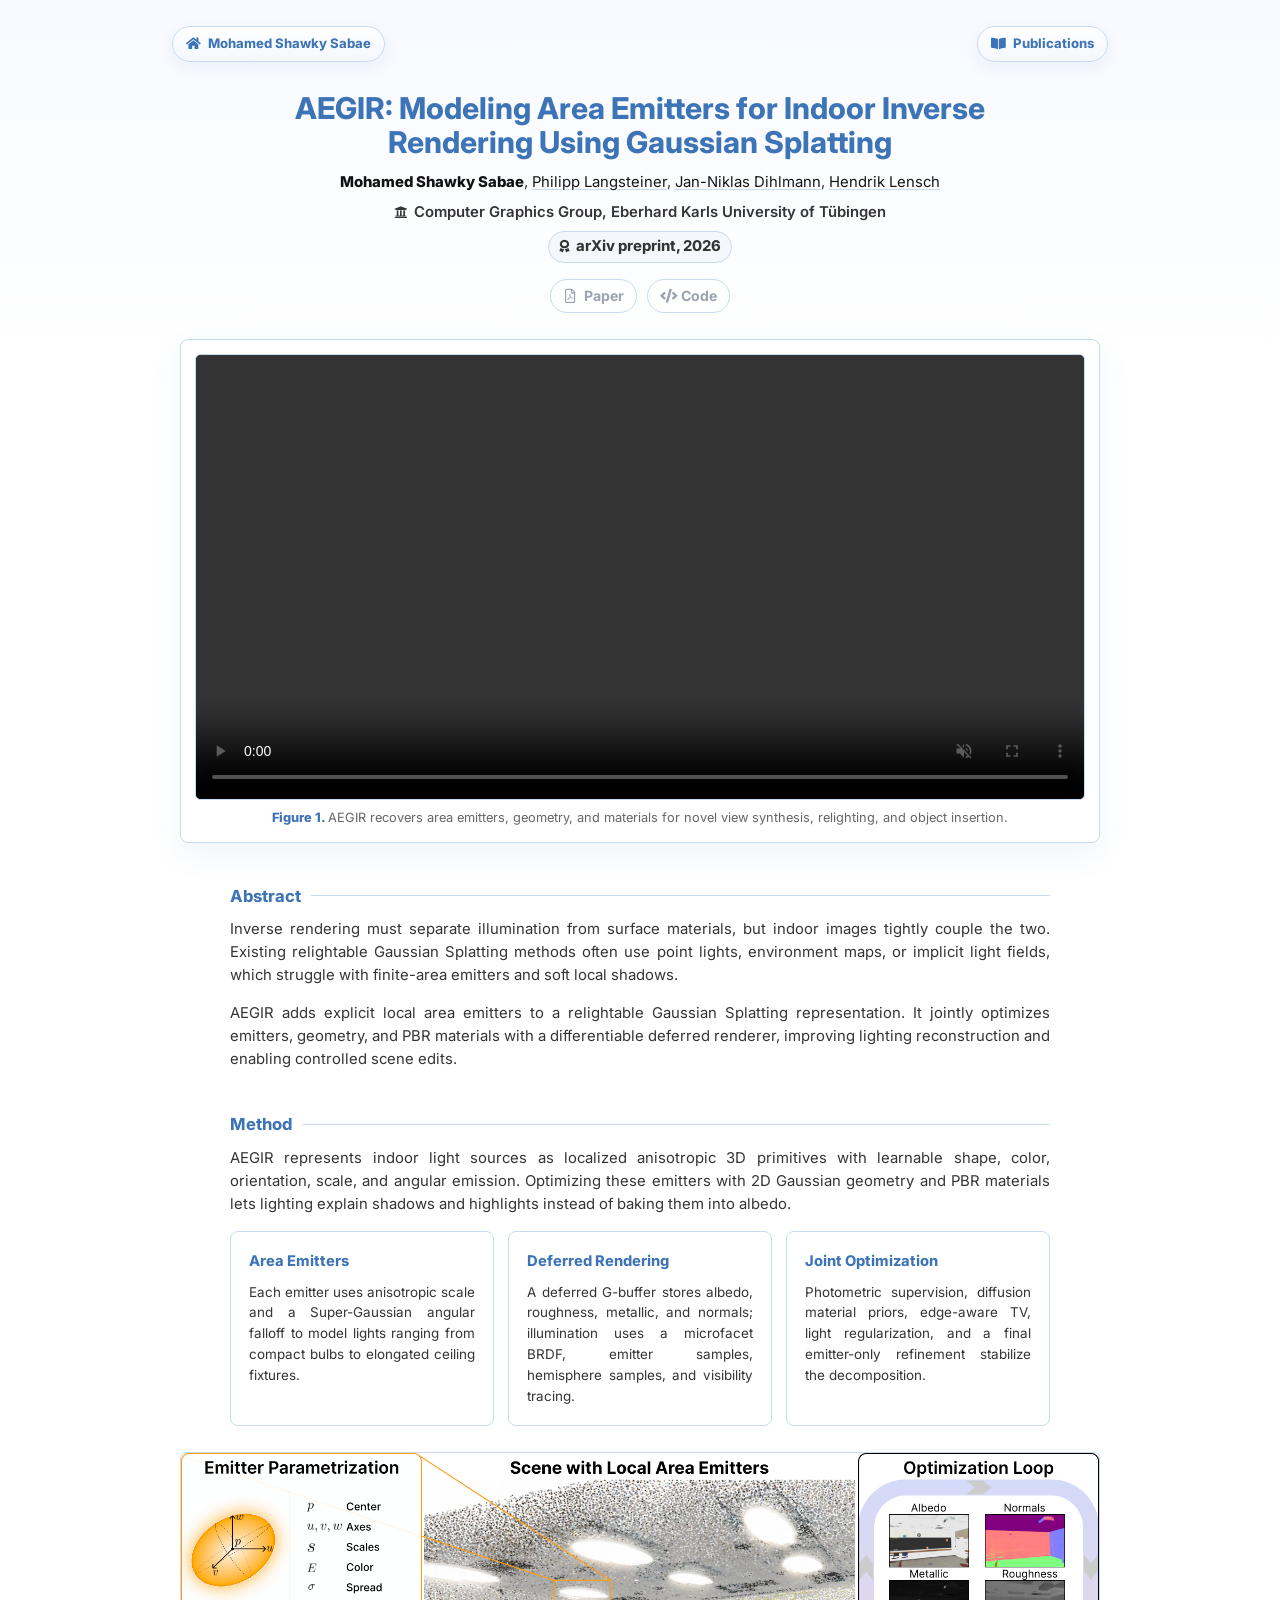
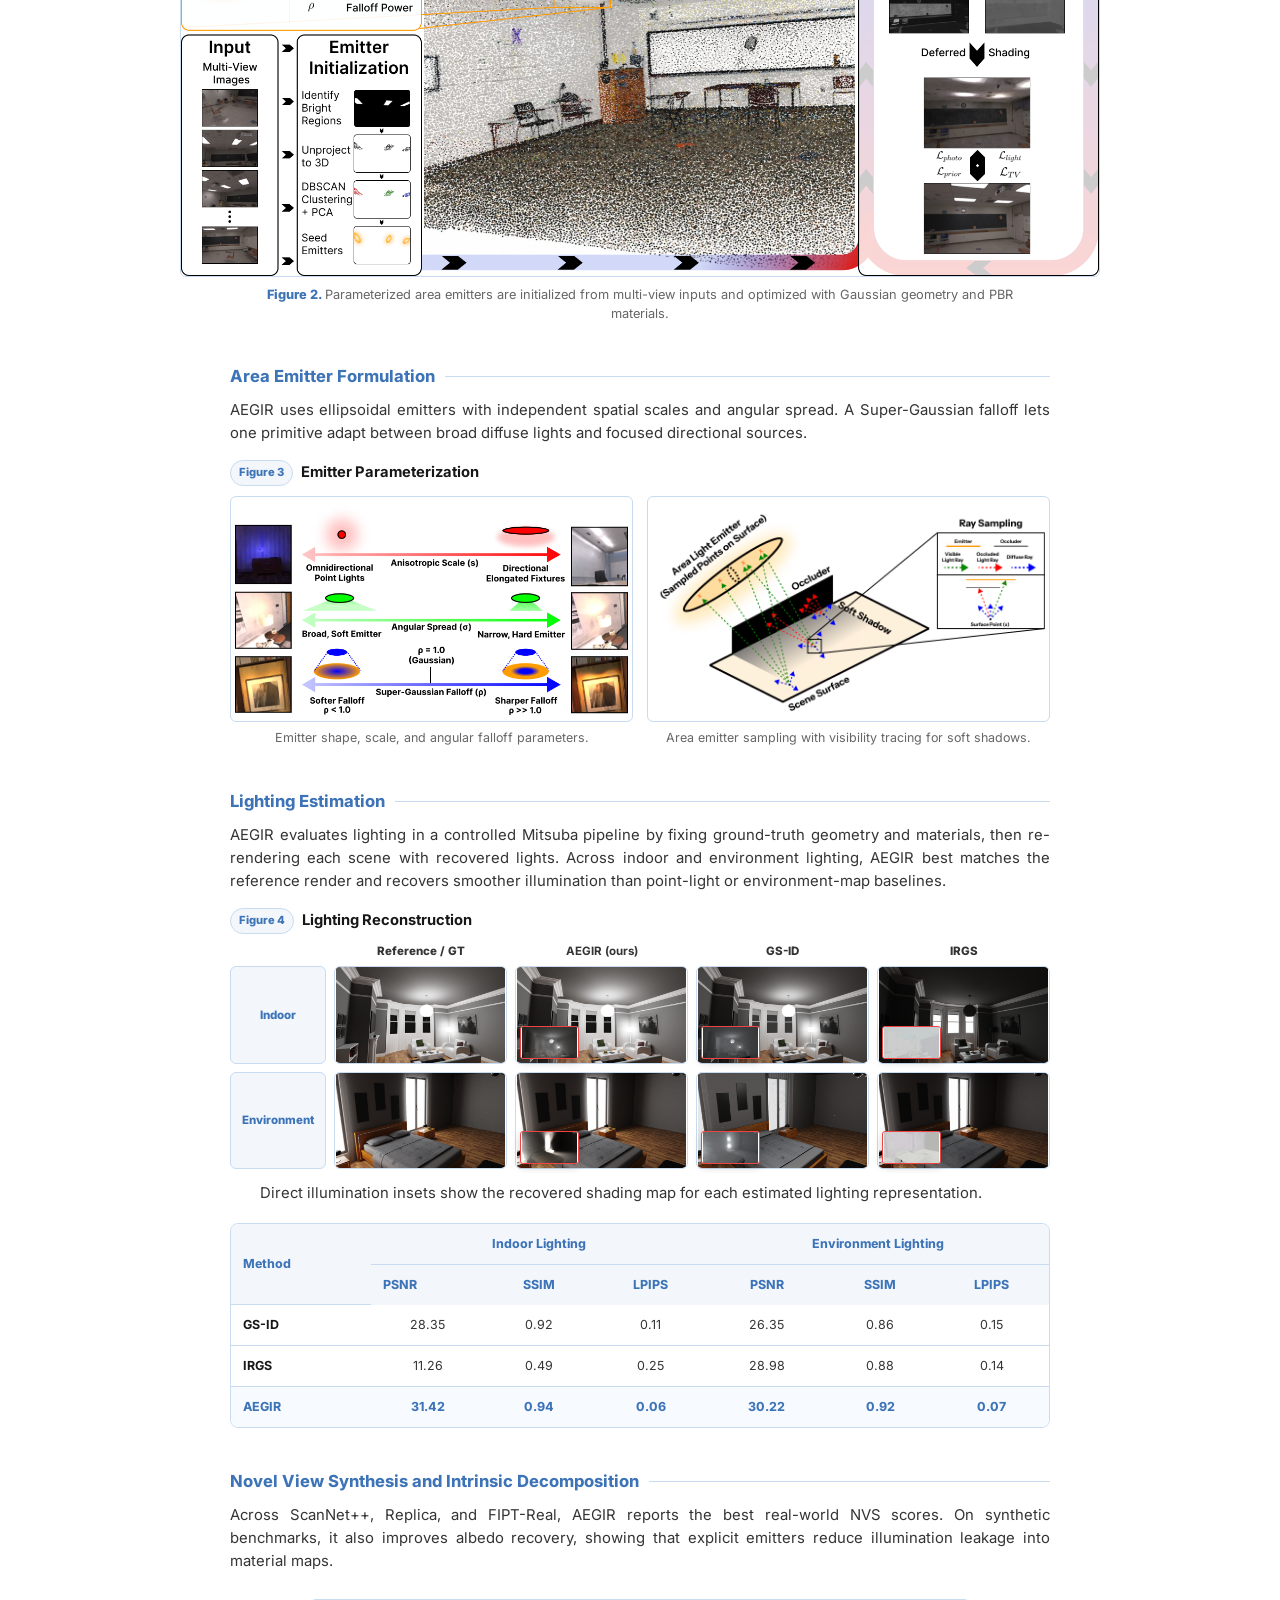
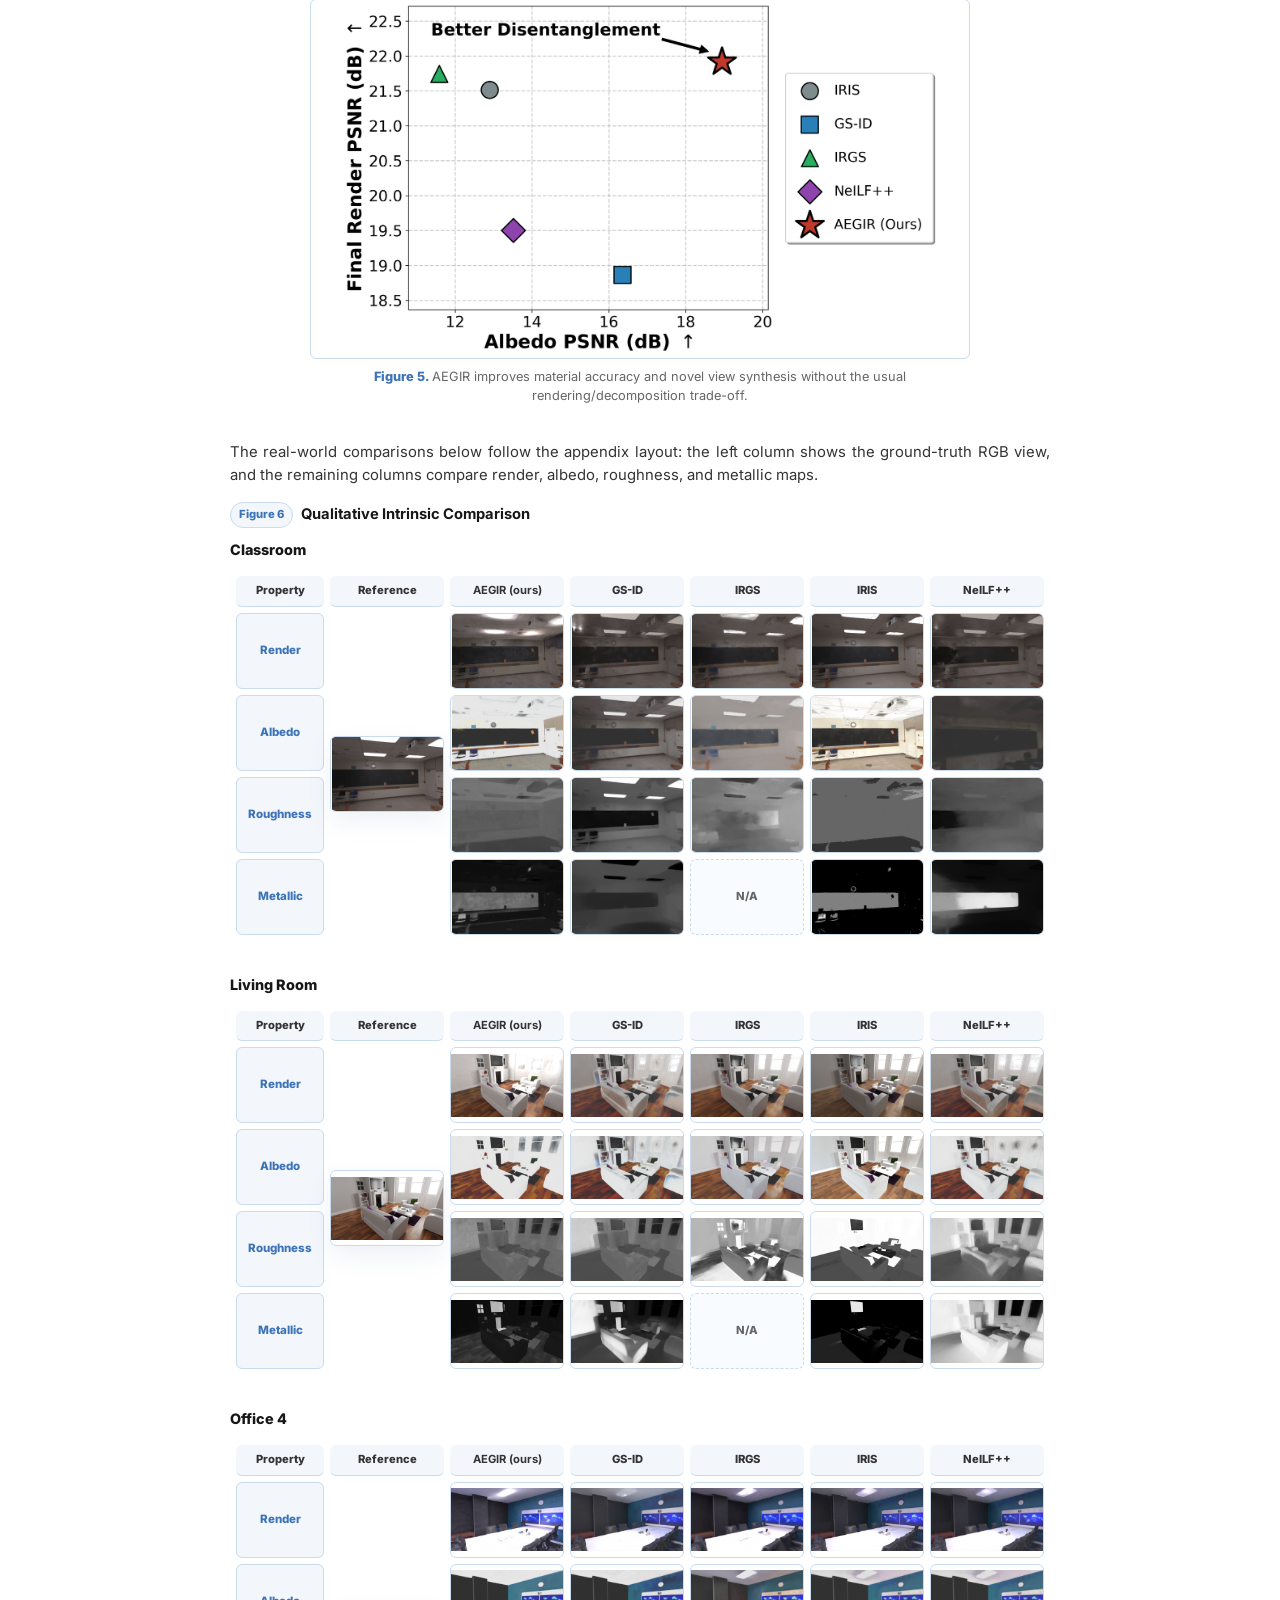
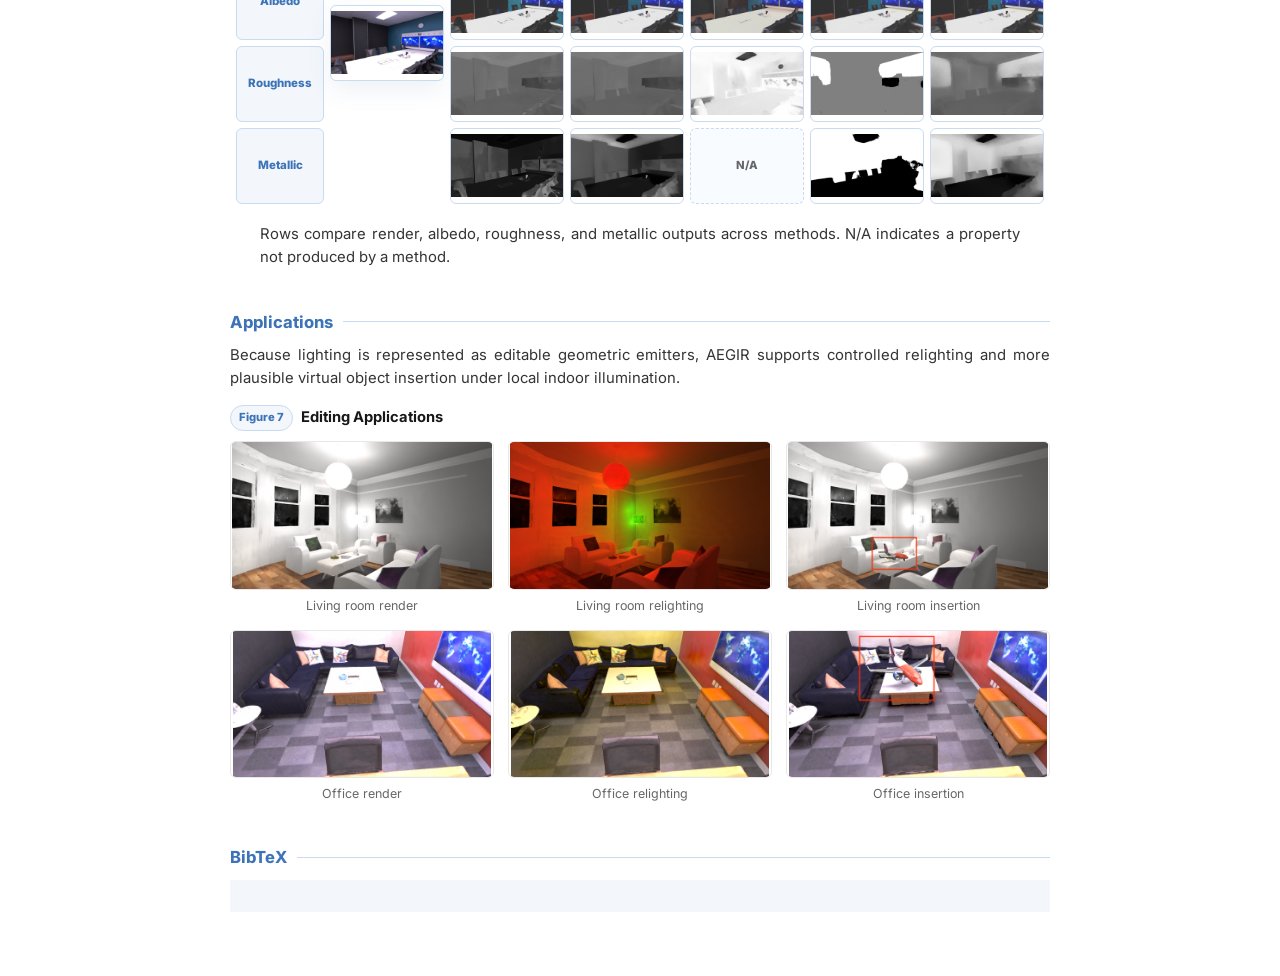
==== projects/aegir/index.html @ 1c1e69ce "add project pages material" ====
<!doctype html>
<html lang="en">
  <head>
    <meta charset="utf-8" />
    <title>AEGIR | Mohamed Shawky Sabae</title>
    <meta name="description" content="AEGIR models explicit area emitters for indoor inverse rendering using Gaussian Splatting." />
    <meta name="author" content="Mohamed Shawky Sabae" />
    <meta name="viewport" content="width=device-width, initial-scale=1" />

    <link
      rel="stylesheet"
      href="https://cdnjs.cloudflare.com/ajax/libs/font-awesome/5.14.0/css/all.min.css"
    />
    <link rel="stylesheet" href="../../assets/css/minimalist.css?v=20260615-final-text" />
    <link rel="icon" type="image/svg+xml" href="../../assets/images/icon.svg" />
  </head>
  <body class="paper-page">
    <main class="paper-shell">
      <nav class="paper-topline">
        <a href="../../"><i class="fas fa-home" aria-hidden="true"></i> Mohamed Shawky Sabae</a>
        <a href="../../#publications"><i class="fas fa-book-open" aria-hidden="true"></i> Publications</a>
      </nav>

      <header class="paper-header">
        <h1>AEGIR: Modeling Area Emitters for Indoor Inverse Rendering Using Gaussian Splatting</h1>
        <p class="paper-authors">
          <strong class="author-self">Mohamed Shawky Sabae</strong>,
          <a class="author-link" href="https://graphics.cs.uni-tuebingen.de/team/person?name=Philipp%20Langsteiner" target="_blank" rel="noopener">Philipp Langsteiner</a>,
          <a class="author-link" href="https://graphics.cs.uni-tuebingen.de/team/person?name=Jan-Niklas%20Dihlmann" target="_blank" rel="noopener">Jan-Niklas Dihlmann</a>,
          <a class="author-link" href="https://graphics.cs.uni-tuebingen.de/team/person?name=Hendrik%20Lensch" target="_blank" rel="noopener">Hendrik Lensch</a>
        </p>
        <p class="paper-affiliations">
          <i class="fas fa-university" aria-hidden="true"></i> Computer Graphics Group, Eberhard Karls University of T&uuml;bingen
        </p>
        <p class="paper-venue"><i class="fas fa-award" aria-hidden="true"></i> arXiv preprint, 2026</p>
        <div class="paper-links">
          <span class="is-disabled"><i class="far fa-file-pdf" aria-hidden="true"></i> Paper</span>
          <span class="is-disabled"><i class="fas fa-code" aria-hidden="true"></i> Code</span>
        </div>
      </header>

      <figure class="paper-figure hero-figure video-figure">
        <video controls autoplay muted loop playsinline preload="metadata" aria-label="AEGIR teaser video">
          <source src="../../assets/images/projects/aegir/aegir_full_teaser.mp4" type="video/mp4" />
          Your browser does not support the video tag.
        </video>
        <figcaption>
          AEGIR recovers area emitters, geometry, and materials for novel view synthesis, relighting, and object insertion.
        </figcaption>
      </figure>

      <section id="abstract">
        <h2>Abstract</h2>
        <p>
          Inverse rendering must separate illumination from surface materials, but indoor images tightly couple
          the two. Existing relightable Gaussian Splatting methods often use point lights, environment maps, or
          implicit light fields, which struggle with finite-area emitters and soft local shadows.
        </p>
        <p>
          AEGIR adds explicit local area emitters to a relightable Gaussian Splatting representation. It jointly
          optimizes emitters, geometry, and PBR materials with a differentiable deferred renderer, improving
          lighting reconstruction and enabling controlled scene edits.
        </p>
      </section>

      <section id="method">
        <h2>Method</h2>
        <p>
          AEGIR represents indoor light sources as localized anisotropic 3D primitives with learnable shape,
          color, orientation, scale, and angular emission. Optimizing these emitters with 2D Gaussian geometry
          and PBR materials lets lighting explain shadows and highlights instead of baking them into albedo.
        </p>
        <div class="method-cards">
          <article>
            <h3>Area Emitters</h3>
            <p>
              Each emitter uses anisotropic scale and a Super-Gaussian angular falloff to model lights ranging
              from compact bulbs to elongated ceiling fixtures.
            </p>
          </article>
          <article>
            <h3>Deferred Rendering</h3>
            <p>
              A deferred G-buffer stores albedo, roughness, metallic, and normals; illumination uses a microfacet
              BRDF, emitter samples, hemisphere samples, and visibility tracing.
            </p>
          </article>
          <article>
            <h3>Joint Optimization</h3>
            <p>
              Photometric supervision, diffusion material priors, edge-aware TV, light regularization, and a
              final emitter-only refinement stabilize the decomposition.
            </p>
          </article>
        </div>
      </section>

      <figure class="paper-figure wide-figure">
        <img src="../../assets/images/projects/aegir/paper/aegir-pipeline.png" alt="AEGIR optimization framework" />
        <figcaption>
          Parameterized area emitters are initialized from multi-view inputs and optimized with Gaussian geometry and PBR materials.
        </figcaption>
      </figure>

      <section id="area-emitters">
        <h2>Area Emitter Formulation</h2>
        <p>
          AEGIR uses ellipsoidal emitters with independent spatial scales and angular spread. A Super-Gaussian
          falloff lets one primitive adapt between broad diffuse lights and focused directional sources.
        </p>
        <h3 class="figure-group-title">Emitter Parameterization</h3>
        <div class="comparison-grid two-col">
          <figure>
            <img src="../../assets/images/projects/aegir/paper/aegir-emitter-parameters.png" alt="Effect of AEGIR area emitter parameters" />
            <figcaption>Emitter shape, scale, and angular falloff parameters.</figcaption>
          </figure>
          <figure>
            <img src="../../assets/images/projects/aegir/paper/aegir-sampling.png" alt="AEGIR area emitter sampling and visibility tracing" />
            <figcaption>Area emitter sampling with visibility tracing for soft shadows.</figcaption>
          </figure>
        </div>
      </section>

      <section id="lighting">
        <h2>Lighting Estimation</h2>
        <p>
          AEGIR evaluates lighting in a controlled Mitsuba pipeline by fixing ground-truth geometry and materials,
          then re-rendering each scene with recovered lights. Across indoor and environment lighting, AEGIR best
          matches the reference render and recovers smoother illumination than point-light or environment-map baselines.
        </p>
        <h3 class="figure-group-title">Lighting Reconstruction</h3>
        <div class="matrix-scroll">
          <div class="lighting-matrix">
            <span class="matrix-corner" aria-hidden="true"></span>
            <span class="matrix-head">Reference / GT</span>
            <span class="matrix-head"><strong>AEGIR (ours)</strong></span>
            <span class="matrix-head">GS-ID</span>
            <span class="matrix-head">IRGS</span>

            <span class="matrix-row-label">Indoor</span>
            <figure>
              <img src="../../assets/images/projects/aegir/emitters/original-living-indoor.png" alt="Ground-truth indoor lighting reference" />
            </figure>
            <figure class="inset-figure">
              <img src="../../assets/images/projects/aegir/emitters/aegir-living-indoor.png" alt="AEGIR indoor lighting estimation result" />
              <img class="lighting-inset" src="../../assets/images/projects/aegir/emitters/aegir-living-indoor-light.png" alt="AEGIR indoor direct illumination inset" />
            </figure>
            <figure class="inset-figure">
              <img src="../../assets/images/projects/aegir/emitters/gsid-living-indoor.png" alt="GS-ID indoor lighting estimation result" />
              <img class="lighting-inset" src="../../assets/images/projects/aegir/emitters/gsid-living-indoor-light.png" alt="GS-ID indoor direct illumination inset" />
            </figure>
            <figure class="inset-figure">
              <img src="../../assets/images/projects/aegir/emitters/irgs-living-indoor.png" alt="IRGS indoor lighting estimation result" />
              <img class="lighting-inset" src="../../assets/images/projects/aegir/emitters/irgs-living-indoor-light.png" alt="IRGS indoor direct illumination inset" />
            </figure>

            <span class="matrix-row-label">Environment</span>
            <figure>
              <img src="../../assets/images/projects/aegir/emitters/original-bed-env.png" alt="Ground-truth environment lighting reference" />
            </figure>
            <figure class="inset-figure">
              <img src="../../assets/images/projects/aegir/emitters/aegir-bed-env.png" alt="AEGIR environment lighting estimation result" />
              <img class="lighting-inset" src="../../assets/images/projects/aegir/emitters/aegir-bed-env-light.png" alt="AEGIR environment direct illumination inset" />
            </figure>
            <figure class="inset-figure">
              <img src="../../assets/images/projects/aegir/emitters/gsid-bed-env.png" alt="GS-ID environment lighting estimation result" />
              <img class="lighting-inset" src="../../assets/images/projects/aegir/emitters/gsid-bed-env-light.png" alt="GS-ID environment direct illumination inset" />
            </figure>
            <figure class="inset-figure">
              <img src="../../assets/images/projects/aegir/emitters/irgs-bed-env.png" alt="IRGS environment lighting estimation result" />
              <img class="lighting-inset" src="../../assets/images/projects/aegir/emitters/irgs-bed-env-light.png" alt="IRGS environment direct illumination inset" />
            </figure>
          </div>
        </div>
        <p class="figure-note">
          Direct illumination insets show the recovered shading map for each estimated lighting representation.
        </p>
        <div class="paper-table">
          <table>
            <thead>
              <tr>
                <th rowspan="2">Method</th>
                <th colspan="3">Indoor Lighting</th>
                <th colspan="3">Environment Lighting</th>
              </tr>
              <tr>
                <th>PSNR</th>
                <th>SSIM</th>
                <th>LPIPS</th>
                <th>PSNR</th>
                <th>SSIM</th>
                <th>LPIPS</th>
              </tr>
            </thead>
            <tbody>
              <tr>
                <th>GS-ID</th>
                <td>28.35</td>
                <td>0.92</td>
                <td>0.11</td>
                <td>26.35</td>
                <td>0.86</td>
                <td>0.15</td>
              </tr>
              <tr>
                <th>IRGS</th>
                <td>11.26</td>
                <td>0.49</td>
                <td>0.25</td>
                <td>28.98</td>
                <td>0.88</td>
                <td>0.14</td>
              </tr>
              <tr class="is-best">
                <th>AEGIR</th>
                <td>31.42</td>
                <td>0.94</td>
                <td>0.06</td>
                <td>30.22</td>
                <td>0.92</td>
                <td>0.07</td>
              </tr>
            </tbody>
          </table>
        </div>
      </section>

      <section id="intrinsic-decomposition">
        <h2>Novel View Synthesis and Intrinsic Decomposition</h2>
        <p>
          Across ScanNet++, Replica, and FIPT-Real, AEGIR reports the best real-world NVS scores. On synthetic
          benchmarks, it also improves albedo recovery, showing that explicit emitters reduce illumination
          leakage into material maps.
        </p>
        <figure class="paper-figure wide-figure plot-figure">
          <img src="../../assets/images/projects/aegir/materials/albedo-vs-render-psnr.png" alt="AEGIR albedo versus render PSNR plot" />
          <figcaption>
            AEGIR improves material accuracy and novel view synthesis without the usual rendering/decomposition trade-off.
          </figcaption>
        </figure>
        <p>
          The real-world comparisons below follow the appendix layout: the left column shows the ground-truth RGB
          view, and the remaining columns compare render, albedo, roughness, and metallic maps.
        </p>
        <h3 class="figure-group-title">Qualitative Intrinsic Comparison</h3>
        <div class="intrinsic-comparisons">
          <article>
            <h4>Classroom</h4>
            <div class="matrix-scroll">
              <table class="intrinsic-table">
                <thead>
                  <tr>
                    <th scope="col">Property</th>
                    <th scope="col">Reference</th>
                    <th scope="col"><strong>AEGIR (ours)</strong></th>
                    <th scope="col">GS-ID</th>
                    <th scope="col">IRGS</th>
                    <th scope="col">IRIS</th>
                    <th scope="col">NeILF++</th>
                  </tr>
                </thead>
                <tbody>
                  <tr>
                    <th scope="row">Render</th>
                    <td rowspan="4" class="reference-cell">
                      <figure><img src="../../assets/images/projects/aegir/intrinsic-comparison/classroom/rgb.png" alt="Classroom ground-truth RGB reference" /></figure>
                    </td>
                    <td><figure><img src="../../assets/images/projects/aegir/intrinsic-comparison/classroom/aegir/rgb.png" alt="Classroom AEGIR render" /></figure></td>
                    <td><figure><img src="../../assets/images/projects/aegir/intrinsic-comparison/classroom/gsid/rgb.png" alt="Classroom GS-ID render" /></figure></td>
                    <td><figure><img src="../../assets/images/projects/aegir/intrinsic-comparison/classroom/irgs/rgb.png" alt="Classroom IRGS render" /></figure></td>
                    <td><figure><img src="../../assets/images/projects/aegir/intrinsic-comparison/classroom/iris/rgb.png" alt="Classroom IRIS render" /></figure></td>
                    <td><figure><img src="../../assets/images/projects/aegir/intrinsic-comparison/classroom/neilfpp/rgb.png" alt="Classroom NeILF++ render" /></figure></td>
                  </tr>
                  <tr>
                    <th scope="row">Albedo</th>
                    <td><figure><img src="../../assets/images/projects/aegir/intrinsic-comparison/classroom/aegir/albedo.png" alt="Classroom AEGIR albedo" /></figure></td>
                    <td><figure><img src="../../assets/images/projects/aegir/intrinsic-comparison/classroom/gsid/albedo.png" alt="Classroom GS-ID albedo" /></figure></td>
                    <td><figure><img src="../../assets/images/projects/aegir/intrinsic-comparison/classroom/irgs/albedo.png" alt="Classroom IRGS albedo" /></figure></td>
                    <td><figure><img src="../../assets/images/projects/aegir/intrinsic-comparison/classroom/iris/albedo.png" alt="Classroom IRIS albedo" /></figure></td>
                    <td><figure><img src="../../assets/images/projects/aegir/intrinsic-comparison/classroom/neilfpp/albedo.png" alt="Classroom NeILF++ albedo" /></figure></td>
                  </tr>
                  <tr>
                    <th scope="row">Roughness</th>
                    <td><figure><img src="../../assets/images/projects/aegir/intrinsic-comparison/classroom/aegir/rough.png" alt="Classroom AEGIR roughness" /></figure></td>
                    <td><figure><img src="../../assets/images/projects/aegir/intrinsic-comparison/classroom/gsid/rough.png" alt="Classroom GS-ID roughness" /></figure></td>
                    <td><figure><img src="../../assets/images/projects/aegir/intrinsic-comparison/classroom/irgs/rough.png" alt="Classroom IRGS roughness" /></figure></td>
                    <td><figure><img src="../../assets/images/projects/aegir/intrinsic-comparison/classroom/iris/rough.png" alt="Classroom IRIS roughness" /></figure></td>
                    <td><figure><img src="../../assets/images/projects/aegir/intrinsic-comparison/classroom/neilfpp/rough.png" alt="Classroom NeILF++ roughness" /></figure></td>
                  </tr>
                  <tr>
                    <th scope="row">Metallic</th>
                    <td><figure><img src="../../assets/images/projects/aegir/intrinsic-comparison/classroom/aegir/metal.png" alt="Classroom AEGIR metallic" /></figure></td>
                    <td><figure><img src="../../assets/images/projects/aegir/intrinsic-comparison/classroom/gsid/metal.png" alt="Classroom GS-ID metallic" /></figure></td>
                    <td class="na-cell">N/A</td>
                    <td><figure><img src="../../assets/images/projects/aegir/intrinsic-comparison/classroom/iris/metal.png" alt="Classroom IRIS metallic" /></figure></td>
                    <td><figure><img src="../../assets/images/projects/aegir/intrinsic-comparison/classroom/neilfpp/metal.png" alt="Classroom NeILF++ metallic" /></figure></td>
                  </tr>
                </tbody>
              </table>
            </div>
          </article>

          <article>
            <h4>Living Room</h4>
            <div class="matrix-scroll">
              <table class="intrinsic-table">
                <thead>
                  <tr>
                    <th scope="col">Property</th>
                    <th scope="col">Reference</th>
                    <th scope="col"><strong>AEGIR (ours)</strong></th>
                    <th scope="col">GS-ID</th>
                    <th scope="col">IRGS</th>
                    <th scope="col">IRIS</th>
                    <th scope="col">NeILF++</th>
                  </tr>
                </thead>
                <tbody>
                  <tr>
                    <th scope="row">Render</th>
                    <td rowspan="4" class="reference-cell">
                      <figure><img src="../../assets/images/projects/aegir/intrinsic-comparison/livingroom/rgb.png" alt="Living room ground-truth RGB reference" /></figure>
                    </td>
                    <td><figure><img src="../../assets/images/projects/aegir/intrinsic-comparison/livingroom/aegir/rgb.png" alt="Living room AEGIR render" /></figure></td>
                    <td><figure><img src="../../assets/images/projects/aegir/intrinsic-comparison/livingroom/gsid/rgb.png" alt="Living room GS-ID render" /></figure></td>
                    <td><figure><img src="../../assets/images/projects/aegir/intrinsic-comparison/livingroom/irgs/rgb.png" alt="Living room IRGS render" /></figure></td>
                    <td><figure><img src="../../assets/images/projects/aegir/intrinsic-comparison/livingroom/iris/rgb.png" alt="Living room IRIS render" /></figure></td>
                    <td><figure><img src="../../assets/images/projects/aegir/intrinsic-comparison/livingroom/neilfpp/rgb.png" alt="Living room NeILF++ render" /></figure></td>
                  </tr>
                  <tr>
                    <th scope="row">Albedo</th>
                    <td><figure><img src="../../assets/images/projects/aegir/intrinsic-comparison/livingroom/aegir/albedo.png" alt="Living room AEGIR albedo" /></figure></td>
                    <td><figure><img src="../../assets/images/projects/aegir/intrinsic-comparison/livingroom/gsid/albedo.png" alt="Living room GS-ID albedo" /></figure></td>
                    <td><figure><img src="../../assets/images/projects/aegir/intrinsic-comparison/livingroom/irgs/albedo.png" alt="Living room IRGS albedo" /></figure></td>
                    <td><figure><img src="../../assets/images/projects/aegir/intrinsic-comparison/livingroom/iris/albedo.png" alt="Living room IRIS albedo" /></figure></td>
                    <td><figure><img src="../../assets/images/projects/aegir/intrinsic-comparison/livingroom/neilfpp/albedo.png" alt="Living room NeILF++ albedo" /></figure></td>
                  </tr>
                  <tr>
                    <th scope="row">Roughness</th>
                    <td><figure><img src="../../assets/images/projects/aegir/intrinsic-comparison/livingroom/aegir/rough.png" alt="Living room AEGIR roughness" /></figure></td>
                    <td><figure><img src="../../assets/images/projects/aegir/intrinsic-comparison/livingroom/gsid/rough.png" alt="Living room GS-ID roughness" /></figure></td>
                    <td><figure><img src="../../assets/images/projects/aegir/intrinsic-comparison/livingroom/irgs/rough.png" alt="Living room IRGS roughness" /></figure></td>
                    <td><figure><img src="../../assets/images/projects/aegir/intrinsic-comparison/livingroom/iris/rough.png" alt="Living room IRIS roughness" /></figure></td>
                    <td><figure><img src="../../assets/images/projects/aegir/intrinsic-comparison/livingroom/neilfpp/rough.png" alt="Living room NeILF++ roughness" /></figure></td>
                  </tr>
                  <tr>
                    <th scope="row">Metallic</th>
                    <td><figure><img src="../../assets/images/projects/aegir/intrinsic-comparison/livingroom/aegir/metal.png" alt="Living room AEGIR metallic" /></figure></td>
                    <td><figure><img src="../../assets/images/projects/aegir/intrinsic-comparison/livingroom/gsid/metal.png" alt="Living room GS-ID metallic" /></figure></td>
                    <td class="na-cell">N/A</td>
                    <td><figure><img src="../../assets/images/projects/aegir/intrinsic-comparison/livingroom/iris/metal.png" alt="Living room IRIS metallic" /></figure></td>
                    <td><figure><img src="../../assets/images/projects/aegir/intrinsic-comparison/livingroom/neilfpp/metal.png" alt="Living room NeILF++ metallic" /></figure></td>
                  </tr>
                </tbody>
              </table>
            </div>
          </article>

          <article>
            <h4>Office 4</h4>
            <div class="matrix-scroll">
              <table class="intrinsic-table">
                <thead>
                  <tr>
                    <th scope="col">Property</th>
                    <th scope="col">Reference</th>
                    <th scope="col"><strong>AEGIR (ours)</strong></th>
                    <th scope="col">GS-ID</th>
                    <th scope="col">IRGS</th>
                    <th scope="col">IRIS</th>
                    <th scope="col">NeILF++</th>
                  </tr>
                </thead>
                <tbody>
                  <tr>
                    <th scope="row">Render</th>
                    <td rowspan="4" class="reference-cell">
                      <figure><img src="../../assets/images/projects/aegir/intrinsic-comparison/office4/rgb.png" alt="Office 4 ground-truth RGB reference" /></figure>
                    </td>
                    <td><figure><img src="../../assets/images/projects/aegir/intrinsic-comparison/office4/aegir/rgb.png" alt="Office 4 AEGIR render" /></figure></td>
                    <td><figure><img src="../../assets/images/projects/aegir/intrinsic-comparison/office4/gsid/rgb.png" alt="Office 4 GS-ID render" /></figure></td>
                    <td><figure><img src="../../assets/images/projects/aegir/intrinsic-comparison/office4/irgs/rgb.png" alt="Office 4 IRGS render" /></figure></td>
                    <td><figure><img src="../../assets/images/projects/aegir/intrinsic-comparison/office4/iris/rgb.png" alt="Office 4 IRIS render" /></figure></td>
                    <td><figure><img src="../../assets/images/projects/aegir/intrinsic-comparison/office4/neilfpp/rgb.png" alt="Office 4 NeILF++ render" /></figure></td>
                  </tr>
                  <tr>
                    <th scope="row">Albedo</th>
                    <td><figure><img src="../../assets/images/projects/aegir/intrinsic-comparison/office4/aegir/albedo.png" alt="Office 4 AEGIR albedo" /></figure></td>
                    <td><figure><img src="../../assets/images/projects/aegir/intrinsic-comparison/office4/gsid/albedo.png" alt="Office 4 GS-ID albedo" /></figure></td>
                    <td><figure><img src="../../assets/images/projects/aegir/intrinsic-comparison/office4/irgs/albedo.png" alt="Office 4 IRGS albedo" /></figure></td>
                    <td><figure><img src="../../assets/images/projects/aegir/intrinsic-comparison/office4/iris/albedo.png" alt="Office 4 IRIS albedo" /></figure></td>
                    <td><figure><img src="../../assets/images/projects/aegir/intrinsic-comparison/office4/neilfpp/albedo.png" alt="Office 4 NeILF++ albedo" /></figure></td>
                  </tr>
                  <tr>
                    <th scope="row">Roughness</th>
                    <td><figure><img src="../../assets/images/projects/aegir/intrinsic-comparison/office4/aegir/rough.png" alt="Office 4 AEGIR roughness" /></figure></td>
                    <td><figure><img src="../../assets/images/projects/aegir/intrinsic-comparison/office4/gsid/rough.png" alt="Office 4 GS-ID roughness" /></figure></td>
                    <td><figure><img src="../../assets/images/projects/aegir/intrinsic-comparison/office4/irgs/rough.png" alt="Office 4 IRGS roughness" /></figure></td>
                    <td><figure><img src="../../assets/images/projects/aegir/intrinsic-comparison/office4/iris/rough.png" alt="Office 4 IRIS roughness" /></figure></td>
                    <td><figure><img src="../../assets/images/projects/aegir/intrinsic-comparison/office4/neilfpp/rough.png" alt="Office 4 NeILF++ roughness" /></figure></td>
                  </tr>
                  <tr>
                    <th scope="row">Metallic</th>
                    <td><figure><img src="../../assets/images/projects/aegir/intrinsic-comparison/office4/aegir/metal.png" alt="Office 4 AEGIR metallic" /></figure></td>
                    <td><figure><img src="../../assets/images/projects/aegir/intrinsic-comparison/office4/gsid/metal.png" alt="Office 4 GS-ID metallic" /></figure></td>
                    <td class="na-cell">N/A</td>
                    <td><figure><img src="../../assets/images/projects/aegir/intrinsic-comparison/office4/iris/metal.png" alt="Office 4 IRIS metallic" /></figure></td>
                    <td><figure><img src="../../assets/images/projects/aegir/intrinsic-comparison/office4/neilfpp/metal.png" alt="Office 4 NeILF++ metallic" /></figure></td>
                  </tr>
                </tbody>
              </table>
            </div>
          </article>
        </div>
        <p class="figure-note">
          Rows compare render, albedo, roughness, and metallic outputs across methods. N/A indicates a property not produced by a method.
        </p>
      </section>

      <section id="applications">
        <h2>Applications</h2>
        <p>
          Because lighting is represented as editable geometric emitters, AEGIR supports controlled relighting
          and more plausible virtual object insertion under local indoor illumination.
        </p>
        <h3 class="figure-group-title">Editing Applications</h3>
        <div class="paper-gallery">
          <figure>
            <img src="../../assets/images/projects/aegir/demos/livingroom-render.png" alt="AEGIR living room render" />
            <figcaption>Living room render</figcaption>
          </figure>
          <figure>
            <img src="../../assets/images/projects/aegir/demos/livingroom-relight.png" alt="AEGIR living room relighting" />
            <figcaption>Living room relighting</figcaption>
          </figure>
          <figure>
            <img src="../../assets/images/projects/aegir/demos/livingroom-insertion.png" alt="AEGIR living room object insertion" />
            <figcaption>Living room insertion</figcaption>
          </figure>
          <figure>
            <img src="../../assets/images/projects/aegir/demos/office2-render.png" alt="AEGIR office render" />
            <figcaption>Office render</figcaption>
          </figure>
          <figure>
            <img src="../../assets/images/projects/aegir/demos/office2-relight.png" alt="AEGIR office relighting" />
            <figcaption>Office relighting</figcaption>
          </figure>
          <figure>
            <img src="../../assets/images/projects/aegir/demos/office2-insertion.png" alt="AEGIR office virtual object insertion" />
            <figcaption>Office insertion</figcaption>
          </figure>
        </div>
      </section>

      <section id="bibtex">
        <h2>BibTeX</h2>
        <pre><code></code></pre>
      </section>
    </main>
    <script src="../../assets/js/project-pages.js?v=20260615-final-text" defer></script>
  </body>
</html>
---- assets/css/minimalist.css ----
@import url("https://fonts.googleapis.com/css2?family=Inter:wght@300;400;500;600;700;800&display=swap");

:root {
  --ink: #171717;
  --soft-ink: #343434;
  --muted: #666666;
  --line: #e8e8e8;
  --paper: #ffffff;
  --wash: #f8fbff;
  --accent: #3d73b7;
  --accent-2: #3d73b7;
  --warm: #8fb6df;
  --accent-hover: #2f5f99;
  --accent-soft: #f3f7fc;
  --accent-line: #c8dbf1;
  --accent-border: #b8d0eb;
}

* {
  box-sizing: border-box;
}

html {
  scroll-behavior: smooth;
}

body {
  margin: 0;
  color: var(--ink);
  background: var(--paper);
  font-family: "Inter", -apple-system, BlinkMacSystemFont, "Segoe UI", sans-serif;
  line-height: 1.6;
}

a {
  color: var(--accent);
  text-decoration: none;
}

a:hover {
  color: var(--accent-hover);
  text-decoration: none;
}

.site-shell {
  max-width: 960px;
  margin: 0 auto;
  padding: 0 22px;
}

.hero {
  padding: 52px 0 28px;
  border-bottom: 1px solid var(--accent-line);
  background: linear-gradient(180deg, #f7faff 0%, #ffffff 100%);
}

.hero-grid {
  display: grid;
  grid-template-columns: 150px minmax(0, 1fr);
  gap: 28px;
  align-items: center;
}

.portrait-wrap {
  width: 142px;
  height: 142px;
  padding: 4px;
  border: 1px solid var(--accent-border);
  border-radius: 50%;
  background: var(--paper);
}

.user-image {
  display: block;
  width: 100%;
  height: 100%;
  border-radius: 50%;
  object-fit: cover;
  transform: rotate(5deg) scale(1.08);
  transform-origin: 50% 50%;
}

.eyebrow {
  display: inline-flex;
  align-items: center;
  gap: 9px;
  margin-bottom: 10px;
  color: var(--accent);
  font-size: 0.74rem;
  font-weight: 700;
  letter-spacing: 0.06em;
  text-transform: uppercase;
}

.eyebrow::before {
  display: none;
}

h1,
h2,
h3,
h4,
p {
  margin-top: 0;
}

h1 {
  margin-bottom: 12px;
  color: var(--accent);
  font-size: clamp(1.9rem, 3.2vw, 2.85rem);
  font-weight: 750;
  line-height: 1.12;
}

.lead {
  max-width: 760px;
  margin-bottom: 12px;
  color: var(--soft-ink);
  font-size: 1rem;
}

.bio-copy p {
  margin-bottom: 0.72rem;
  text-align: justify;
  text-justify: inter-word;
  hyphens: none;
}

.bio-copy p:last-child {
  margin-bottom: 0;
}

.focus-line {
  display: flex;
  flex-wrap: wrap;
  align-items: center;
  gap: 9px;
  margin: 0 0 16px;
  color: var(--muted);
  font-size: 0.92rem;
}

.focus-line i {
  color: var(--accent-2);
}

.research-strip {
  display: flex;
  flex-wrap: wrap;
  gap: 8px;
  margin: 4px 0 16px;
}

.research-strip span {
  display: inline-flex;
  align-items: center;
  min-height: 30px;
  padding: 4px 10px;
  border: 1px solid var(--accent-line);
  border-radius: 999px;
  color: var(--soft-ink);
  background: rgba(255, 255, 255, 0.78);
  font-size: 0.82rem;
  font-weight: 700;
  box-shadow: 0 5px 14px rgba(61, 115, 183, 0.06);
}

.social-icons {
  display: flex;
  flex-wrap: wrap;
  gap: 9px;
}

.social-icons a {
  display: inline-flex;
  align-items: center;
  justify-content: center;
  width: 38px;
  height: 38px;
  border: 1px solid var(--accent-line);
  border-radius: 50%;
  color: var(--accent);
  background: linear-gradient(180deg, #ffffff 0%, var(--accent-soft) 100%);
  box-shadow: 0 5px 14px rgba(61, 115, 183, 0.1);
  transition: transform 0.18s ease, border-color 0.18s ease, color 0.18s ease, box-shadow 0.18s ease;
}

.social-icons a:hover,
.social-icons a:focus-visible {
  color: #ffffff;
  border-color: var(--accent);
  background: var(--accent);
  box-shadow: 0 8px 18px rgba(61, 115, 183, 0.22);
  transform: translateY(-2px);
  outline: none;
}

.social-icons i {
  font-size: 1rem;
  line-height: 1;
}

.tabs-section {
  padding: 24px 0 56px;
}

.nav-pills {
  display: flex;
  flex-wrap: wrap;
  gap: 18px;
  margin-bottom: 26px;
  padding: 0 0 12px;
  border-bottom: 1px solid var(--accent-line);
  border-radius: 0;
  background: transparent;
}

.nav-pills .nav-link {
  min-height: auto;
  padding: 0 0 7px;
  border-bottom: 2px solid transparent;
  border-radius: 0;
  color: var(--muted);
  font-size: 0.9rem;
  font-weight: 700;
  letter-spacing: 0;
  text-transform: none;
}

.nav-pills .nav-link.active,
.nav-pills .nav-link:hover {
  color: var(--accent);
  border-bottom-color: var(--accent);
  background: transparent;
}

.section-intro {
  margin-bottom: 14px;
}

.section-intro h2 {
  display: inline-flex;
  align-items: center;
  gap: 10px;
  margin-bottom: 3px;
  color: var(--accent);
  font-size: 1.2rem;
  font-weight: 750;
}

.section-intro h2::after {
  content: "";
  width: 46px;
  height: 2px;
  border-radius: 999px;
  background: var(--accent-border);
}

.section-intro p {
  margin-bottom: 0;
  color: var(--muted);
}

.publication-list {
  display: grid;
  gap: 12px;
}

.publication-item,
.project-card,
.timeline-block {
  border: 1px solid var(--line);
  border-radius: 8px;
  background: var(--paper);
  box-shadow: 0 8px 22px rgba(31, 51, 78, 0.04);
}

.publication-item {
  position: relative;
  display: grid;
  grid-template-columns: 130px minmax(0, 1fr) auto;
  gap: 14px;
  align-items: start;
  padding: 14px;
  transition: border-color 0.18s ease, box-shadow 0.18s ease, transform 0.18s ease;
}

.publication-item::before {
  content: "";
  position: absolute;
  inset: 0 auto 0 0;
  width: 3px;
  border-radius: 8px 0 0 8px;
  background: var(--accent);
  opacity: 0.72;
}

.publication-item:hover {
  border-color: var(--accent-line);
  box-shadow: 0 12px 30px rgba(61, 115, 183, 0.1);
  transform: translateY(-1px);
}

.pub-thumb {
  width: 124px;
  height: 72px;
  margin: 0;
  overflow: hidden;
  border: 1px solid var(--accent-line);
  border-radius: 6px;
  background: #ffffff;
}

.pub-thumb img {
  display: block;
  width: 100%;
  height: 100%;
  object-fit: contain;
  padding: 4px;
}

.pub-title {
  margin: 0 0 5px;
  color: var(--ink);
  font-size: 0.98rem;
  font-weight: 700;
  line-height: 1.35;
}

.pub-meta {
  margin: 0;
  color: var(--muted);
  font-size: 0.9rem;
}

.pub-meta span,
.timeline-lines span {
  display: block;
}

.author-self {
  color: #111111;
  font-weight: 800;
}

.author-link {
  color: var(--soft-ink);
  text-decoration: underline;
  text-decoration-color: var(--accent-border);
  text-underline-offset: 2px;
}

.author-link:hover {
  color: var(--accent);
}

.action-row {
  display: flex;
  flex-wrap: wrap;
  justify-content: flex-end;
  gap: 10px;
  padding-top: 1px;
}

.btn-custom,
.action {
  display: inline-flex;
  align-items: center;
  justify-content: center;
  gap: 6px;
  min-height: auto;
  padding: 0;
  border: 0;
  border-radius: 0;
  color: var(--accent);
  background: transparent;
  font-size: 0.86rem;
  font-weight: 650;
  white-space: nowrap;
}

.btn-custom i,
.action i,
.paper-links i {
  width: 1.05em;
  text-align: center;
}

.btn-custom:hover,
.action:hover {
  color: var(--accent-hover);
  background: transparent;
}

.btn-custom.is-disabled,
.btn-custom.is-disabled:hover {
  color: #9ca3af;
  cursor: default;
  pointer-events: none;
}

.project-card {
  overflow: hidden;
}

.project-card-inner {
  display: grid;
  grid-template-columns: minmax(260px, 0.72fr) minmax(0, 1fr);
  align-items: stretch;
}

.img-wrapper {
  display: flex;
  align-items: center;
  justify-content: center;
  min-height: 230px;
  padding: 16px;
  border-right: 1px solid var(--line);
  background: #fbfcfd;
}

.publication-img {
  max-width: 100%;
  max-height: 260px;
  object-fit: contain;
}

.project-copy {
  display: flex;
  flex-direction: column;
  justify-content: center;
  padding: 24px;
}

.project-copy h3 {
  margin-bottom: 8px;
  font-size: 1.18rem;
  font-weight: 800;
}

.project-copy p {
  color: var(--muted);
}

.timeline-container {
  display: grid;
  gap: 10px;
}

.timeline-block {
  position: relative;
  padding: 16px 18px 16px 30px;
}

.timeline-block::before {
  content: "";
  position: absolute;
  left: 0;
  top: 23px;
  width: 8px;
  height: 8px;
  border: 2px solid var(--accent);
  border-radius: 50%;
  background: var(--paper);
}

.timeline-h3 {
  margin: 0 0 3px;
  font-size: 1rem;
  font-weight: 700;
}

.timeline-span {
  display: block;
  margin-bottom: 5px;
  color: var(--accent);
  font-size: 0.9rem;
  font-weight: 650;
}

.timeline-date {
  margin-bottom: 8px;
  color: var(--muted);
  font-size: 0.84rem;
  font-weight: 600;
}

.timeline-p {
  margin-bottom: 0;
  padding-left: 1.1rem;
  color: var(--soft-ink);
  font-size: 0.94rem;
}

.timeline-p li {
  margin-bottom: 0.25rem;
}

.site-footer {
  border-top: 1px solid var(--line);
  background: var(--paper);
}

.site-footer .site-shell {
  padding-top: 24px;
  padding-bottom: 24px;
  color: var(--muted);
  font-size: 0.88rem;
}

.paper-page {
  counter-reset: paper-figure;
  background:
    linear-gradient(180deg, #f7faff 0, #ffffff 380px),
    #ffffff;
}

.paper-shell {
  max-width: 980px;
  margin: 0 auto;
  padding: 26px 22px 64px;
}

.paper-topline {
  display: flex;
  align-items: center;
  justify-content: space-between;
  gap: 16px;
  margin-bottom: 30px;
  font-size: 0.82rem;
}

.paper-topline a {
  display: inline-flex;
  align-items: center;
  justify-content: center;
  gap: 7px;
  min-height: 36px;
  padding: 6px 13px;
  border: 1px solid var(--accent-line);
  border-radius: 999px;
  color: var(--accent);
  background: linear-gradient(180deg, #ffffff 0%, var(--accent-soft) 100%);
  box-shadow: 0 6px 16px rgba(61, 115, 183, 0.08);
  font-weight: 750;
  line-height: 1;
  transition: transform 0.16s ease, color 0.16s ease, background 0.16s ease, border-color 0.16s ease, box-shadow 0.16s ease;
}

.paper-topline a:hover,
.paper-topline a:focus-visible {
  border-color: var(--accent);
  color: #ffffff;
  background: var(--accent);
  box-shadow: 0 9px 20px rgba(61, 115, 183, 0.18);
  transform: translateY(-1px);
  outline: none;
}

.paper-topline i {
  font-size: 0.82rem;
}

.paper-header {
  max-width: 820px;
  margin: 0 auto 26px;
  text-align: center;
}

.paper-header h1 {
  margin-bottom: 12px;
  font-size: clamp(1.52rem, 2.35vw, 2.08rem);
  font-weight: 750;
  line-height: 1.12;
}

.paper-subtitle {
  max-width: 640px;
  margin: 0 auto 12px;
  color: var(--soft-ink);
  font-size: 0.92rem;
}

.paper-authors,
.paper-affiliations,
.paper-venue {
  margin-bottom: 7px;
  color: var(--soft-ink);
}

.paper-authors {
  font-size: 0.94rem;
  line-height: 1.5;
}

.paper-header .author-link {
  color: var(--ink);
  text-decoration-color: var(--accent-line);
}

.paper-affiliations {
  display: flex;
  align-items: center;
  justify-content: center;
  gap: 7px;
  width: fit-content;
  margin-right: auto;
  margin-left: auto;
  color: var(--soft-ink);
  font-size: 0.86rem;
  font-weight: 600;
}

.paper-venue {
  display: flex;
  align-items: center;
  justify-content: center;
  gap: 7px;
  width: fit-content;
  margin-right: auto;
  margin-left: auto;
  padding: 3px 10px;
  border: 1px solid var(--accent-line);
  border-radius: 999px;
  color: var(--accent);
  background: rgba(243, 247, 252, 0.82);
  font-size: 0.82rem;
  font-weight: 750;
}

.paper-affiliations i,
.paper-venue i {
  font-size: 0.82rem;
}

.paper-links {
  display: flex;
  flex-wrap: wrap;
  justify-content: center;
  gap: 10px;
  margin-top: 16px;
  font-size: 0.88rem;
  font-weight: 700;
}

.paper-links a,
.paper-links span {
  display: inline-flex;
  align-items: center;
  gap: 6px;
  min-height: 34px;
  padding: 5px 12px;
  border: 1px solid var(--accent-line);
  border-radius: 999px;
  background: rgba(255, 255, 255, 0.78);
}

.paper-links .is-disabled {
  color: #9ca3af;
}

.paper-figure {
  margin: 26px auto 36px;
}

.paper-figure.hero-figure {
  max-width: 880px;
  padding: 14px;
  border: 1px solid var(--accent-line);
  border-radius: 8px;
  background: rgba(255, 255, 255, 0.82);
  box-shadow: 0 12px 30px rgba(61, 115, 183, 0.08);
}

.paper-figure.video-figure {
  max-width: 920px;
}

.paper-figure.video-figure video {
  border: 1px solid var(--accent-line);
  border-radius: 6px;
  background: #0f172a;
}

.paper-figure.wide-figure {
  max-width: 920px;
}

.paper-figure.plot-figure {
  max-width: 660px;
}

.paper-figure img,
.paper-figure video {
  display: block;
  width: 100%;
  max-height: 520px;
  object-fit: contain;
  background: #ffffff;
}

.paper-page figure {
  position: relative;
}

.paper-page figure img {
  transition: transform 0.2s ease, box-shadow 0.2s ease, border-color 0.2s ease, filter 0.2s ease;
}

.paper-page figure img[role="button"] {
  cursor: zoom-in;
}

.paper-page figure:hover img,
.paper-page figure img:focus-visible {
  border-color: var(--accent-border);
  box-shadow: 0 10px 26px rgba(61, 115, 183, 0.13);
  filter: saturate(1.04);
  transform: translateY(-2px) scale(1.01);
  outline: none;
}

.paper-figure.wide-figure img {
  border: 1px solid var(--accent-line);
  border-radius: 6px;
}

.paper-figure.plot-figure img {
  max-height: 360px;
}

.paper-figure figcaption {
  max-width: 760px;
  margin: 9px auto 0;
  color: var(--muted);
  font-size: 0.8rem;
  line-height: 1.45;
  text-align: center;
}

.paper-figure figcaption::before {
  counter-increment: paper-figure;
  content: "Figure " counter(paper-figure) ". ";
  color: var(--accent);
  font-weight: 800;
}

.paper-facts {
  display: grid;
  grid-template-columns: repeat(3, minmax(0, 1fr));
  gap: 12px;
  max-width: 820px;
  margin: 0 auto 38px;
}

.paper-facts div {
  padding: 16px;
  border: 1px solid var(--accent-line);
  border-radius: 8px;
  background: var(--accent-soft);
}

.paper-facts strong {
  display: block;
  margin-bottom: 5px;
  color: var(--accent);
  font-size: 1.45rem;
  line-height: 1;
}

.paper-facts span {
  color: var(--muted);
  font-size: 0.9rem;
}

.paper-shell section {
  max-width: 820px;
  margin: 40px auto 0;
}

.paper-shell h2 {
  display: flex;
  align-items: center;
  gap: 10px;
  margin-bottom: 9px;
  color: var(--accent);
  font-size: 1.04rem;
  font-weight: 750;
}

.paper-shell h2::after {
  content: "";
  flex: 1;
  height: 1px;
  background: var(--accent-line);
}

.paper-shell p {
  color: var(--soft-ink);
  font-size: 0.93rem;
  line-height: 1.55;
  text-align: justify;
  text-justify: inter-word;
  hyphens: none;
}

.paper-header p,
.paper-figure figcaption,
.paper-gallery figcaption,
.comparison-grid figcaption,
.paper-facts span {
  text-align: center;
}

.method-cards {
  display: grid;
  grid-template-columns: repeat(3, minmax(0, 1fr));
  gap: 14px;
}

.method-cards article {
  padding: 18px;
  border: 1px solid var(--accent-line);
  border-radius: 8px;
  background: #ffffff;
}

.method-cards h3 {
  margin-bottom: 8px;
  color: var(--accent);
  font-size: 0.92rem;
  font-weight: 750;
}

.method-cards p {
  margin-bottom: 0;
  font-size: 0.84rem;
}

.bibtex-card {
  position: relative;
  overflow: hidden;
  border: 1px solid var(--accent-line);
  border-radius: 8px;
  background: #ffffff;
  box-shadow: 0 8px 22px rgba(61, 115, 183, 0.06);
}

.paper-shell pre {
  overflow-x: auto;
  margin: 0;
  padding: 16px;
  border: 0;
  border-radius: 0;
  background: var(--accent-soft);
  color: var(--ink);
  font-size: 0.78rem;
}

.bibtex-card pre {
  padding-top: 44px;
}

.copy-bibtex {
  position: absolute;
  top: 8px;
  right: 8px;
  z-index: 1;
  display: inline-flex;
  align-items: center;
  gap: 6px;
  min-height: 28px;
  padding: 4px 10px;
  border: 1px solid var(--accent-line);
  border-radius: 999px;
  color: var(--accent);
  background: #ffffff;
  font-size: 0.76rem;
  font-weight: 800;
  cursor: pointer;
}

.copy-bibtex:hover,
.copy-bibtex:focus-visible {
  border-color: var(--accent);
  color: #ffffff;
  background: var(--accent);
  outline: none;
}

.paper-shell pre code {
  white-space: pre-wrap;
  overflow-wrap: anywhere;
}

.paper-table {
  overflow-x: auto;
  margin-top: 18px;
  border: 1px solid var(--accent-line);
  border-radius: 8px;
  background: #ffffff;
}

.paper-table table {
  width: 100%;
  min-width: 620px;
  border-collapse: collapse;
  color: var(--soft-ink);
  font-size: 0.78rem;
}

.paper-table th,
.paper-table td {
  padding: 10px 12px;
  border-bottom: 1px solid var(--accent-line);
  text-align: center;
}

.paper-table th:first-child,
.paper-table td:first-child {
  text-align: left;
}

.paper-table thead th {
  background: var(--accent-soft);
  color: var(--accent);
  font-weight: 750;
}

.paper-table tbody th {
  color: var(--ink);
}

.paper-table tr:last-child th,
.paper-table tr:last-child td {
  border-bottom: 0;
}

.paper-table .is-best th,
.paper-table .is-best td {
  background: #f7fbff;
  color: var(--accent);
  font-weight: 750;
}

.paper-gallery {
  display: grid;
  grid-template-columns: repeat(3, minmax(0, 1fr));
  gap: 14px;
}

.paper-gallery figure {
  margin: 0;
}

.paper-gallery img {
  display: block;
  width: 100%;
  aspect-ratio: 16 / 9;
  object-fit: contain;
  border: 1px solid var(--line);
  border-radius: 6px;
  background: #ffffff;
}

.paper-gallery figcaption {
  margin-top: 6px;
  color: var(--muted);
  font-size: 0.78rem;
  text-align: center;
}

.comparison-stack {
  display: grid;
  gap: 28px;
}

#object-results,
#scene-results {
  max-width: 980px;
}

#object-results > h2,
#object-results > p,
#scene-results > h2,
#scene-results > p {
  max-width: 820px;
}

.comparison-set h3,
.figure-group-title {
  display: flex;
  align-items: center;
  gap: 8px;
  margin: 0 0 10px;
  color: var(--ink);
  font-size: 0.92rem;
  font-weight: 700;
}

.comparison-set h3::before,
.figure-group-title::before {
  counter-increment: paper-figure;
  content: "Figure " counter(paper-figure);
  padding: 3px 8px;
  border: 1px solid var(--accent-line);
  border-radius: 999px;
  color: var(--accent);
  background: var(--accent-soft);
  font-size: 0.7rem;
  font-weight: 800;
  white-space: nowrap;
}

.comparison-grid {
  display: grid;
  gap: 14px;
}

.comparison-grid.four-col {
  grid-template-columns: repeat(4, minmax(0, 1fr));
}

.comparison-grid.two-col {
  grid-template-columns: repeat(2, minmax(0, 1fr));
}

.comparison-grid figure {
  margin: 0;
}

.comparison-grid img {
  display: block;
  width: 100%;
  aspect-ratio: 1 / 1;
  object-fit: contain;
  border: 1px solid var(--accent-line);
  border-radius: 6px;
  background: #ffffff;
  padding: 4px;
}

.figure-lightbox {
  position: fixed;
  inset: 0;
  z-index: 1000;
  display: grid;
  grid-template-rows: minmax(0, 1fr) auto;
  place-items: center;
  gap: 12px;
  padding: 44px 22px 28px;
  background: rgba(10, 22, 38, 0.82);
  opacity: 0;
  pointer-events: none;
  transition: opacity 0.18s ease;
}

.figure-lightbox.is-open {
  opacity: 1;
  pointer-events: auto;
}

.figure-lightbox img {
  display: block;
  max-width: min(1100px, 96vw);
  max-height: 78vh;
  border-radius: 8px;
  background: #ffffff;
  box-shadow: 0 24px 70px rgba(0, 0, 0, 0.36);
  object-fit: contain;
}

.figure-lightbox p {
  max-width: min(860px, 92vw);
  margin: 0;
  color: #ffffff;
  font-size: 0.92rem;
  line-height: 1.45;
  text-align: center;
}

.figure-lightbox-close {
  position: fixed;
  top: 16px;
  right: 18px;
  display: inline-flex;
  align-items: center;
  justify-content: center;
  width: 36px;
  height: 36px;
  border: 1px solid rgba(255, 255, 255, 0.42);
  border-radius: 50%;
  color: #ffffff;
  background: rgba(255, 255, 255, 0.12);
  font-size: 1.5rem;
  line-height: 1;
  cursor: pointer;
}

.figure-lightbox-close:hover,
.figure-lightbox-close:focus-visible {
  background: var(--accent);
  outline: none;
}

.comparison-grid.two-col img {
  aspect-ratio: 16 / 9;
}

.comparison-grid.landscape-grid img {
  aspect-ratio: 16 / 9;
}

.comparison-grid figcaption {
  margin-top: 6px;
  color: var(--muted);
  font-size: 0.78rem;
  text-align: center;
}

.matrix-scroll {
  max-width: 100%;
  overflow-x: auto;
  padding-bottom: 4px;
}

.lighting-matrix {
  display: grid;
  gap: 8px;
  min-width: 760px;
  align-items: center;
}

.lighting-matrix {
  grid-template-columns: 96px repeat(4, minmax(0, 1fr));
}

.matrix-head,
.matrix-row-label {
  color: var(--soft-ink);
  font-size: 0.72rem;
  font-weight: 800;
  line-height: 1.25;
  text-align: center;
}

.matrix-row-label {
  display: flex;
  align-items: center;
  justify-content: center;
  min-height: 100%;
  padding: 8px;
  border: 1px solid var(--accent-line);
  border-radius: 6px;
  color: var(--accent);
  background: var(--accent-soft);
}

.lighting-matrix figure {
  position: relative;
  margin: 0;
}

.lighting-matrix img {
  display: block;
  width: 100%;
  aspect-ratio: 16 / 9;
  object-fit: contain;
  border: 1px solid var(--accent-line);
  border-radius: 6px;
  background: #ffffff;
}

.inset-figure .lighting-inset {
  position: absolute;
  left: 5px;
  bottom: 5px;
  width: 34%;
  border: 1px solid #ef4444;
  border-radius: 3px;
  box-shadow: 0 3px 10px rgba(0, 0, 0, 0.18);
}

.paper-page .inset-figure:hover .lighting-inset,
.paper-page .inset-figure .lighting-inset:focus-visible {
  filter: none;
  transform: none;
}

.figure-note {
  max-width: 760px;
  margin: 9px auto 0;
  color: var(--muted);
  font-size: 0.76rem;
  line-height: 1.45;
  text-align: center;
}

.intrinsic-comparisons {
  display: grid;
  gap: 28px;
  min-width: 0;
}

.intrinsic-comparisons article {
  margin: 0;
  min-width: 0;
}

.intrinsic-comparisons h4 {
  margin-bottom: 9px;
  color: var(--ink);
  font-size: 0.9rem;
  font-weight: 800;
}

.intrinsic-table {
  width: 100%;
  min-width: 820px;
  border-collapse: separate;
  border-spacing: 6px;
  table-layout: fixed;
}

.intrinsic-table th,
.intrinsic-table td {
  padding: 0;
  vertical-align: middle;
  text-align: center;
}

.intrinsic-table thead th {
  padding: 8px 6px;
  border-bottom: 1px solid var(--accent-line);
  border-radius: 6px;
  color: var(--soft-ink);
  background: var(--accent-soft);
  font-size: 0.7rem;
  font-weight: 800;
  line-height: 1.2;
}

.intrinsic-table thead th:first-child,
.intrinsic-table tbody th[scope="row"] {
  width: 88px;
}

.intrinsic-table tbody th[scope="row"] {
  padding: 8px;
  border: 1px solid var(--accent-line);
  border-radius: 6px;
  color: var(--accent);
  background: var(--accent-soft);
  font-size: 0.72rem;
  font-weight: 800;
  line-height: 1.2;
}

.intrinsic-table figure {
  margin: 0;
}

.intrinsic-table img {
  display: block;
  width: 100%;
  aspect-ratio: 3 / 2;
  object-fit: contain;
  border: 1px solid var(--accent-line);
  border-radius: 6px;
  background: #ffffff;
}

.intrinsic-table .reference-cell {
  width: 144px;
}

.intrinsic-table .reference-cell img {
  box-shadow: 0 10px 24px rgba(42, 84, 137, 0.08);
}

.intrinsic-table .na-cell {
  border: 1px dashed var(--accent-line);
  border-radius: 6px;
  color: var(--muted);
  background: #f8fbff;
  font-size: 0.7rem;
  font-weight: 800;
  letter-spacing: 0;
}

.project-nav {
  position: sticky;
  top: 0;
  z-index: 10;
  border-bottom: 1px solid var(--accent-line);
  background: rgba(248, 251, 255, 0.94);
  backdrop-filter: blur(12px);
}

.project-nav .site-shell {
  display: flex;
  align-items: center;
  justify-content: space-between;
  gap: 18px;
  padding-top: 14px;
  padding-bottom: 14px;
}

.brand {
  color: var(--ink);
  font-weight: 800;
}

.project-nav-links {
  display: flex;
  flex-wrap: wrap;
  gap: 16px;
  font-size: 0.9rem;
  font-weight: 800;
}

.project-hero {
  border-bottom: 1px solid var(--accent-line);
  background: linear-gradient(180deg, #f8fbff 0%, #ffffff 100%);
}

.project-hero-grid {
  display: grid;
  grid-template-columns: minmax(0, 0.95fr) minmax(340px, 1fr);
  gap: 38px;
  align-items: center;
  padding-top: 60px;
  padding-bottom: 44px;
}

.project-hero h1 {
  font-size: clamp(2.1rem, 5vw, 4.4rem);
}

.project-visual {
  overflow: hidden;
  border: 1px solid var(--line);
  border-radius: 8px;
  background: #111827;
  box-shadow: 0 18px 52px rgba(21, 23, 28, 0.16);
}

.project-visual img,
.project-visual video {
  display: block;
  width: 100%;
  aspect-ratio: 16 / 9;
  object-fit: contain;
  background: #ffffff;
}

.project-visual video {
  object-fit: cover;
  background: #111827;
}

.caption {
  padding: 11px 14px;
  color: #d0d5dd;
  font-size: 0.84rem;
  background: #111827;
}

.project-main {
  padding-top: 44px;
  padding-bottom: 72px;
}

.info-grid,
.feature-grid {
  display: grid;
  grid-template-columns: repeat(3, minmax(0, 1fr));
  gap: 14px;
}

.info-panel,
.feature-panel,
.wide-panel {
  border: 1px solid var(--line);
  border-radius: 8px;
  background: var(--paper);
}

.info-panel,
.feature-panel {
  padding: 18px;
}

.info-panel strong {
  display: block;
  margin-bottom: 5px;
  color: var(--accent);
  font-size: 0.95rem;
}

.info-panel span,
.feature-panel p,
.wide-panel p {
  color: var(--muted);
  font-size: 0.94rem;
}

.feature-panel i {
  display: inline-flex;
  align-items: center;
  justify-content: center;
  width: 38px;
  height: 38px;
  margin-bottom: 13px;
  border-radius: 8px;
  color: var(--accent);
  background: var(--accent-soft);
}

.feature-panel h3 {
  margin-bottom: 7px;
  font-size: 1rem;
  font-weight: 800;
}

.project-section {
  margin-top: 42px;
}

.project-section h2 {
  margin-bottom: 14px;
  font-size: 1.45rem;
  font-weight: 800;
}

.wide-panel {
  display: grid;
  grid-template-columns: minmax(0, 0.95fr) minmax(260px, 1fr);
  overflow: hidden;
}

.wide-panel img {
  display: block;
  width: 100%;
  height: 100%;
  min-height: 260px;
  object-fit: contain;
  padding: 18px;
  background: #ffffff;
}

.wide-panel div {
  align-self: center;
  padding: 24px;
}

@media (max-width: 860px) {
  .hero-grid,
  .project-card-inner,
  .project-hero-grid,
  .wide-panel {
    grid-template-columns: 1fr;
  }

  .hero-grid {
    text-align: center;
  }

  .portrait-wrap,
  .social-icons,
  .focus-line,
  .research-strip {
    margin-right: auto;
    margin-left: auto;
    justify-content: center;
  }

  .publication-item {
    grid-template-columns: 96px minmax(0, 1fr);
    gap: 10px 12px;
  }

  .pub-thumb {
    grid-column: 1;
    grid-row: 1 / span 2;
    width: 92px;
    height: 60px;
  }

  .publication-item > div:first-of-type,
  .publication-item .action-row {
    grid-column: 2;
  }

  .action-row {
    justify-content: flex-start;
  }

  .img-wrapper {
    border-right: 0;
    border-bottom: 1px solid var(--line);
  }

  .info-grid,
  .feature-grid,
  .paper-gallery,
  .paper-facts,
  .method-cards,
  .comparison-grid.four-col,
  .comparison-grid.two-col {
    grid-template-columns: 1fr;
  }
}

@media (max-width: 560px) {
  .site-shell {
    padding-right: 16px;
    padding-left: 16px;
  }

  .hero {
    padding-top: 38px;
  }

  .project-nav .site-shell {
    align-items: flex-start;
    flex-direction: column;
  }

  .project-hero-grid {
    padding-top: 38px;
  }

  .section-intro {
    display: block;
  }

  .action {
    width: 100%;
  }

  .publication-item {
    grid-template-columns: 1fr;
  }

  .pub-thumb,
  .publication-item > div:first-of-type,
  .publication-item .action-row {
    grid-column: 1;
  }

  .pub-thumb {
    grid-row: auto;
    width: 100%;
    height: 96px;
  }

  .paper-topline {
    align-items: stretch;
    flex-direction: column;
  }

  .paper-topline a {
    justify-content: center;
  }

  .paper-shell h2::after {
    display: none;
  }
}
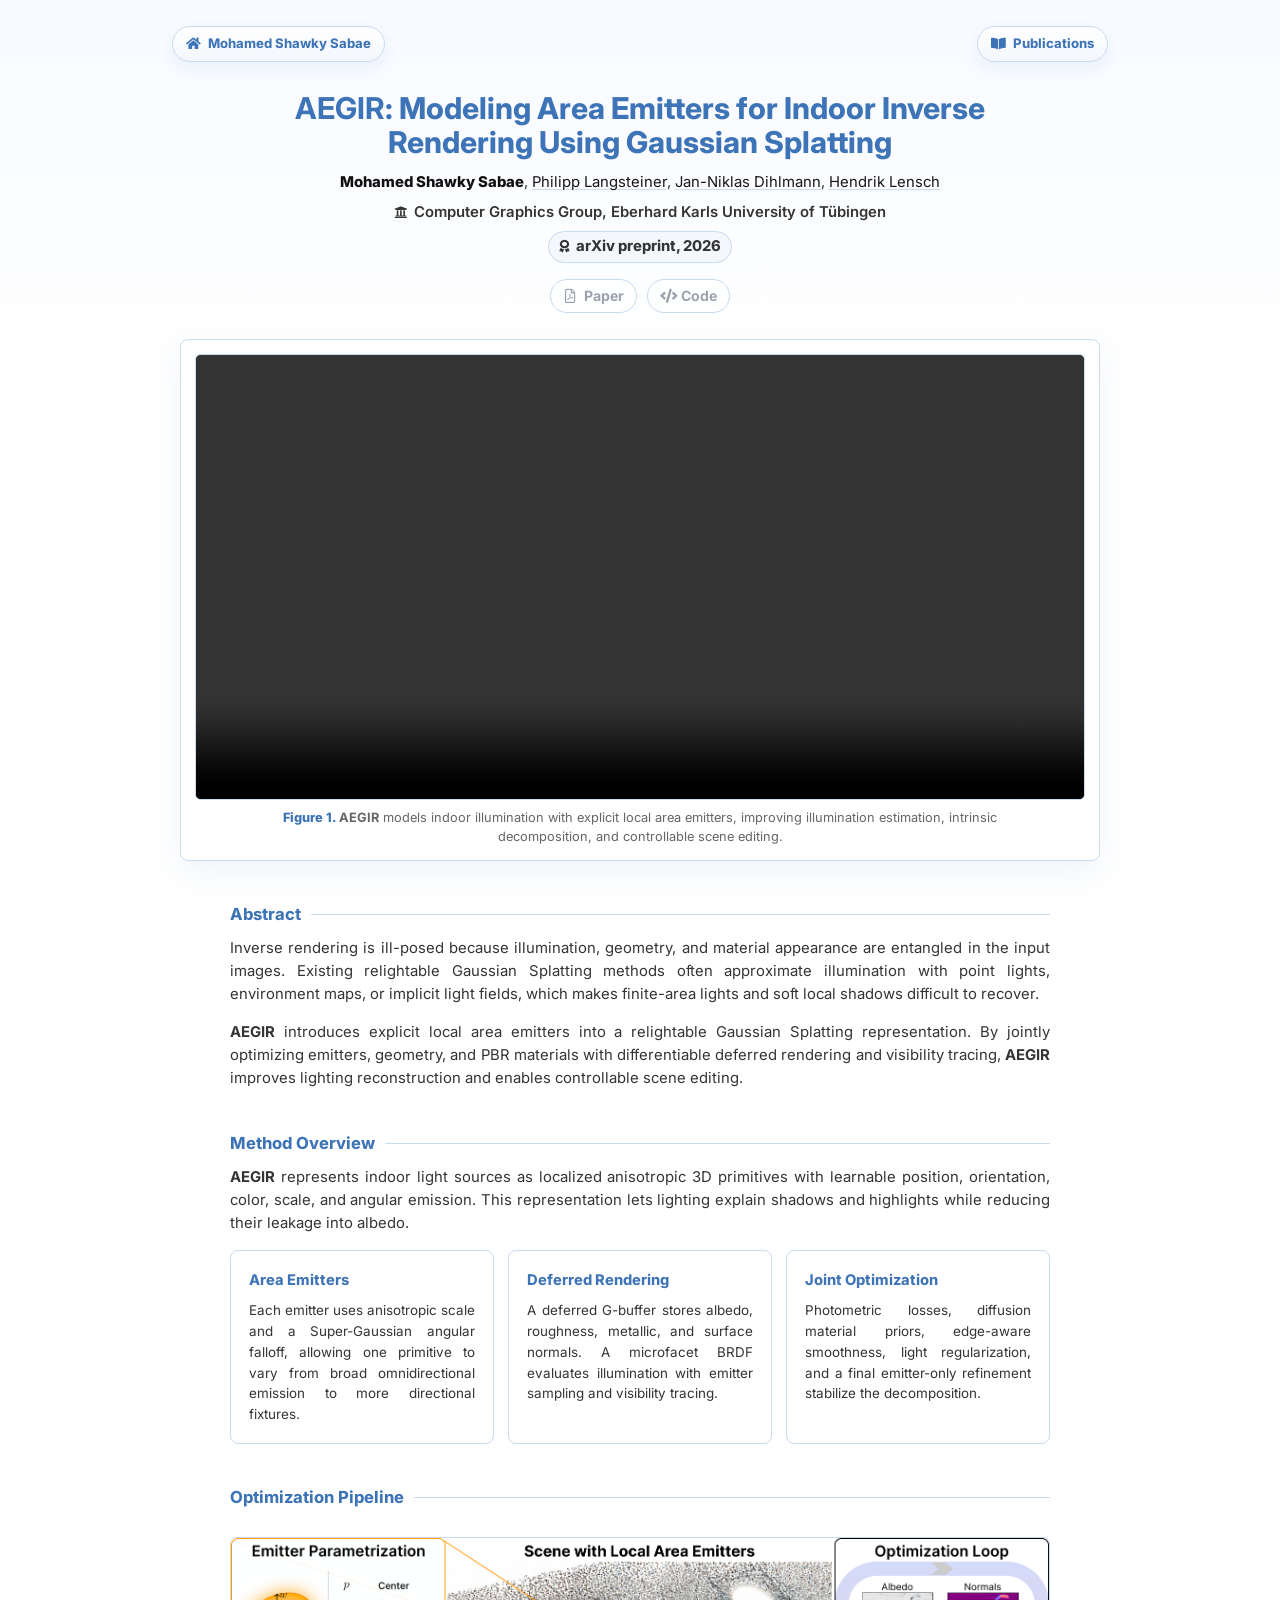
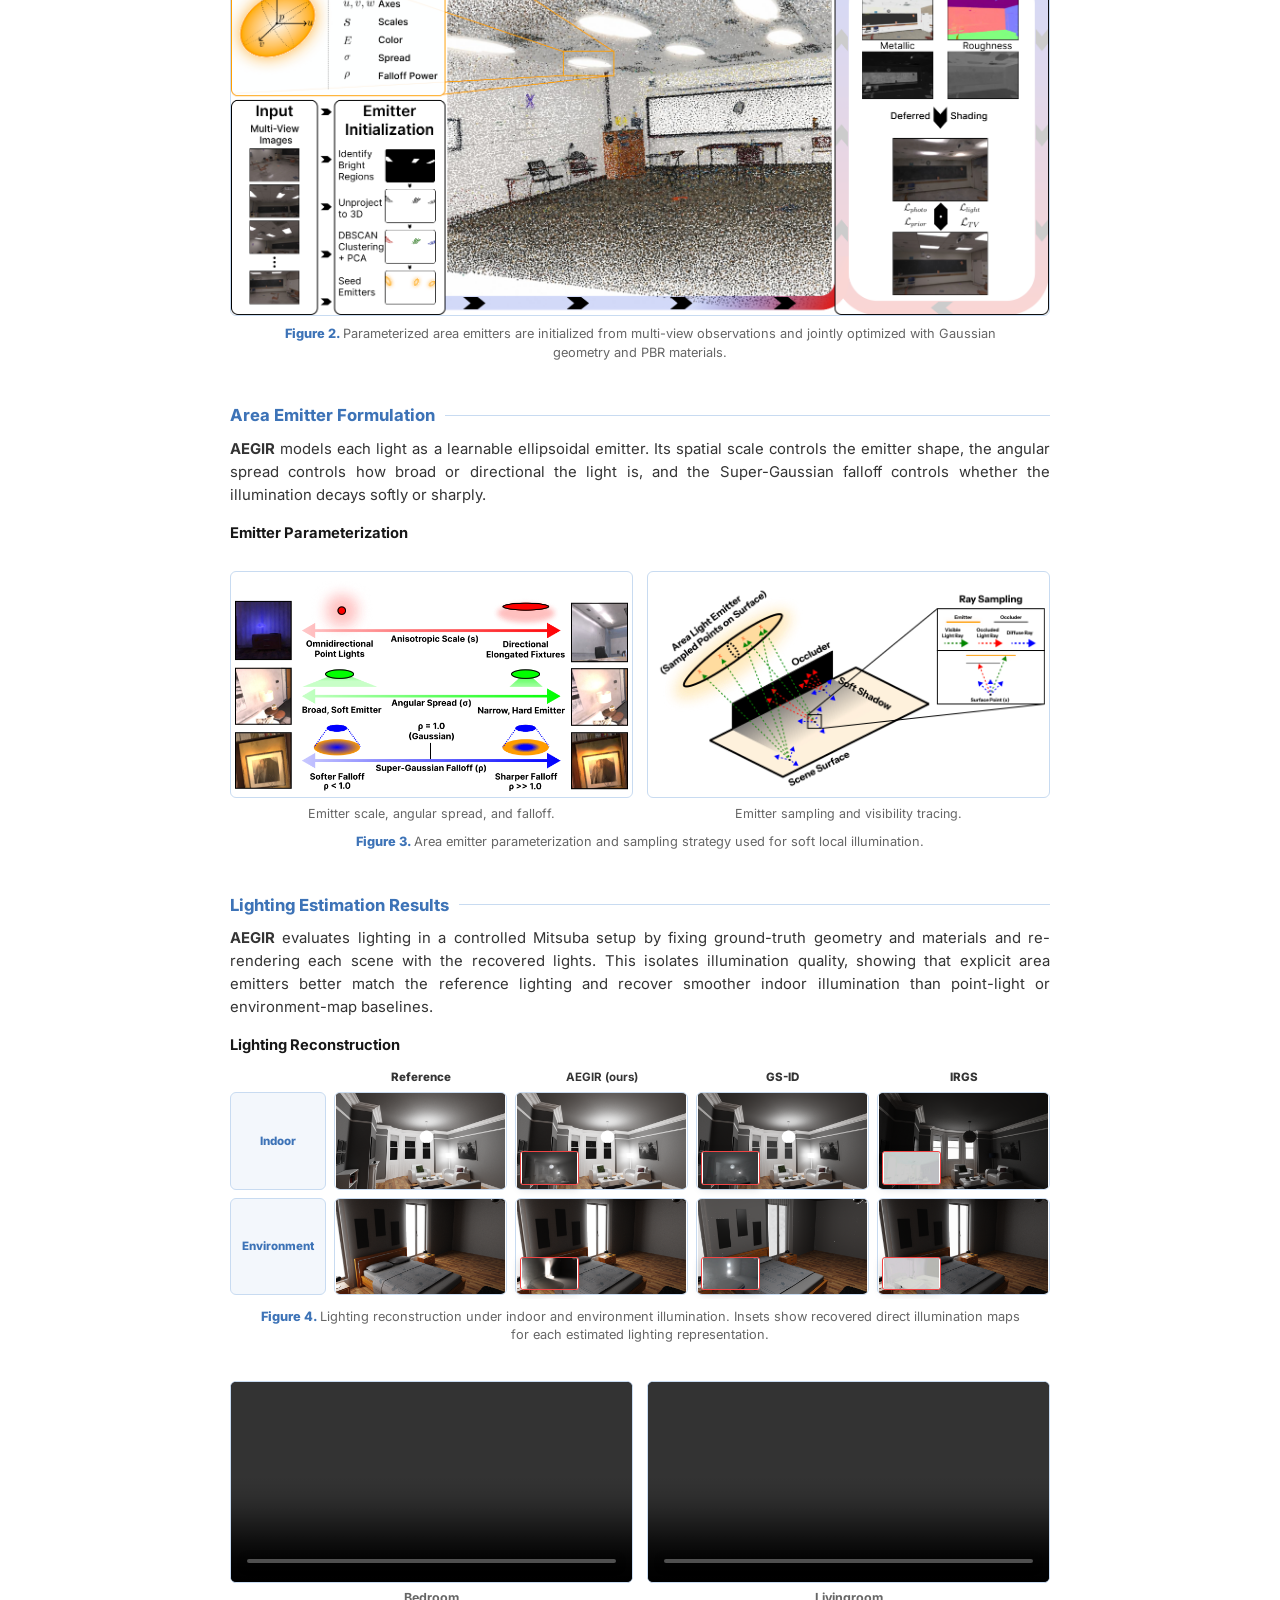
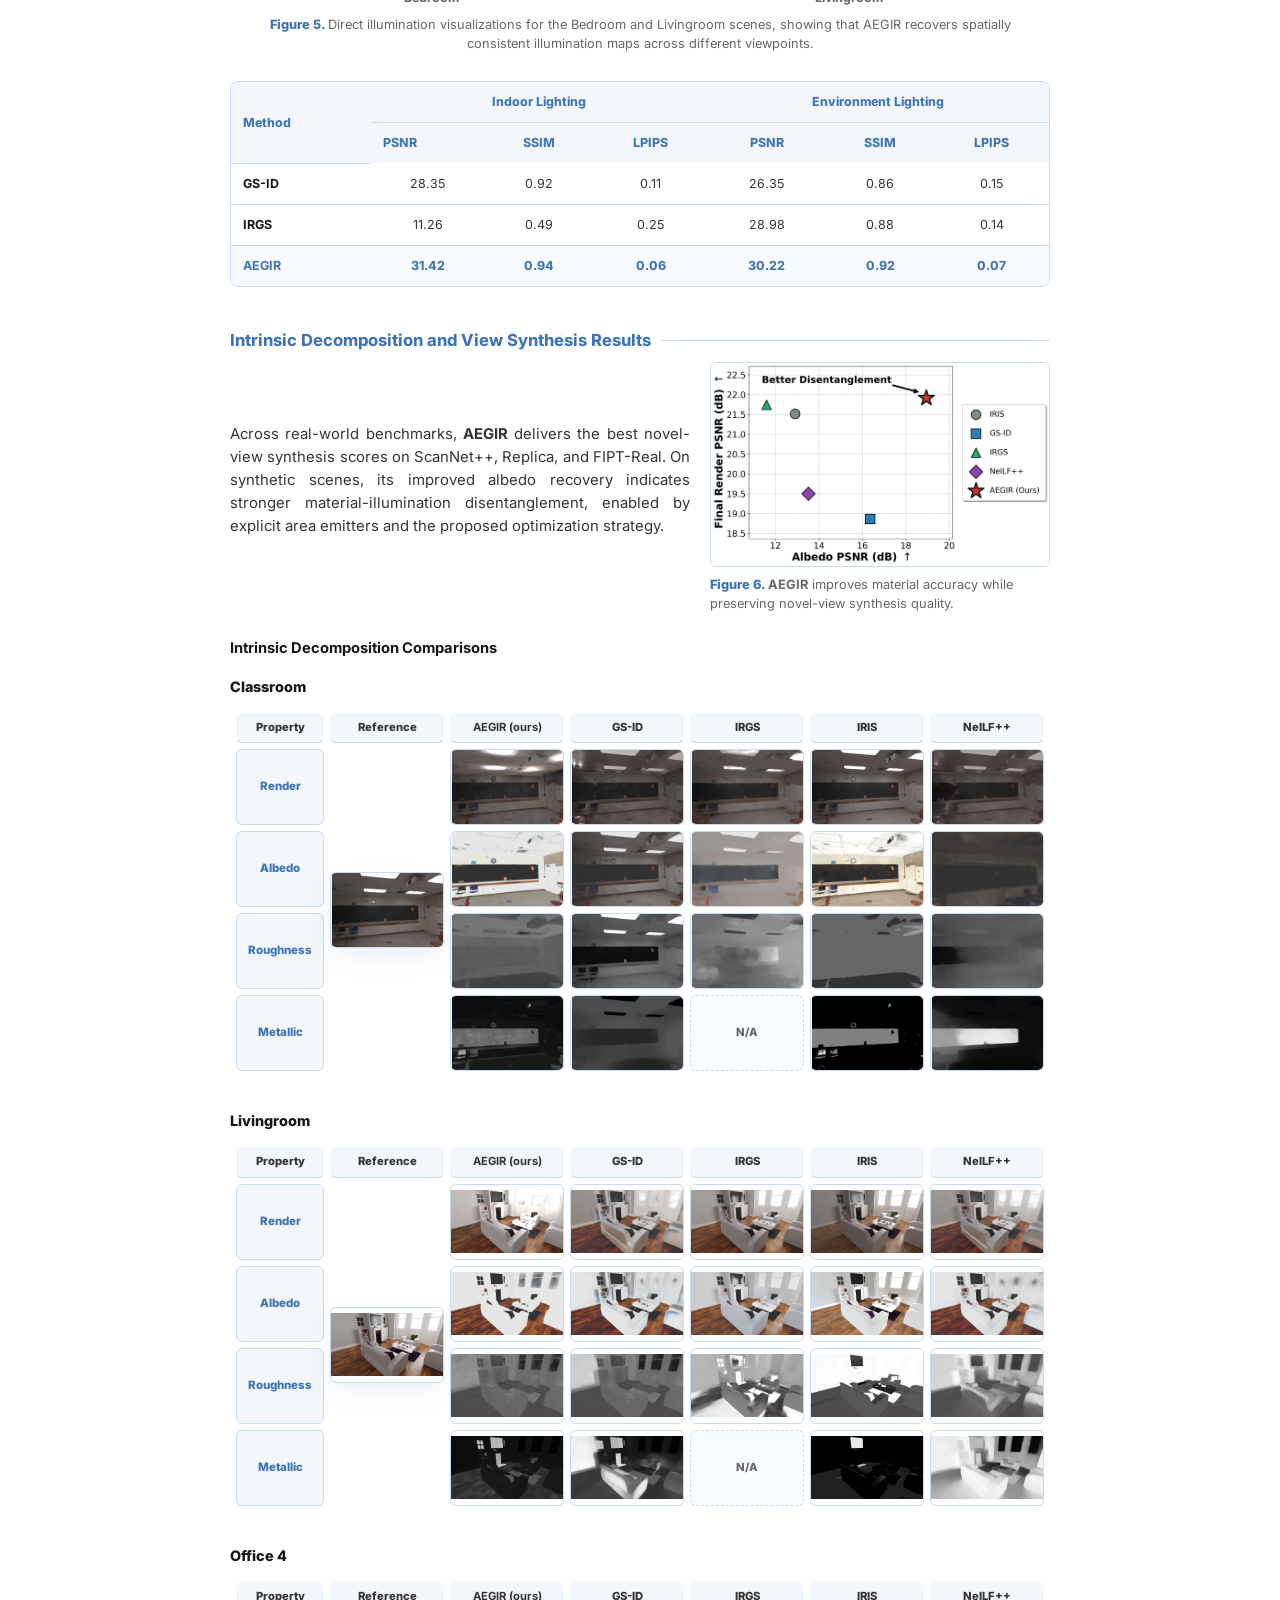
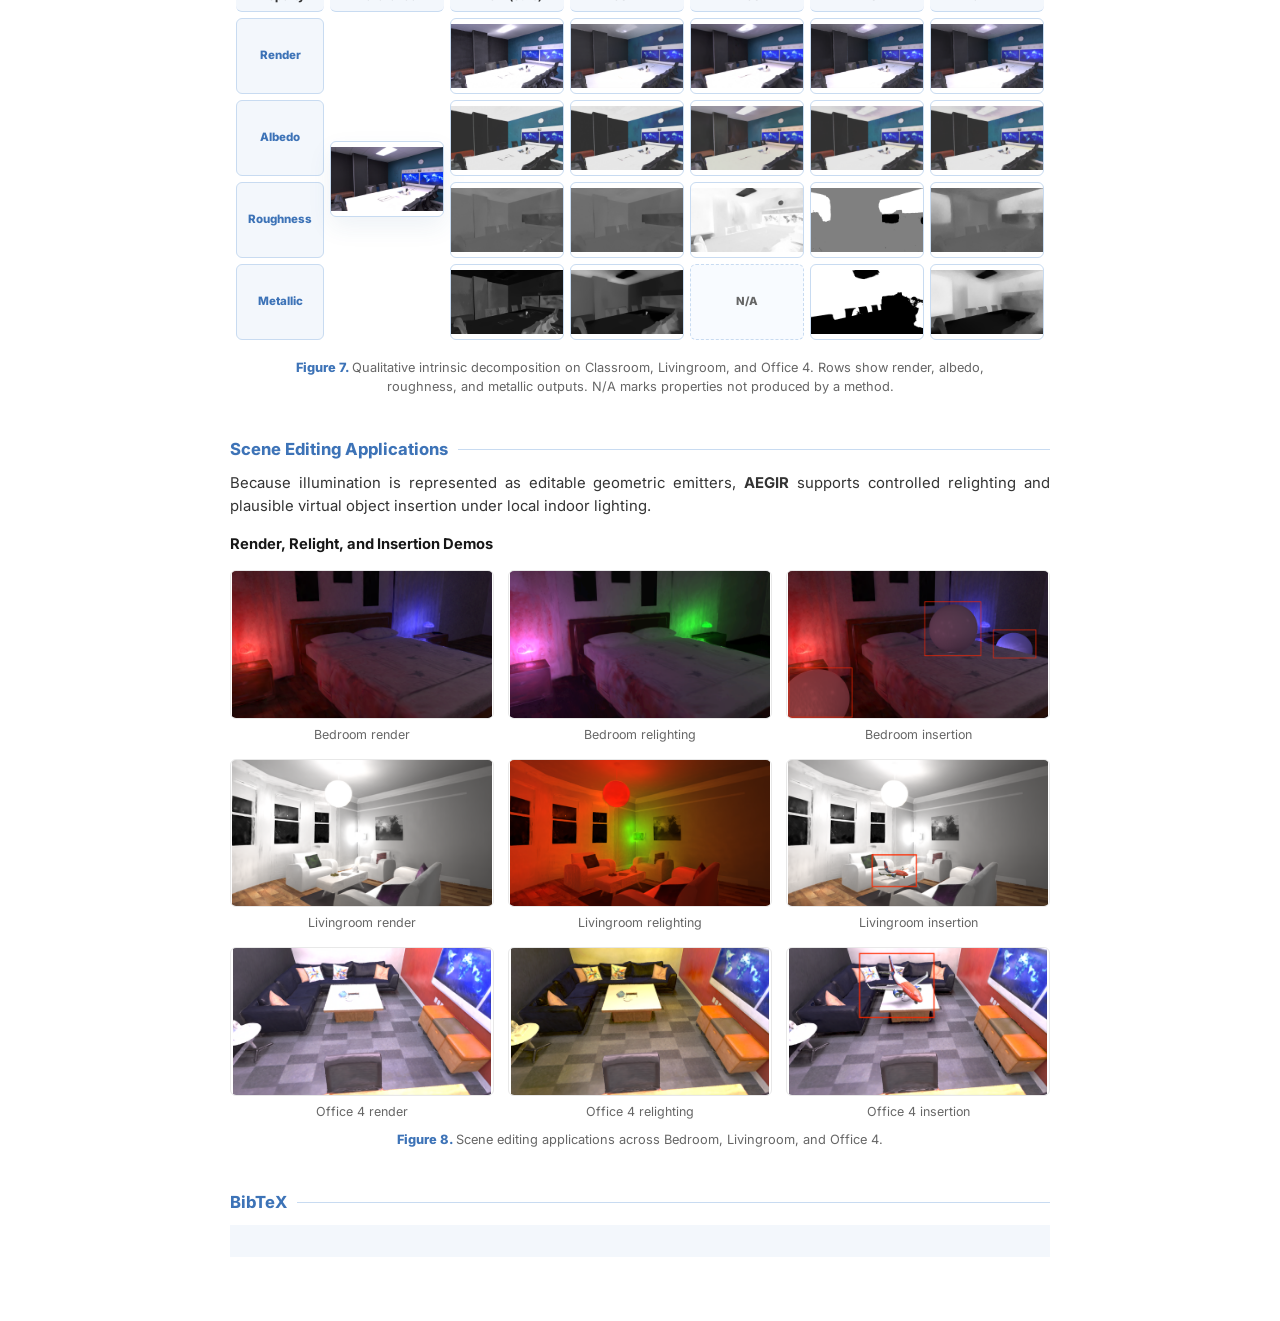
==== commit 13fb89f0: "add more assets and finalize project page template" ====
--- a/projects/aegir/index.html
+++ b/projects/aegir/index.html
@@ -11,10 +11,10 @@
       rel="stylesheet"
       href="https://cdnjs.cloudflare.com/ajax/libs/font-awesome/5.14.0/css/all.min.css"
     />
-    <link rel="stylesheet" href="../../assets/css/minimalist.css?v=20260615-final-text" />
+    <link rel="stylesheet" href="../../assets/css/minimalist.css?v=20260616-aegir-direct-videos" />
     <link rel="icon" type="image/svg+xml" href="../../assets/images/icon.svg" />
   </head>
-  <body class="paper-page">
+  <body class="paper-page aegir-page">
     <main class="paper-shell">
       <nav class="paper-topline">
         <a href="../../"><i class="fas fa-home" aria-hidden="true"></i> Mohamed Shawky Sabae</a>
@@ -22,7 +22,7 @@
       </nav>
 
       <header class="paper-header">
-        <h1>AEGIR: Modeling Area Emitters for Indoor Inverse Rendering Using Gaussian Splatting</h1>
+        <h1><strong>AEGIR</strong>: Modeling Area Emitters for Indoor Inverse Rendering Using Gaussian Splatting</h1>
         <p class="paper-authors">
           <strong class="author-self">Mohamed Shawky Sabae</strong>,
           <a class="author-link" href="https://graphics.cs.uni-tuebingen.de/team/person?name=Philipp%20Langsteiner" target="_blank" rel="noopener">Philipp Langsteiner</a>,
@@ -41,140 +41,173 @@
 
       <figure class="paper-figure hero-figure video-figure">
         <video controls autoplay muted loop playsinline preload="metadata" aria-label="AEGIR teaser video">
-          <source src="../../assets/images/projects/aegir/aegir_full_teaser.mp4" type="video/mp4" />
+          <source src="../../assets/images/projects/aegir/paper/aegir_full_teaser.mp4" type="video/mp4" />
           Your browser does not support the video tag.
         </video>
         <figcaption>
-          AEGIR recovers area emitters, geometry, and materials for novel view synthesis, relighting, and object insertion.
+          <strong>AEGIR</strong> models indoor illumination with explicit local area emitters, improving illumination estimation, intrinsic decomposition, and controllable scene editing.
         </figcaption>
       </figure>
 
       <section id="abstract">
         <h2>Abstract</h2>
         <p>
-          Inverse rendering must separate illumination from surface materials, but indoor images tightly couple
-          the two. Existing relightable Gaussian Splatting methods often use point lights, environment maps, or
-          implicit light fields, which struggle with finite-area emitters and soft local shadows.
+          Inverse rendering is ill-posed because illumination, geometry, and material appearance are entangled in the input images.
+          Existing relightable Gaussian Splatting methods often approximate illumination with point lights, environment maps, or implicit light fields,
+          which makes finite-area lights and soft local shadows difficult to recover.
         </p>
         <p>
-          AEGIR adds explicit local area emitters to a relightable Gaussian Splatting representation. It jointly
-          optimizes emitters, geometry, and PBR materials with a differentiable deferred renderer, improving
-          lighting reconstruction and enabling controlled scene edits.
+          <strong>AEGIR</strong> introduces explicit local area emitters into a relightable Gaussian Splatting representation.
+          By jointly optimizing emitters, geometry, and PBR materials with differentiable deferred rendering and visibility tracing,
+          <strong>AEGIR</strong> improves lighting reconstruction and enables controllable scene editing.
         </p>
       </section>
 
       <section id="method">
-        <h2>Method</h2>
+        <h2>Method Overview</h2>
         <p>
-          AEGIR represents indoor light sources as localized anisotropic 3D primitives with learnable shape,
-          color, orientation, scale, and angular emission. Optimizing these emitters with 2D Gaussian geometry
-          and PBR materials lets lighting explain shadows and highlights instead of baking them into albedo.
+          <strong>AEGIR</strong> represents indoor light sources as localized anisotropic 3D primitives with learnable position,
+          orientation, color, scale, and angular emission. This representation lets lighting explain shadows and highlights
+          while reducing their leakage into albedo.
         </p>
         <div class="method-cards">
           <article>
             <h3>Area Emitters</h3>
             <p>
-              Each emitter uses anisotropic scale and a Super-Gaussian angular falloff to model lights ranging
-              from compact bulbs to elongated ceiling fixtures.
+              Each emitter uses anisotropic scale and a Super-Gaussian angular falloff, allowing one primitive
+              to vary from broad omnidirectional emission to more directional fixtures.
             </p>
           </article>
           <article>
             <h3>Deferred Rendering</h3>
             <p>
-              A deferred G-buffer stores albedo, roughness, metallic, and normals; illumination uses a microfacet
-              BRDF, emitter samples, hemisphere samples, and visibility tracing.
+              A deferred G-buffer stores albedo, roughness, metallic, and surface normals.
+              A microfacet BRDF evaluates illumination with emitter sampling and visibility tracing.
             </p>
           </article>
           <article>
             <h3>Joint Optimization</h3>
             <p>
-              Photometric supervision, diffusion material priors, edge-aware TV, light regularization, and a
-              final emitter-only refinement stabilize the decomposition.
+              Photometric losses, diffusion material priors, edge-aware smoothness, light regularization, and
+              a final emitter-only refinement stabilize the decomposition.
             </p>
           </article>
         </div>
       </section>
 
-      <figure class="paper-figure wide-figure">
-        <img src="../../assets/images/projects/aegir/paper/aegir-pipeline.png" alt="AEGIR optimization framework" />
-        <figcaption>
-          Parameterized area emitters are initialized from multi-view inputs and optimized with Gaussian geometry and PBR materials.
-        </figcaption>
-      </figure>
+      <section id="pipeline">
+        <h2>Optimization Pipeline</h2>
+        <figure class="paper-figure wide-figure">
+          <img src="../../assets/images/projects/aegir/paper/aegir-pipeline.png" alt="AEGIR optimization framework" />
+          <figcaption>
+            Parameterized area emitters are initialized from multi-view observations and jointly optimized with Gaussian geometry and PBR materials.
+          </figcaption>
+        </figure>
+      </section>
 
       <section id="area-emitters">
         <h2>Area Emitter Formulation</h2>
         <p>
-          AEGIR uses ellipsoidal emitters with independent spatial scales and angular spread. A Super-Gaussian
-          falloff lets one primitive adapt between broad diffuse lights and focused directional sources.
+          <strong>AEGIR</strong> models each light as a learnable ellipsoidal emitter.
+          Its spatial scale controls the emitter shape, the angular spread controls how broad or directional the light is,
+          and the Super-Gaussian falloff controls whether the illumination decays softly or sharply.
         </p>
         <h3 class="figure-group-title">Emitter Parameterization</h3>
-        <div class="comparison-grid two-col">
-          <figure>
-            <img src="../../assets/images/projects/aegir/paper/aegir-emitter-parameters.png" alt="Effect of AEGIR area emitter parameters" />
-            <figcaption>Emitter shape, scale, and angular falloff parameters.</figcaption>
-          </figure>
-          <figure>
-            <img src="../../assets/images/projects/aegir/paper/aegir-sampling.png" alt="AEGIR area emitter sampling and visibility tracing" />
-            <figcaption>Area emitter sampling with visibility tracing for soft shadows.</figcaption>
-          </figure>
-        </div>
+        <figure class="paper-figure grouped-figure">
+          <div class="comparison-grid two-col">
+            <figure>
+              <img src="../../assets/images/projects/aegir/paper/aegir-emitter-parameters.png" alt="Effect of AEGIR area emitter parameters" />
+              <figcaption>Emitter scale, angular spread, and falloff.</figcaption>
+            </figure>
+            <figure>
+              <img src="../../assets/images/projects/aegir/paper/aegir-sampling.png" alt="AEGIR area emitter sampling and visibility tracing" />
+              <figcaption>Emitter sampling and visibility tracing.</figcaption>
+            </figure>
+          </div>
+          <figcaption>
+            Area emitter parameterization and sampling strategy used for soft local illumination.
+          </figcaption>
+        </figure>
       </section>
 
       <section id="lighting">
-        <h2>Lighting Estimation</h2>
+        <h2>Lighting Estimation Results</h2>
         <p>
-          AEGIR evaluates lighting in a controlled Mitsuba pipeline by fixing ground-truth geometry and materials,
-          then re-rendering each scene with recovered lights. Across indoor and environment lighting, AEGIR best
-          matches the reference render and recovers smoother illumination than point-light or environment-map baselines.
+          <strong>AEGIR</strong> evaluates lighting in a controlled Mitsuba setup by fixing ground-truth geometry and materials
+          and re-rendering each scene with the recovered lights. This isolates illumination quality,
+          showing that explicit area emitters better match the reference lighting and recover smoother indoor illumination
+          than point-light or environment-map baselines.
         </p>
         <h3 class="figure-group-title">Lighting Reconstruction</h3>
-        <div class="matrix-scroll">
-          <div class="lighting-matrix">
-            <span class="matrix-corner" aria-hidden="true"></span>
-            <span class="matrix-head">Reference / GT</span>
-            <span class="matrix-head"><strong>AEGIR (ours)</strong></span>
-            <span class="matrix-head">GS-ID</span>
-            <span class="matrix-head">IRGS</span>
-
-            <span class="matrix-row-label">Indoor</span>
-            <figure>
-              <img src="../../assets/images/projects/aegir/emitters/original-living-indoor.png" alt="Ground-truth indoor lighting reference" />
-            </figure>
-            <figure class="inset-figure">
-              <img src="../../assets/images/projects/aegir/emitters/aegir-living-indoor.png" alt="AEGIR indoor lighting estimation result" />
-              <img class="lighting-inset" src="../../assets/images/projects/aegir/emitters/aegir-living-indoor-light.png" alt="AEGIR indoor direct illumination inset" />
-            </figure>
-            <figure class="inset-figure">
-              <img src="../../assets/images/projects/aegir/emitters/gsid-living-indoor.png" alt="GS-ID indoor lighting estimation result" />
-              <img class="lighting-inset" src="../../assets/images/projects/aegir/emitters/gsid-living-indoor-light.png" alt="GS-ID indoor direct illumination inset" />
-            </figure>
-            <figure class="inset-figure">
-              <img src="../../assets/images/projects/aegir/emitters/irgs-living-indoor.png" alt="IRGS indoor lighting estimation result" />
-              <img class="lighting-inset" src="../../assets/images/projects/aegir/emitters/irgs-living-indoor-light.png" alt="IRGS indoor direct illumination inset" />
-            </figure>
-
-            <span class="matrix-row-label">Environment</span>
-            <figure>
-              <img src="../../assets/images/projects/aegir/emitters/original-bed-env.png" alt="Ground-truth environment lighting reference" />
-            </figure>
-            <figure class="inset-figure">
-              <img src="../../assets/images/projects/aegir/emitters/aegir-bed-env.png" alt="AEGIR environment lighting estimation result" />
-              <img class="lighting-inset" src="../../assets/images/projects/aegir/emitters/aegir-bed-env-light.png" alt="AEGIR environment direct illumination inset" />
-            </figure>
-            <figure class="inset-figure">
-              <img src="../../assets/images/projects/aegir/emitters/gsid-bed-env.png" alt="GS-ID environment lighting estimation result" />
-              <img class="lighting-inset" src="../../assets/images/projects/aegir/emitters/gsid-bed-env-light.png" alt="GS-ID environment direct illumination inset" />
-            </figure>
-            <figure class="inset-figure">
-              <img src="../../assets/images/projects/aegir/emitters/irgs-bed-env.png" alt="IRGS environment lighting estimation result" />
-              <img class="lighting-inset" src="../../assets/images/projects/aegir/emitters/irgs-bed-env-light.png" alt="IRGS environment direct illumination inset" />
-            </figure>
+        <figure class="paper-figure matrix-figure">
+          <div class="matrix-scroll">
+            <div class="lighting-matrix">
+              <span class="matrix-corner" aria-hidden="true"></span>
+              <span class="matrix-head">Reference</span>
+              <span class="matrix-head"><strong>AEGIR (ours)</strong></span>
+              <span class="matrix-head">GS-ID</span>
+              <span class="matrix-head">IRGS</span>
+
+              <span class="matrix-row-label">Indoor</span>
+              <figure>
+                <img src="../../assets/images/projects/aegir/emitters/original-living-indoor.png" alt="Ground-truth indoor lighting reference" />
+              </figure>
+              <figure class="inset-figure">
+                <img src="../../assets/images/projects/aegir/emitters/aegir-living-indoor.png" alt="AEGIR indoor lighting estimation result" />
+                <img class="lighting-inset" src="../../assets/images/projects/aegir/emitters/aegir-living-indoor-light.png" alt="AEGIR indoor direct illumination inset" />
+              </figure>
+              <figure class="inset-figure">
+                <img src="../../assets/images/projects/aegir/emitters/gsid-living-indoor.png" alt="GS-ID indoor lighting estimation result" />
+                <img class="lighting-inset" src="../../assets/images/projects/aegir/emitters/gsid-living-indoor-light.png" alt="GS-ID indoor direct illumination inset" />
+              </figure>
+              <figure class="inset-figure">
+                <img src="../../assets/images/projects/aegir/emitters/irgs-living-indoor.png" alt="IRGS indoor lighting estimation result" />
+                <img class="lighting-inset" src="../../assets/images/projects/aegir/emitters/irgs-living-indoor-light.png" alt="IRGS indoor direct illumination inset" />
+              </figure>
+
+              <span class="matrix-row-label">Environment</span>
+              <figure>
+                <img src="../../assets/images/projects/aegir/emitters/original-bed-env.png" alt="Ground-truth environment lighting reference" />
+              </figure>
+              <figure class="inset-figure">
+                <img src="../../assets/images/projects/aegir/emitters/aegir-bed-env.png" alt="AEGIR environment lighting estimation result" />
+                <img class="lighting-inset" src="../../assets/images/projects/aegir/emitters/aegir-bed-env-light.png" alt="AEGIR environment direct illumination inset" />
+              </figure>
+              <figure class="inset-figure">
+                <img src="../../assets/images/projects/aegir/emitters/gsid-bed-env.png" alt="GS-ID environment lighting estimation result" />
+                <img class="lighting-inset" src="../../assets/images/projects/aegir/emitters/gsid-bed-env-light.png" alt="GS-ID environment direct illumination inset" />
+              </figure>
+              <figure class="inset-figure">
+                <img src="../../assets/images/projects/aegir/emitters/irgs-bed-env.png" alt="IRGS environment lighting estimation result" />
+                <img class="lighting-inset" src="../../assets/images/projects/aegir/emitters/irgs-bed-env-light.png" alt="IRGS environment direct illumination inset" />
+              </figure>
+            </div>
           </div>
-        </div>
-        <p class="figure-note">
-          Direct illumination insets show the recovered shading map for each estimated lighting representation.
-        </p>
+          <figcaption>
+            Lighting reconstruction under indoor and environment illumination. Insets show recovered direct illumination maps for each estimated lighting representation.
+          </figcaption>
+        </figure>
+        <figure class="paper-figure wide-figure video-figure direct-light-video">
+          <div class="direct-light-video-grid">
+            <figure>
+              <video controls muted loop playsinline preload="metadata" aria-label="AEGIR bedroom direct-light visualization video">
+                <source src="../../assets/images/projects/aegir/emitters/bedroom-direct-light.mp4" type="video/mp4" />
+                Your browser does not support the video tag.
+              </video>
+              <figcaption>Bedroom</figcaption>
+            </figure>
+            <figure>
+              <video controls muted loop playsinline preload="metadata" aria-label="AEGIR Livingroom direct-light visualization video">
+                <source src="../../assets/images/projects/aegir/emitters/livingroom-direct-light.mp4" type="video/mp4" />
+                Your browser does not support the video tag.
+              </video>
+              <figcaption>Livingroom</figcaption>
+            </figure>
+          </div>
+          <figcaption>
+            Direct illumination visualizations for the Bedroom and Livingroom scenes, showing that AEGIR recovers spatially consistent illumination maps across different viewpoints.
+          </figcaption>
+        </figure>
         <div class="paper-table">
           <table>
             <thead>
@@ -212,7 +245,7 @@
                 <td>0.14</td>
               </tr>
               <tr class="is-best">
-                <th>AEGIR</th>
+                <th><strong>AEGIR</strong></th>
                 <td>31.42</td>
                 <td>0.94</td>
                 <td>0.06</td>
@@ -226,230 +259,249 @@
       </section>
 
       <section id="intrinsic-decomposition">
-        <h2>Novel View Synthesis and Intrinsic Decomposition</h2>
-        <p>
-          Across ScanNet++, Replica, and FIPT-Real, AEGIR reports the best real-world NVS scores. On synthetic
-          benchmarks, it also improves albedo recovery, showing that explicit emitters reduce illumination
-          leakage into material maps.
-        </p>
-        <figure class="paper-figure wide-figure plot-figure">
-          <img src="../../assets/images/projects/aegir/materials/albedo-vs-render-psnr.png" alt="AEGIR albedo versus render PSNR plot" />
+        <h2>Intrinsic Decomposition and View Synthesis Results</h2>
+        <div class="intrinsic-summary">
+          <div>
+            <p>
+              Across real-world benchmarks, <strong>AEGIR</strong> delivers the best novel-view synthesis scores on ScanNet++,
+              Replica, and FIPT-Real. On synthetic scenes, its improved albedo recovery indicates stronger material-illumination
+              disentanglement, enabled by explicit area emitters and the proposed optimization strategy.
+            </p>
+          </div>
+          <figure class="paper-figure plot-figure compact-plot">
+            <img src="../../assets/images/projects/aegir/intrinsic-comparison/albedo-vs-render-psnr.png" alt="AEGIR albedo versus render PSNR plot" />
+            <figcaption>
+              <strong>AEGIR</strong> improves material accuracy while preserving novel-view synthesis quality.
+            </figcaption>
+          </figure>
+        </div>
+        <h3 class="figure-group-title">Intrinsic Decomposition Comparisons</h3>
+        <figure class="paper-figure table-figure">
+          <div class="intrinsic-comparisons">
+            <article>
+              <h4>Classroom</h4>
+              <div class="matrix-scroll">
+                <table class="intrinsic-table">
+                  <thead>
+                    <tr>
+                      <th scope="col">Property</th>
+                      <th scope="col">Reference</th>
+                      <th scope="col"><strong>AEGIR (ours)</strong></th>
+                      <th scope="col">GS-ID</th>
+                      <th scope="col">IRGS</th>
+                      <th scope="col">IRIS</th>
+                      <th scope="col">NeILF++</th>
+                    </tr>
+                  </thead>
+                  <tbody>
+                    <tr>
+                      <th scope="row">Render</th>
+                      <td rowspan="4" class="reference-cell">
+                        <figure><img src="../../assets/images/projects/aegir/intrinsic-comparison/classroom/rgb.png" alt="Classroom ground-truth RGB reference" /></figure>
+                      </td>
+                      <td><figure><img src="../../assets/images/projects/aegir/intrinsic-comparison/classroom/aegir/rgb.png" alt="Classroom AEGIR render" /></figure></td>
+                      <td><figure><img src="../../assets/images/projects/aegir/intrinsic-comparison/classroom/gsid/rgb.png" alt="Classroom GS-ID render" /></figure></td>
+                      <td><figure><img src="../../assets/images/projects/aegir/intrinsic-comparison/classroom/irgs/rgb.png" alt="Classroom IRGS render" /></figure></td>
+                      <td><figure><img src="../../assets/images/projects/aegir/intrinsic-comparison/classroom/iris/rgb.png" alt="Classroom IRIS render" /></figure></td>
+                      <td><figure><img src="../../assets/images/projects/aegir/intrinsic-comparison/classroom/neilfpp/rgb.png" alt="Classroom NeILF++ render" /></figure></td>
+                    </tr>
+                    <tr>
+                      <th scope="row">Albedo</th>
+                      <td><figure><img src="../../assets/images/projects/aegir/intrinsic-comparison/classroom/aegir/albedo.png" alt="Classroom AEGIR albedo" /></figure></td>
+                      <td><figure><img src="../../assets/images/projects/aegir/intrinsic-comparison/classroom/gsid/albedo.png" alt="Classroom GS-ID albedo" /></figure></td>
+                      <td><figure><img src="../../assets/images/projects/aegir/intrinsic-comparison/classroom/irgs/albedo.png" alt="Classroom IRGS albedo" /></figure></td>
+                      <td><figure><img src="../../assets/images/projects/aegir/intrinsic-comparison/classroom/iris/albedo.png" alt="Classroom IRIS albedo" /></figure></td>
+                      <td><figure><img src="../../assets/images/projects/aegir/intrinsic-comparison/classroom/neilfpp/albedo.png" alt="Classroom NeILF++ albedo" /></figure></td>
+                    </tr>
+                    <tr>
+                      <th scope="row">Roughness</th>
+                      <td><figure><img src="../../assets/images/projects/aegir/intrinsic-comparison/classroom/aegir/rough.png" alt="Classroom AEGIR roughness" /></figure></td>
+                      <td><figure><img src="../../assets/images/projects/aegir/intrinsic-comparison/classroom/gsid/rough.png" alt="Classroom GS-ID roughness" /></figure></td>
+                      <td><figure><img src="../../assets/images/projects/aegir/intrinsic-comparison/classroom/irgs/rough.png" alt="Classroom IRGS roughness" /></figure></td>
+                      <td><figure><img src="../../assets/images/projects/aegir/intrinsic-comparison/classroom/iris/rough.png" alt="Classroom IRIS roughness" /></figure></td>
+                      <td><figure><img src="../../assets/images/projects/aegir/intrinsic-comparison/classroom/neilfpp/rough.png" alt="Classroom NeILF++ roughness" /></figure></td>
+                    </tr>
+                    <tr>
+                      <th scope="row">Metallic</th>
+                      <td><figure><img src="../../assets/images/projects/aegir/intrinsic-comparison/classroom/aegir/metal.png" alt="Classroom AEGIR metallic" /></figure></td>
+                      <td><figure><img src="../../assets/images/projects/aegir/intrinsic-comparison/classroom/gsid/metal.png" alt="Classroom GS-ID metallic" /></figure></td>
+                      <td class="na-cell">N/A</td>
+                      <td><figure><img src="../../assets/images/projects/aegir/intrinsic-comparison/classroom/iris/metal.png" alt="Classroom IRIS metallic" /></figure></td>
+                      <td><figure><img src="../../assets/images/projects/aegir/intrinsic-comparison/classroom/neilfpp/metal.png" alt="Classroom NeILF++ metallic" /></figure></td>
+                    </tr>
+                  </tbody>
+                </table>
+              </div>
+            </article>
+
+            <article>
+              <h4>Livingroom</h4>
+              <div class="matrix-scroll">
+                <table class="intrinsic-table">
+                  <thead>
+                    <tr>
+                      <th scope="col">Property</th>
+                      <th scope="col">Reference</th>
+                      <th scope="col"><strong>AEGIR (ours)</strong></th>
+                      <th scope="col">GS-ID</th>
+                      <th scope="col">IRGS</th>
+                      <th scope="col">IRIS</th>
+                      <th scope="col">NeILF++</th>
+                    </tr>
+                  </thead>
+                  <tbody>
+                    <tr>
+                      <th scope="row">Render</th>
+                      <td rowspan="4" class="reference-cell">
+                        <figure><img src="../../assets/images/projects/aegir/intrinsic-comparison/livingroom/rgb.png" alt="Livingroom ground-truth RGB reference" /></figure>
+                      </td>
+                      <td><figure><img src="../../assets/images/projects/aegir/intrinsic-comparison/livingroom/aegir/rgb.png" alt="Livingroom AEGIR render" /></figure></td>
+                      <td><figure><img src="../../assets/images/projects/aegir/intrinsic-comparison/livingroom/gsid/rgb.png" alt="Livingroom GS-ID render" /></figure></td>
+                      <td><figure><img src="../../assets/images/projects/aegir/intrinsic-comparison/livingroom/irgs/rgb.png" alt="Livingroom IRGS render" /></figure></td>
+                      <td><figure><img src="../../assets/images/projects/aegir/intrinsic-comparison/livingroom/iris/rgb.png" alt="Livingroom IRIS render" /></figure></td>
+                      <td><figure><img src="../../assets/images/projects/aegir/intrinsic-comparison/livingroom/neilfpp/rgb.png" alt="Livingroom NeILF++ render" /></figure></td>
+                    </tr>
+                    <tr>
+                      <th scope="row">Albedo</th>
+                      <td><figure><img src="../../assets/images/projects/aegir/intrinsic-comparison/livingroom/aegir/albedo.png" alt="Livingroom AEGIR albedo" /></figure></td>
+                      <td><figure><img src="../../assets/images/projects/aegir/intrinsic-comparison/livingroom/gsid/albedo.png" alt="Livingroom GS-ID albedo" /></figure></td>
+                      <td><figure><img src="../../assets/images/projects/aegir/intrinsic-comparison/livingroom/irgs/albedo.png" alt="Livingroom IRGS albedo" /></figure></td>
+                      <td><figure><img src="../../assets/images/projects/aegir/intrinsic-comparison/livingroom/iris/albedo.png" alt="Livingroom IRIS albedo" /></figure></td>
+                      <td><figure><img src="../../assets/images/projects/aegir/intrinsic-comparison/livingroom/neilfpp/albedo.png" alt="Livingroom NeILF++ albedo" /></figure></td>
+                    </tr>
+                    <tr>
+                      <th scope="row">Roughness</th>
+                      <td><figure><img src="../../assets/images/projects/aegir/intrinsic-comparison/livingroom/aegir/rough.png" alt="Livingroom AEGIR roughness" /></figure></td>
+                      <td><figure><img src="../../assets/images/projects/aegir/intrinsic-comparison/livingroom/gsid/rough.png" alt="Livingroom GS-ID roughness" /></figure></td>
+                      <td><figure><img src="../../assets/images/projects/aegir/intrinsic-comparison/livingroom/irgs/rough.png" alt="Livingroom IRGS roughness" /></figure></td>
+                      <td><figure><img src="../../assets/images/projects/aegir/intrinsic-comparison/livingroom/iris/rough.png" alt="Livingroom IRIS roughness" /></figure></td>
+                      <td><figure><img src="../../assets/images/projects/aegir/intrinsic-comparison/livingroom/neilfpp/rough.png" alt="Livingroom NeILF++ roughness" /></figure></td>
+                    </tr>
+                    <tr>
+                      <th scope="row">Metallic</th>
+                      <td><figure><img src="../../assets/images/projects/aegir/intrinsic-comparison/livingroom/aegir/metal.png" alt="Livingroom AEGIR metallic" /></figure></td>
+                      <td><figure><img src="../../assets/images/projects/aegir/intrinsic-comparison/livingroom/gsid/metal.png" alt="Livingroom GS-ID metallic" /></figure></td>
+                      <td class="na-cell">N/A</td>
+                      <td><figure><img src="../../assets/images/projects/aegir/intrinsic-comparison/livingroom/iris/metal.png" alt="Livingroom IRIS metallic" /></figure></td>
+                      <td><figure><img src="../../assets/images/projects/aegir/intrinsic-comparison/livingroom/neilfpp/metal.png" alt="Livingroom NeILF++ metallic" /></figure></td>
+                    </tr>
+                  </tbody>
+                </table>
+              </div>
+            </article>
+
+            <article>
+              <h4>Office 4</h4>
+              <div class="matrix-scroll">
+                <table class="intrinsic-table">
+                  <thead>
+                    <tr>
+                      <th scope="col">Property</th>
+                      <th scope="col">Reference</th>
+                      <th scope="col"><strong>AEGIR (ours)</strong></th>
+                      <th scope="col">GS-ID</th>
+                      <th scope="col">IRGS</th>
+                      <th scope="col">IRIS</th>
+                      <th scope="col">NeILF++</th>
+                    </tr>
+                  </thead>
+                  <tbody>
+                    <tr>
+                      <th scope="row">Render</th>
+                      <td rowspan="4" class="reference-cell">
+                        <figure><img src="../../assets/images/projects/aegir/intrinsic-comparison/office4/rgb.png" alt="Office 4 ground-truth RGB reference" /></figure>
+                      </td>
+                      <td><figure><img src="../../assets/images/projects/aegir/intrinsic-comparison/office4/aegir/rgb.png" alt="Office 4 AEGIR render" /></figure></td>
+                      <td><figure><img src="../../assets/images/projects/aegir/intrinsic-comparison/office4/gsid/rgb.png" alt="Office 4 GS-ID render" /></figure></td>
+                      <td><figure><img src="../../assets/images/projects/aegir/intrinsic-comparison/office4/irgs/rgb.png" alt="Office 4 IRGS render" /></figure></td>
+                      <td><figure><img src="../../assets/images/projects/aegir/intrinsic-comparison/office4/iris/rgb.png" alt="Office 4 IRIS render" /></figure></td>
+                      <td><figure><img src="../../assets/images/projects/aegir/intrinsic-comparison/office4/neilfpp/rgb.png" alt="Office 4 NeILF++ render" /></figure></td>
+                    </tr>
+                    <tr>
+                      <th scope="row">Albedo</th>
+                      <td><figure><img src="../../assets/images/projects/aegir/intrinsic-comparison/office4/aegir/albedo.png" alt="Office 4 AEGIR albedo" /></figure></td>
+                      <td><figure><img src="../../assets/images/projects/aegir/intrinsic-comparison/office4/gsid/albedo.png" alt="Office 4 GS-ID albedo" /></figure></td>
+                      <td><figure><img src="../../assets/images/projects/aegir/intrinsic-comparison/office4/irgs/albedo.png" alt="Office 4 IRGS albedo" /></figure></td>
+                      <td><figure><img src="../../assets/images/projects/aegir/intrinsic-comparison/office4/iris/albedo.png" alt="Office 4 IRIS albedo" /></figure></td>
+                      <td><figure><img src="../../assets/images/projects/aegir/intrinsic-comparison/office4/neilfpp/albedo.png" alt="Office 4 NeILF++ albedo" /></figure></td>
+                    </tr>
+                    <tr>
+                      <th scope="row">Roughness</th>
+                      <td><figure><img src="../../assets/images/projects/aegir/intrinsic-comparison/office4/aegir/rough.png" alt="Office 4 AEGIR roughness" /></figure></td>
+                      <td><figure><img src="../../assets/images/projects/aegir/intrinsic-comparison/office4/gsid/rough.png" alt="Office 4 GS-ID roughness" /></figure></td>
+                      <td><figure><img src="../../assets/images/projects/aegir/intrinsic-comparison/office4/irgs/rough.png" alt="Office 4 IRGS roughness" /></figure></td>
+                      <td><figure><img src="../../assets/images/projects/aegir/intrinsic-comparison/office4/iris/rough.png" alt="Office 4 IRIS roughness" /></figure></td>
+                      <td><figure><img src="../../assets/images/projects/aegir/intrinsic-comparison/office4/neilfpp/rough.png" alt="Office 4 NeILF++ roughness" /></figure></td>
+                    </tr>
+                    <tr>
+                      <th scope="row">Metallic</th>
+                      <td><figure><img src="../../assets/images/projects/aegir/intrinsic-comparison/office4/aegir/metal.png" alt="Office 4 AEGIR metallic" /></figure></td>
+                      <td><figure><img src="../../assets/images/projects/aegir/intrinsic-comparison/office4/gsid/metal.png" alt="Office 4 GS-ID metallic" /></figure></td>
+                      <td class="na-cell">N/A</td>
+                      <td><figure><img src="../../assets/images/projects/aegir/intrinsic-comparison/office4/iris/metal.png" alt="Office 4 IRIS metallic" /></figure></td>
+                      <td><figure><img src="../../assets/images/projects/aegir/intrinsic-comparison/office4/neilfpp/metal.png" alt="Office 4 NeILF++ metallic" /></figure></td>
+                    </tr>
+                  </tbody>
+                </table>
+              </div>
+            </article>
+          </div>
           <figcaption>
-            AEGIR improves material accuracy and novel view synthesis without the usual rendering/decomposition trade-off.
+            Qualitative intrinsic decomposition on Classroom, Livingroom, and Office 4. Rows show render, albedo, roughness, and metallic outputs. N/A marks properties not produced by a method.
           </figcaption>
         </figure>
+      </section>
+
+      <section id="applications">
+        <h2>Scene Editing Applications</h2>
         <p>
-          The real-world comparisons below follow the appendix layout: the left column shows the ground-truth RGB
-          view, and the remaining columns compare render, albedo, roughness, and metallic maps.
-        </p>
-        <h3 class="figure-group-title">Qualitative Intrinsic Comparison</h3>
-        <div class="intrinsic-comparisons">
-          <article>
-            <h4>Classroom</h4>
-            <div class="matrix-scroll">
-              <table class="intrinsic-table">
-                <thead>
-                  <tr>
-                    <th scope="col">Property</th>
-                    <th scope="col">Reference</th>
-                    <th scope="col"><strong>AEGIR (ours)</strong></th>
-                    <th scope="col">GS-ID</th>
-                    <th scope="col">IRGS</th>
-                    <th scope="col">IRIS</th>
-                    <th scope="col">NeILF++</th>
-                  </tr>
-                </thead>
-                <tbody>
-                  <tr>
-                    <th scope="row">Render</th>
-                    <td rowspan="4" class="reference-cell">
-                      <figure><img src="../../assets/images/projects/aegir/intrinsic-comparison/classroom/rgb.png" alt="Classroom ground-truth RGB reference" /></figure>
-                    </td>
-                    <td><figure><img src="../../assets/images/projects/aegir/intrinsic-comparison/classroom/aegir/rgb.png" alt="Classroom AEGIR render" /></figure></td>
-                    <td><figure><img src="../../assets/images/projects/aegir/intrinsic-comparison/classroom/gsid/rgb.png" alt="Classroom GS-ID render" /></figure></td>
-                    <td><figure><img src="../../assets/images/projects/aegir/intrinsic-comparison/classroom/irgs/rgb.png" alt="Classroom IRGS render" /></figure></td>
-                    <td><figure><img src="../../assets/images/projects/aegir/intrinsic-comparison/classroom/iris/rgb.png" alt="Classroom IRIS render" /></figure></td>
-                    <td><figure><img src="../../assets/images/projects/aegir/intrinsic-comparison/classroom/neilfpp/rgb.png" alt="Classroom NeILF++ render" /></figure></td>
-                  </tr>
-                  <tr>
-                    <th scope="row">Albedo</th>
-                    <td><figure><img src="../../assets/images/projects/aegir/intrinsic-comparison/classroom/aegir/albedo.png" alt="Classroom AEGIR albedo" /></figure></td>
-                    <td><figure><img src="../../assets/images/projects/aegir/intrinsic-comparison/classroom/gsid/albedo.png" alt="Classroom GS-ID albedo" /></figure></td>
-                    <td><figure><img src="../../assets/images/projects/aegir/intrinsic-comparison/classroom/irgs/albedo.png" alt="Classroom IRGS albedo" /></figure></td>
-                    <td><figure><img src="../../assets/images/projects/aegir/intrinsic-comparison/classroom/iris/albedo.png" alt="Classroom IRIS albedo" /></figure></td>
-                    <td><figure><img src="../../assets/images/projects/aegir/intrinsic-comparison/classroom/neilfpp/albedo.png" alt="Classroom NeILF++ albedo" /></figure></td>
-                  </tr>
-                  <tr>
-                    <th scope="row">Roughness</th>
-                    <td><figure><img src="../../assets/images/projects/aegir/intrinsic-comparison/classroom/aegir/rough.png" alt="Classroom AEGIR roughness" /></figure></td>
-                    <td><figure><img src="../../assets/images/projects/aegir/intrinsic-comparison/classroom/gsid/rough.png" alt="Classroom GS-ID roughness" /></figure></td>
-                    <td><figure><img src="../../assets/images/projects/aegir/intrinsic-comparison/classroom/irgs/rough.png" alt="Classroom IRGS roughness" /></figure></td>
-                    <td><figure><img src="../../assets/images/projects/aegir/intrinsic-comparison/classroom/iris/rough.png" alt="Classroom IRIS roughness" /></figure></td>
-                    <td><figure><img src="../../assets/images/projects/aegir/intrinsic-comparison/classroom/neilfpp/rough.png" alt="Classroom NeILF++ roughness" /></figure></td>
-                  </tr>
-                  <tr>
-                    <th scope="row">Metallic</th>
-                    <td><figure><img src="../../assets/images/projects/aegir/intrinsic-comparison/classroom/aegir/metal.png" alt="Classroom AEGIR metallic" /></figure></td>
-                    <td><figure><img src="../../assets/images/projects/aegir/intrinsic-comparison/classroom/gsid/metal.png" alt="Classroom GS-ID metallic" /></figure></td>
-                    <td class="na-cell">N/A</td>
-                    <td><figure><img src="../../assets/images/projects/aegir/intrinsic-comparison/classroom/iris/metal.png" alt="Classroom IRIS metallic" /></figure></td>
-                    <td><figure><img src="../../assets/images/projects/aegir/intrinsic-comparison/classroom/neilfpp/metal.png" alt="Classroom NeILF++ metallic" /></figure></td>
-                  </tr>
-                </tbody>
-              </table>
-            </div>
-          </article>
-
-          <article>
-            <h4>Living Room</h4>
-            <div class="matrix-scroll">
-              <table class="intrinsic-table">
-                <thead>
-                  <tr>
-                    <th scope="col">Property</th>
-                    <th scope="col">Reference</th>
-                    <th scope="col"><strong>AEGIR (ours)</strong></th>
-                    <th scope="col">GS-ID</th>
-                    <th scope="col">IRGS</th>
-                    <th scope="col">IRIS</th>
-                    <th scope="col">NeILF++</th>
-                  </tr>
-                </thead>
-                <tbody>
-                  <tr>
-                    <th scope="row">Render</th>
-                    <td rowspan="4" class="reference-cell">
-                      <figure><img src="../../assets/images/projects/aegir/intrinsic-comparison/livingroom/rgb.png" alt="Living room ground-truth RGB reference" /></figure>
-                    </td>
-                    <td><figure><img src="../../assets/images/projects/aegir/intrinsic-comparison/livingroom/aegir/rgb.png" alt="Living room AEGIR render" /></figure></td>
-                    <td><figure><img src="../../assets/images/projects/aegir/intrinsic-comparison/livingroom/gsid/rgb.png" alt="Living room GS-ID render" /></figure></td>
-                    <td><figure><img src="../../assets/images/projects/aegir/intrinsic-comparison/livingroom/irgs/rgb.png" alt="Living room IRGS render" /></figure></td>
-                    <td><figure><img src="../../assets/images/projects/aegir/intrinsic-comparison/livingroom/iris/rgb.png" alt="Living room IRIS render" /></figure></td>
-                    <td><figure><img src="../../assets/images/projects/aegir/intrinsic-comparison/livingroom/neilfpp/rgb.png" alt="Living room NeILF++ render" /></figure></td>
-                  </tr>
-                  <tr>
-                    <th scope="row">Albedo</th>
-                    <td><figure><img src="../../assets/images/projects/aegir/intrinsic-comparison/livingroom/aegir/albedo.png" alt="Living room AEGIR albedo" /></figure></td>
-                    <td><figure><img src="../../assets/images/projects/aegir/intrinsic-comparison/livingroom/gsid/albedo.png" alt="Living room GS-ID albedo" /></figure></td>
-                    <td><figure><img src="../../assets/images/projects/aegir/intrinsic-comparison/livingroom/irgs/albedo.png" alt="Living room IRGS albedo" /></figure></td>
-                    <td><figure><img src="../../assets/images/projects/aegir/intrinsic-comparison/livingroom/iris/albedo.png" alt="Living room IRIS albedo" /></figure></td>
-                    <td><figure><img src="../../assets/images/projects/aegir/intrinsic-comparison/livingroom/neilfpp/albedo.png" alt="Living room NeILF++ albedo" /></figure></td>
-                  </tr>
-                  <tr>
-                    <th scope="row">Roughness</th>
-                    <td><figure><img src="../../assets/images/projects/aegir/intrinsic-comparison/livingroom/aegir/rough.png" alt="Living room AEGIR roughness" /></figure></td>
-                    <td><figure><img src="../../assets/images/projects/aegir/intrinsic-comparison/livingroom/gsid/rough.png" alt="Living room GS-ID roughness" /></figure></td>
-                    <td><figure><img src="../../assets/images/projects/aegir/intrinsic-comparison/livingroom/irgs/rough.png" alt="Living room IRGS roughness" /></figure></td>
-                    <td><figure><img src="../../assets/images/projects/aegir/intrinsic-comparison/livingroom/iris/rough.png" alt="Living room IRIS roughness" /></figure></td>
-                    <td><figure><img src="../../assets/images/projects/aegir/intrinsic-comparison/livingroom/neilfpp/rough.png" alt="Living room NeILF++ roughness" /></figure></td>
-                  </tr>
-                  <tr>
-                    <th scope="row">Metallic</th>
-                    <td><figure><img src="../../assets/images/projects/aegir/intrinsic-comparison/livingroom/aegir/metal.png" alt="Living room AEGIR metallic" /></figure></td>
-                    <td><figure><img src="../../assets/images/projects/aegir/intrinsic-comparison/livingroom/gsid/metal.png" alt="Living room GS-ID metallic" /></figure></td>
-                    <td class="na-cell">N/A</td>
-                    <td><figure><img src="../../assets/images/projects/aegir/intrinsic-comparison/livingroom/iris/metal.png" alt="Living room IRIS metallic" /></figure></td>
-                    <td><figure><img src="../../assets/images/projects/aegir/intrinsic-comparison/livingroom/neilfpp/metal.png" alt="Living room NeILF++ metallic" /></figure></td>
-                  </tr>
-                </tbody>
-              </table>
-            </div>
-          </article>
-
-          <article>
-            <h4>Office 4</h4>
-            <div class="matrix-scroll">
-              <table class="intrinsic-table">
-                <thead>
-                  <tr>
-                    <th scope="col">Property</th>
-                    <th scope="col">Reference</th>
-                    <th scope="col"><strong>AEGIR (ours)</strong></th>
-                    <th scope="col">GS-ID</th>
-                    <th scope="col">IRGS</th>
-                    <th scope="col">IRIS</th>
-                    <th scope="col">NeILF++</th>
-                  </tr>
-                </thead>
-                <tbody>
-                  <tr>
-                    <th scope="row">Render</th>
-                    <td rowspan="4" class="reference-cell">
-                      <figure><img src="../../assets/images/projects/aegir/intrinsic-comparison/office4/rgb.png" alt="Office 4 ground-truth RGB reference" /></figure>
-                    </td>
-                    <td><figure><img src="../../assets/images/projects/aegir/intrinsic-comparison/office4/aegir/rgb.png" alt="Office 4 AEGIR render" /></figure></td>
-                    <td><figure><img src="../../assets/images/projects/aegir/intrinsic-comparison/office4/gsid/rgb.png" alt="Office 4 GS-ID render" /></figure></td>
-                    <td><figure><img src="../../assets/images/projects/aegir/intrinsic-comparison/office4/irgs/rgb.png" alt="Office 4 IRGS render" /></figure></td>
-                    <td><figure><img src="../../assets/images/projects/aegir/intrinsic-comparison/office4/iris/rgb.png" alt="Office 4 IRIS render" /></figure></td>
-                    <td><figure><img src="../../assets/images/projects/aegir/intrinsic-comparison/office4/neilfpp/rgb.png" alt="Office 4 NeILF++ render" /></figure></td>
-                  </tr>
-                  <tr>
-                    <th scope="row">Albedo</th>
-                    <td><figure><img src="../../assets/images/projects/aegir/intrinsic-comparison/office4/aegir/albedo.png" alt="Office 4 AEGIR albedo" /></figure></td>
-                    <td><figure><img src="../../assets/images/projects/aegir/intrinsic-comparison/office4/gsid/albedo.png" alt="Office 4 GS-ID albedo" /></figure></td>
-                    <td><figure><img src="../../assets/images/projects/aegir/intrinsic-comparison/office4/irgs/albedo.png" alt="Office 4 IRGS albedo" /></figure></td>
-                    <td><figure><img src="../../assets/images/projects/aegir/intrinsic-comparison/office4/iris/albedo.png" alt="Office 4 IRIS albedo" /></figure></td>
-                    <td><figure><img src="../../assets/images/projects/aegir/intrinsic-comparison/office4/neilfpp/albedo.png" alt="Office 4 NeILF++ albedo" /></figure></td>
-                  </tr>
-                  <tr>
-                    <th scope="row">Roughness</th>
-                    <td><figure><img src="../../assets/images/projects/aegir/intrinsic-comparison/office4/aegir/rough.png" alt="Office 4 AEGIR roughness" /></figure></td>
-                    <td><figure><img src="../../assets/images/projects/aegir/intrinsic-comparison/office4/gsid/rough.png" alt="Office 4 GS-ID roughness" /></figure></td>
-                    <td><figure><img src="../../assets/images/projects/aegir/intrinsic-comparison/office4/irgs/rough.png" alt="Office 4 IRGS roughness" /></figure></td>
-                    <td><figure><img src="../../assets/images/projects/aegir/intrinsic-comparison/office4/iris/rough.png" alt="Office 4 IRIS roughness" /></figure></td>
-                    <td><figure><img src="../../assets/images/projects/aegir/intrinsic-comparison/office4/neilfpp/rough.png" alt="Office 4 NeILF++ roughness" /></figure></td>
-                  </tr>
-                  <tr>
-                    <th scope="row">Metallic</th>
-                    <td><figure><img src="../../assets/images/projects/aegir/intrinsic-comparison/office4/aegir/metal.png" alt="Office 4 AEGIR metallic" /></figure></td>
-                    <td><figure><img src="../../assets/images/projects/aegir/intrinsic-comparison/office4/gsid/metal.png" alt="Office 4 GS-ID metallic" /></figure></td>
-                    <td class="na-cell">N/A</td>
-                    <td><figure><img src="../../assets/images/projects/aegir/intrinsic-comparison/office4/iris/metal.png" alt="Office 4 IRIS metallic" /></figure></td>
-                    <td><figure><img src="../../assets/images/projects/aegir/intrinsic-comparison/office4/neilfpp/metal.png" alt="Office 4 NeILF++ metallic" /></figure></td>
-                  </tr>
-                </tbody>
-              </table>
-            </div>
-          </article>
-        </div>
-        <p class="figure-note">
-          Rows compare render, albedo, roughness, and metallic outputs across methods. N/A indicates a property not produced by a method.
-        </p>
-      </section>
-
-      <section id="applications">
-        <h2>Applications</h2>
-        <p>
-          Because lighting is represented as editable geometric emitters, AEGIR supports controlled relighting
-          and more plausible virtual object insertion under local indoor illumination.
-        </p>
-        <h3 class="figure-group-title">Editing Applications</h3>
-        <div class="paper-gallery">
-          <figure>
-            <img src="../../assets/images/projects/aegir/demos/livingroom-render.png" alt="AEGIR living room render" />
-            <figcaption>Living room render</figcaption>
-          </figure>
-          <figure>
-            <img src="../../assets/images/projects/aegir/demos/livingroom-relight.png" alt="AEGIR living room relighting" />
-            <figcaption>Living room relighting</figcaption>
-          </figure>
-          <figure>
-            <img src="../../assets/images/projects/aegir/demos/livingroom-insertion.png" alt="AEGIR living room object insertion" />
-            <figcaption>Living room insertion</figcaption>
-          </figure>
-          <figure>
-            <img src="../../assets/images/projects/aegir/demos/office2-render.png" alt="AEGIR office render" />
-            <figcaption>Office render</figcaption>
-          </figure>
-          <figure>
-            <img src="../../assets/images/projects/aegir/demos/office2-relight.png" alt="AEGIR office relighting" />
-            <figcaption>Office relighting</figcaption>
-          </figure>
-          <figure>
-            <img src="../../assets/images/projects/aegir/demos/office2-insertion.png" alt="AEGIR office virtual object insertion" />
-            <figcaption>Office insertion</figcaption>
-          </figure>
-        </div>
+          Because illumination is represented as editable geometric emitters, <strong>AEGIR</strong> supports controlled relighting
+          and plausible virtual object insertion under local indoor lighting.
+        </p>
+        <h3 class="figure-group-title">Render, Relight, and Insertion Demos</h3>
+        <figure class="paper-figure gallery-figure">
+          <div class="paper-gallery">
+            <figure>
+              <img src="../../assets/images/projects/aegir/demos/bedroom-render.png" alt="AEGIR bedroom render" />
+              <figcaption>Bedroom render</figcaption>
+            </figure>
+            <figure>
+              <img src="../../assets/images/projects/aegir/demos/bedroom-relight.png" alt="AEGIR bedroom relighting" />
+              <figcaption>Bedroom relighting</figcaption>
+            </figure>
+            <figure>
+              <img src="../../assets/images/projects/aegir/demos/bedroom-insertion.png" alt="AEGIR bedroom virtual object insertion" />
+              <figcaption>Bedroom insertion</figcaption>
+            </figure>
+            <figure>
+              <img src="../../assets/images/projects/aegir/demos/livingroom-render.png" alt="AEGIR Livingroom render" />
+              <figcaption>Livingroom render</figcaption>
+            </figure>
+            <figure>
+              <img src="../../assets/images/projects/aegir/demos/livingroom-relight.png" alt="AEGIR Livingroom relighting" />
+              <figcaption>Livingroom relighting</figcaption>
+            </figure>
+            <figure>
+              <img src="../../assets/images/projects/aegir/demos/livingroom-insertion.png" alt="AEGIR Livingroom object insertion" />
+              <figcaption>Livingroom insertion</figcaption>
+            </figure>
+            <figure>
+              <img src="../../assets/images/projects/aegir/demos/office2-render.png" alt="AEGIR Office 4 render" />
+              <figcaption>Office 4 render</figcaption>
+            </figure>
+            <figure>
+              <img src="../../assets/images/projects/aegir/demos/office2-relight.png" alt="AEGIR Office 4 relighting" />
+              <figcaption>Office 4 relighting</figcaption>
+            </figure>
+            <figure>
+              <img src="../../assets/images/projects/aegir/demos/office2-insertion.png" alt="AEGIR Office 4 virtual object insertion" />
+              <figcaption>Office 4 insertion</figcaption>
+            </figure>
+          </div>
+          <figcaption>
+            Scene editing applications across Bedroom, Livingroom, and Office 4.
+          </figcaption>
+        </figure>
       </section>
 
       <section id="bibtex">
@@ -457,6 +509,6 @@
         <pre><code></code></pre>
       </section>
     </main>
-    <script src="../../assets/js/project-pages.js?v=20260615-final-text" defer></script>
+    <script src="../../assets/js/project-pages.js?v=20260616-aegir-assets" defer></script>
   </body>
 </html>
--- a/assets/css/minimalist.css
+++ b/assets/css/minimalist.css
@@ -682,12 +682,78 @@
   background: #0f172a;
 }
 
+.paper-figure.wide-figure.direct-light-video {
+  max-width: 920px;
+  margin-top: 20px;
+  margin-bottom: 28px;
+}
+
+.direct-light-video-grid {
+  display: grid;
+  grid-template-columns: repeat(2, minmax(0, 1fr));
+  gap: 14px;
+}
+
+.direct-light-video-grid figure {
+  margin: 0;
+}
+
+.direct-light-video-grid figcaption {
+  margin-top: 7px;
+  color: var(--muted);
+  font-size: 0.78rem;
+  font-weight: 700;
+  line-height: 1.35;
+  text-align: center;
+}
+
+.paper-figure.direct-light-video video {
+  max-height: 360px;
+  object-fit: contain;
+}
+
 .paper-figure.wide-figure {
   max-width: 920px;
 }
 
 .paper-figure.plot-figure {
   max-width: 660px;
+}
+
+.intrinsic-summary {
+  display: grid;
+  grid-template-columns: minmax(0, 1fr) minmax(240px, 340px);
+  align-items: center;
+  gap: 20px;
+  margin: 0 auto 24px;
+}
+
+.intrinsic-summary p {
+  max-width: none;
+}
+
+.intrinsic-summary p + p {
+  margin-top: 12px;
+}
+
+.intrinsic-summary .paper-figure {
+  justify-self: end;
+  margin: 0;
+}
+
+.intrinsic-summary .compact-plot {
+  max-width: 340px;
+}
+
+.intrinsic-summary .paper-figure.compact-plot img {
+  max-height: 220px;
+  border: 1px solid var(--accent-line);
+  border-radius: 6px;
+}
+
+.intrinsic-summary .compact-plot figcaption {
+  max-width: none;
+  text-align: left;
 }
 
 .paper-figure img,
@@ -711,7 +777,7 @@
   cursor: zoom-in;
 }
 
-.paper-page figure:hover img,
+.paper-page figure:hover > img,
 .paper-page figure img:focus-visible {
   border-color: var(--accent-border);
   box-shadow: 0 10px 26px rgba(61, 115, 183, 0.13);
@@ -729,7 +795,7 @@
   max-height: 360px;
 }
 
-.paper-figure figcaption {
+.paper-figure > figcaption {
   max-width: 760px;
   margin: 9px auto 0;
   color: var(--muted);
@@ -738,7 +804,7 @@
   text-align: center;
 }
 
-.paper-figure figcaption::before {
+.paper-figure > figcaption::before {
   counter-increment: paper-figure;
   content: "Figure " counter(paper-figure) ". ";
   color: var(--accent);
@@ -805,7 +871,7 @@
 }
 
 .paper-header p,
-.paper-figure figcaption,
+.paper-figure > figcaption,
 .paper-gallery figcaption,
 .comparison-grid figcaption,
 .paper-facts span {
@@ -988,6 +1054,7 @@
 }
 
 .comparison-set h3,
+.comparison-set h4,
 .figure-group-title {
   display: flex;
   align-items: center;
@@ -1010,6 +1077,34 @@
   font-size: 0.7rem;
   font-weight: 800;
   white-space: nowrap;
+}
+
+.aegir-page .figure-group-title::before,
+.nopose-page .figure-group-title::before {
+  display: none;
+  counter-increment: none;
+  content: none;
+}
+
+.aegir-page .grouped-figure,
+.aegir-page .matrix-figure,
+.aegir-page .table-figure,
+.aegir-page .gallery-figure,
+.nopose-page .grouped-figure,
+.nopose-page .table-figure,
+.nopose-page .result-figure {
+  max-width: 920px;
+}
+
+.aegir-page .table-figure,
+.aegir-page .gallery-figure,
+.nopose-page .table-figure,
+.nopose-page .result-figure {
+  margin-top: 14px;
+}
+
+.aegir-page .matrix-figure {
+  margin-top: 12px;
 }
 
 .comparison-grid {
@@ -1505,10 +1600,24 @@
   .feature-grid,
   .paper-gallery,
   .paper-facts,
+  .intrinsic-summary,
   .method-cards,
   .comparison-grid.four-col,
-  .comparison-grid.two-col {
+  .comparison-grid.two-col,
+  .direct-light-video-grid {
     grid-template-columns: 1fr;
+  }
+
+  .intrinsic-summary .paper-figure {
+    justify-self: center;
+  }
+
+  .intrinsic-summary .compact-plot {
+    max-width: 420px;
+  }
+
+  .intrinsic-summary .compact-plot figcaption {
+    text-align: center;
   }
 }
 
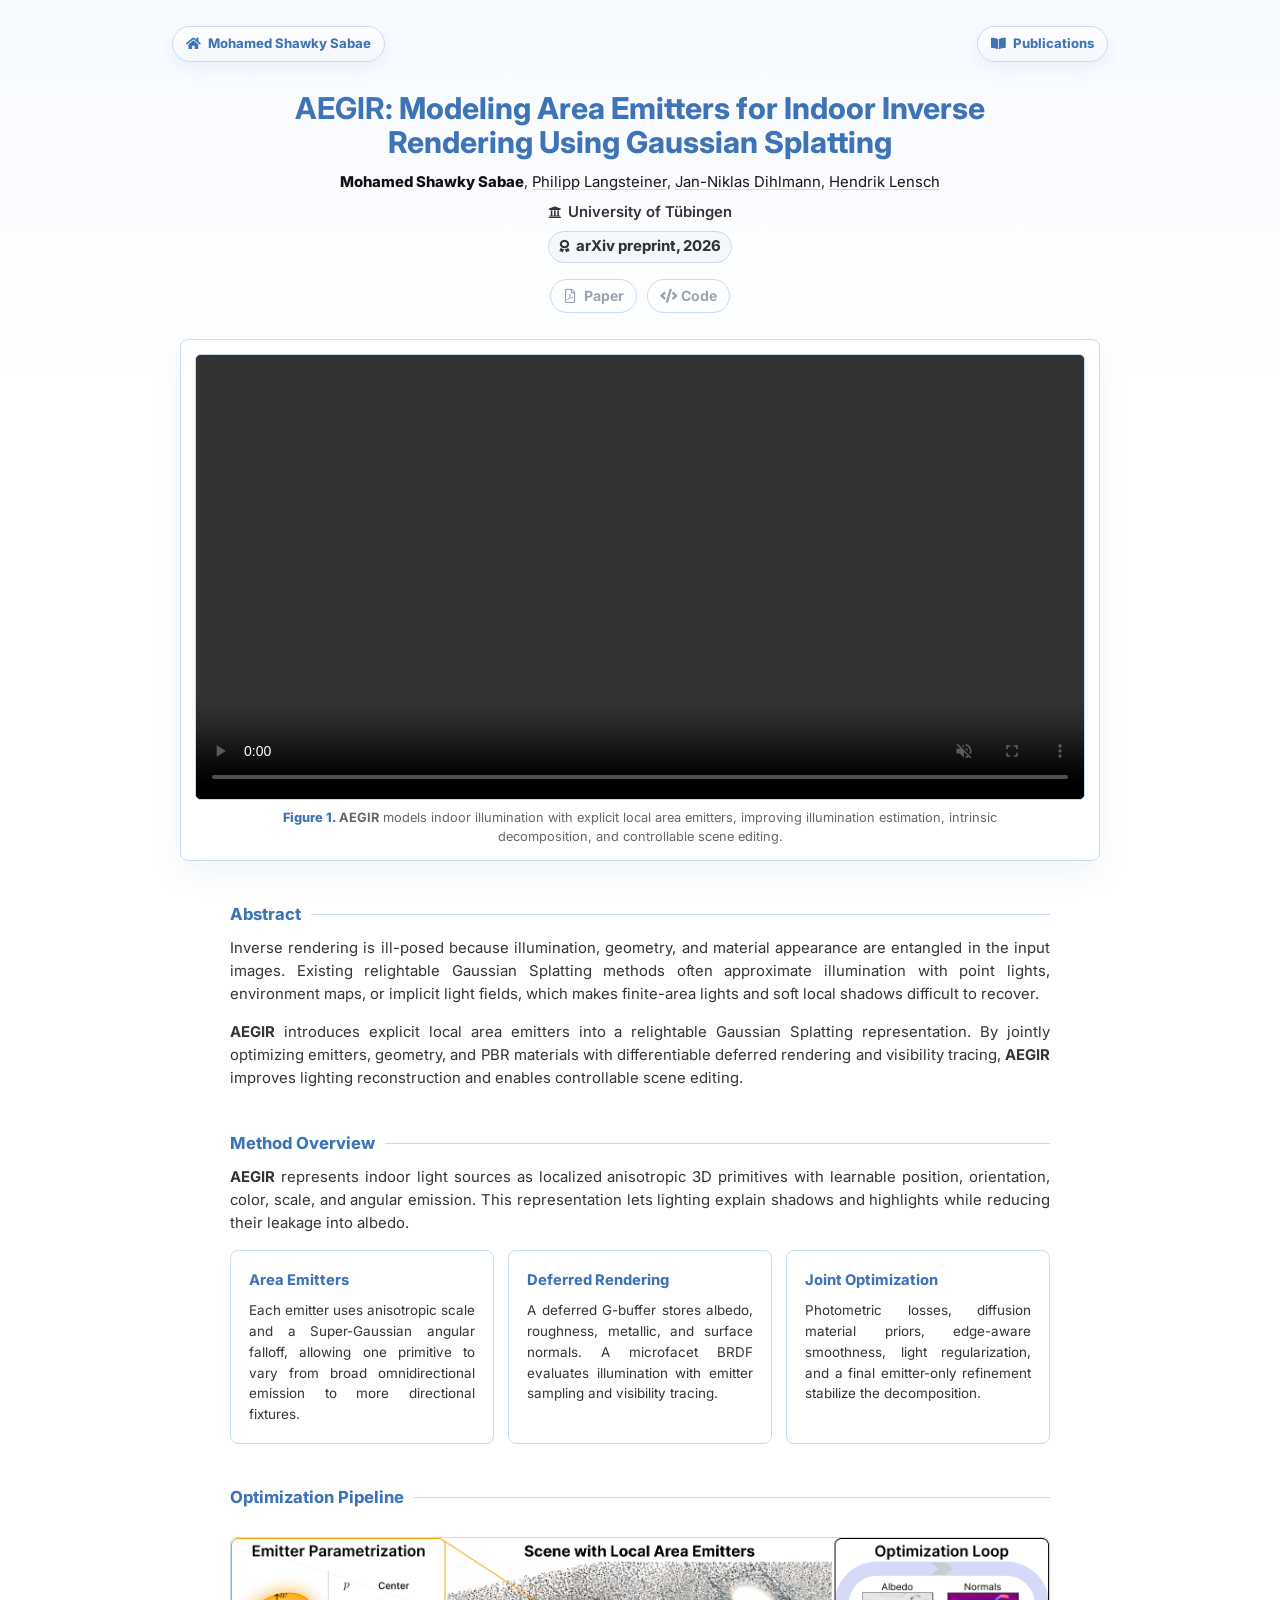
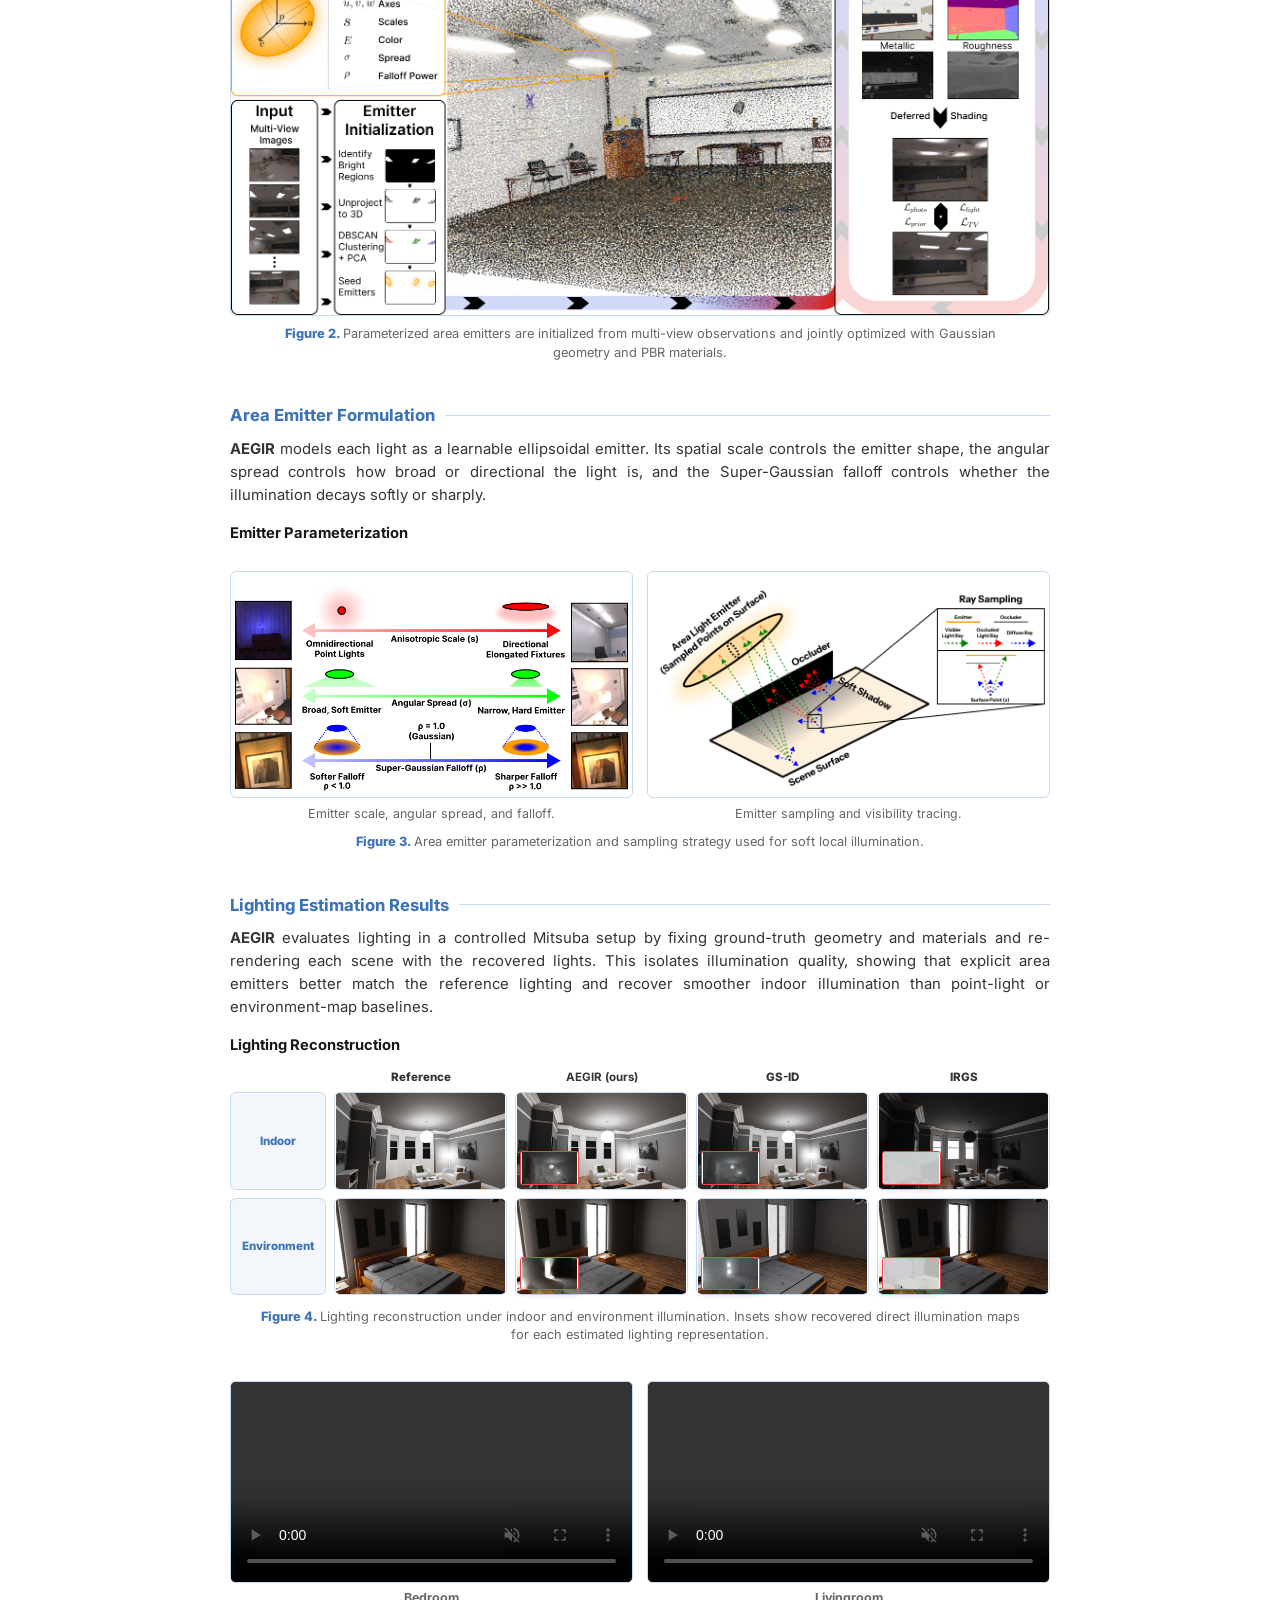
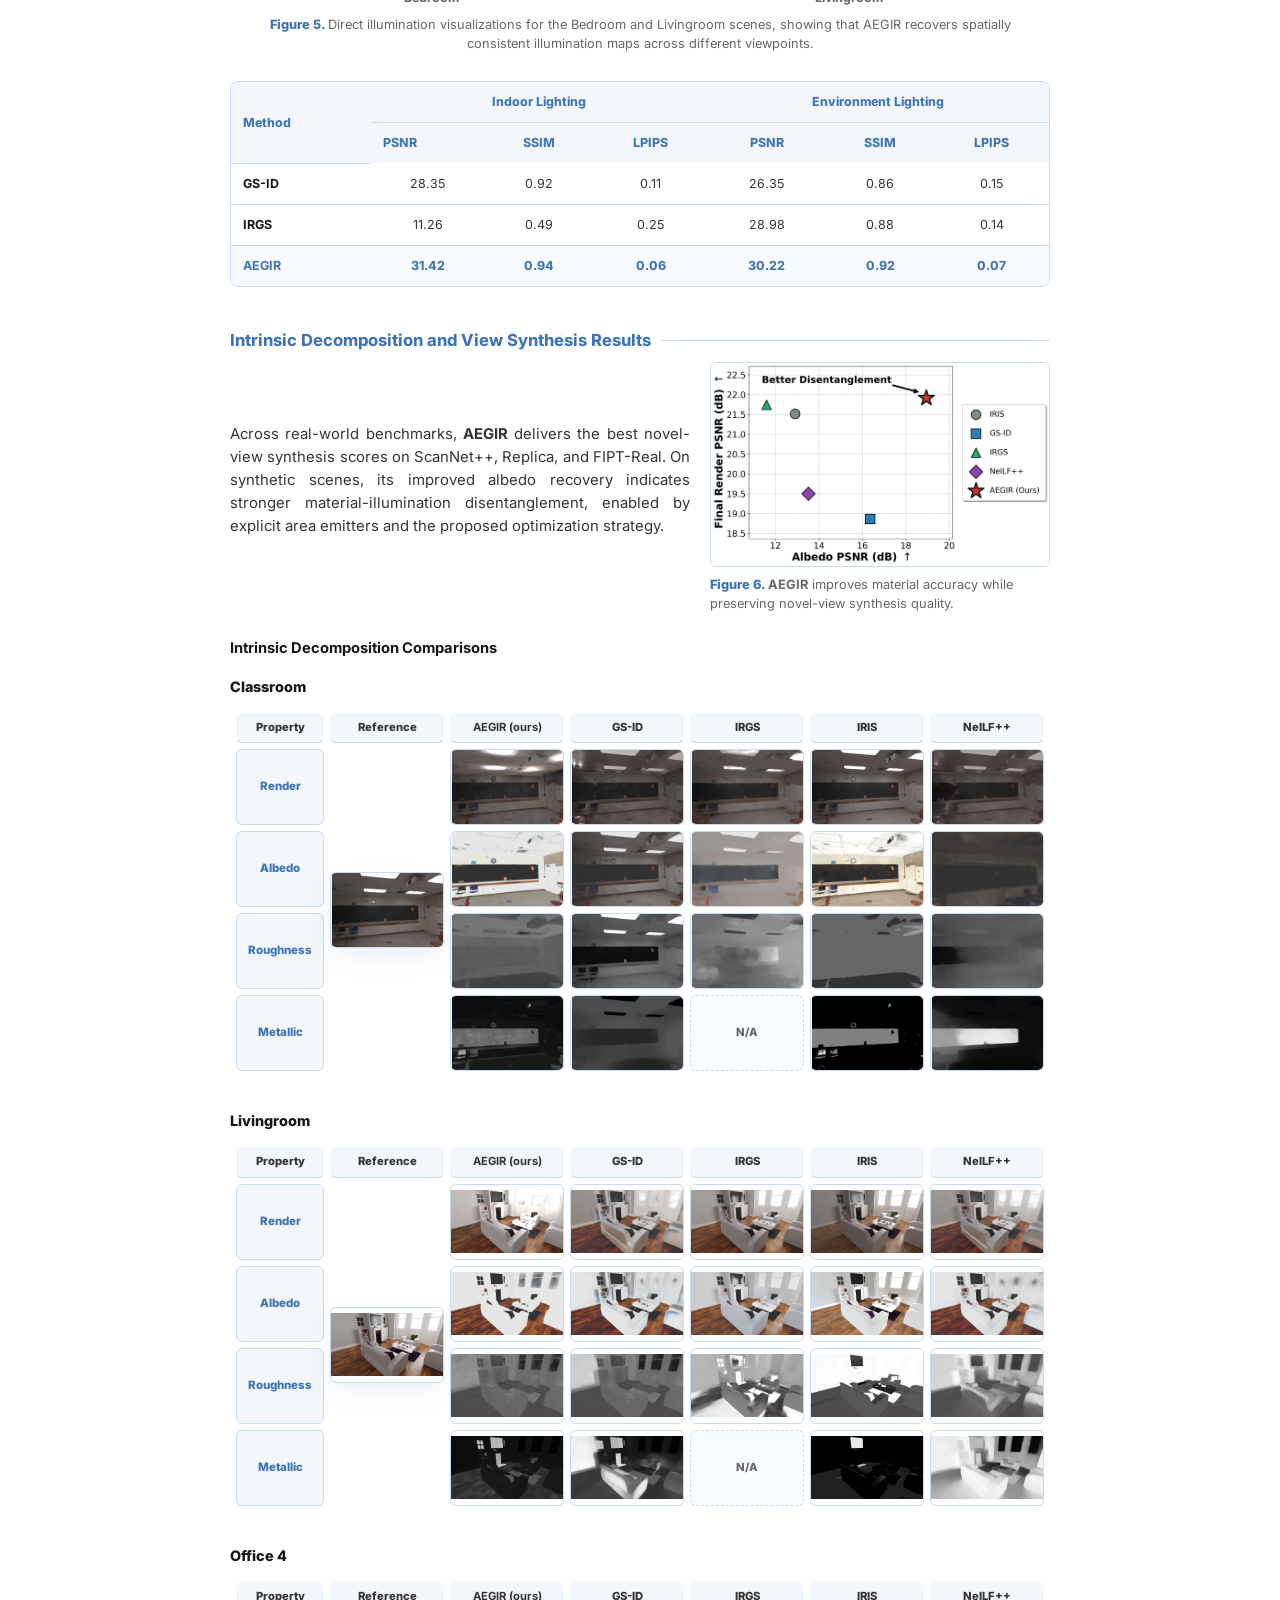
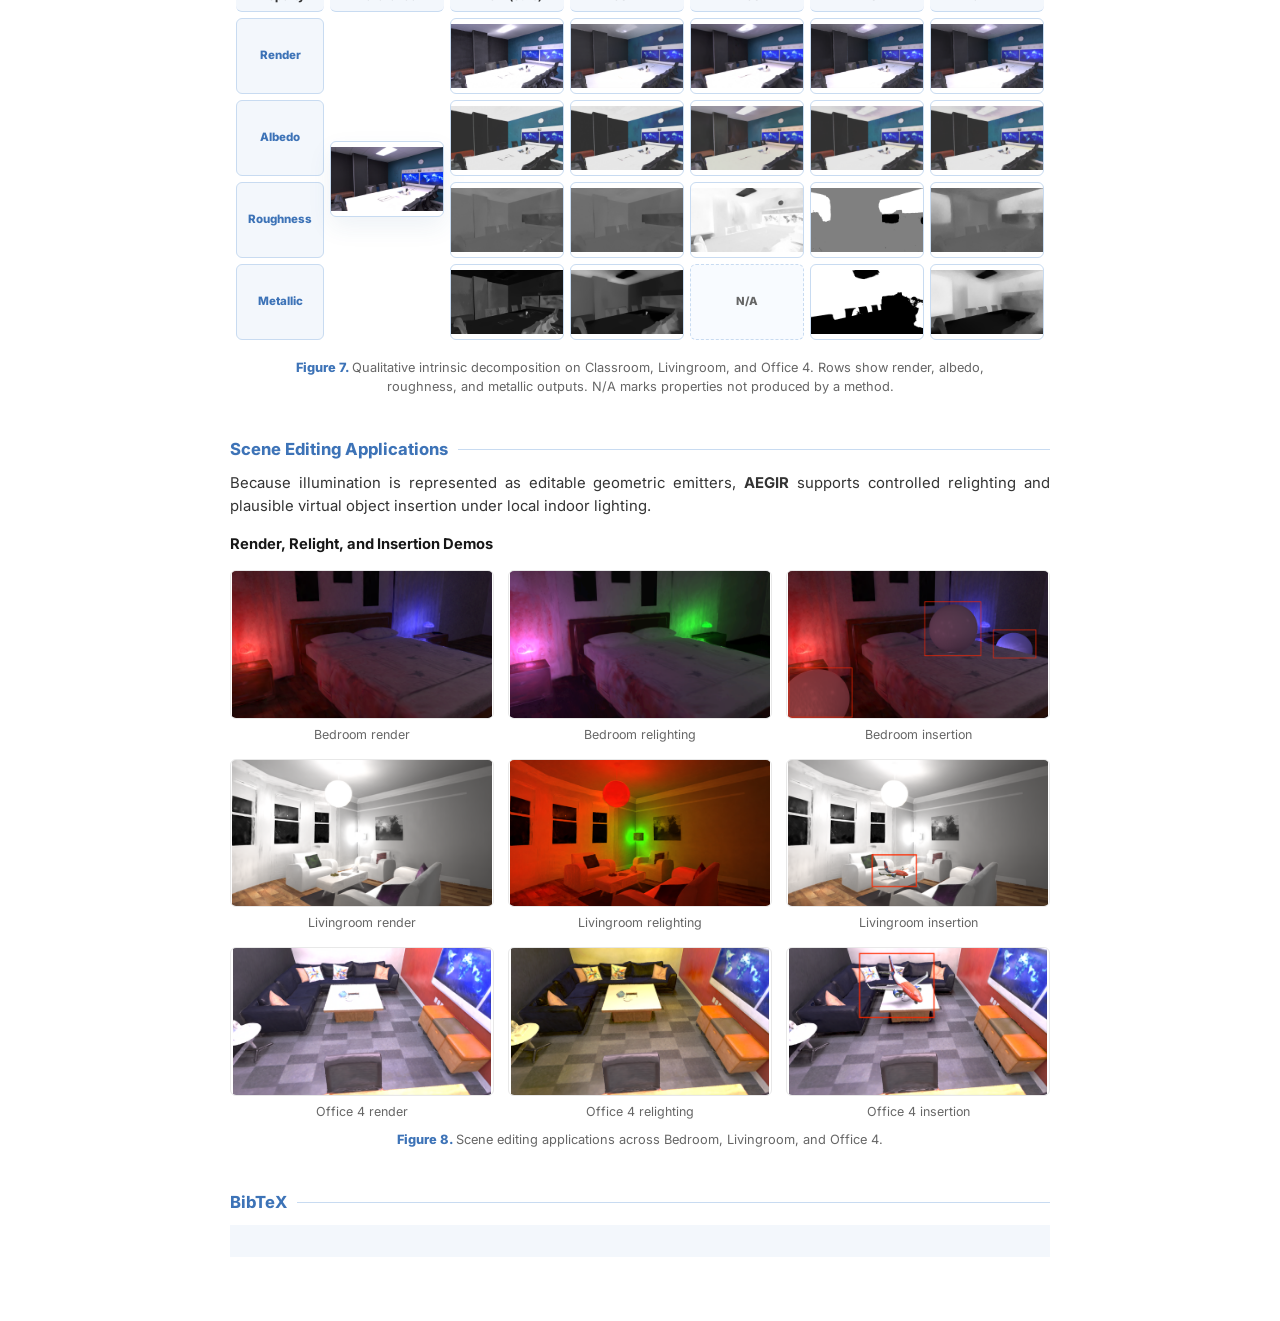
==== commit f6513c46: "update few project assets" ====
--- a/projects/aegir/index.html
+++ b/projects/aegir/index.html
@@ -30,7 +30,7 @@
           <a class="author-link" href="https://graphics.cs.uni-tuebingen.de/team/person?name=Hendrik%20Lensch" target="_blank" rel="noopener">Hendrik Lensch</a>
         </p>
         <p class="paper-affiliations">
-          <i class="fas fa-university" aria-hidden="true"></i> Computer Graphics Group, Eberhard Karls University of T&uuml;bingen
+          <i class="fas fa-university" aria-hidden="true"></i> University of T&uuml;bingen
         </p>
         <p class="paper-venue"><i class="fas fa-award" aria-hidden="true"></i> arXiv preprint, 2026</p>
         <div class="paper-links">
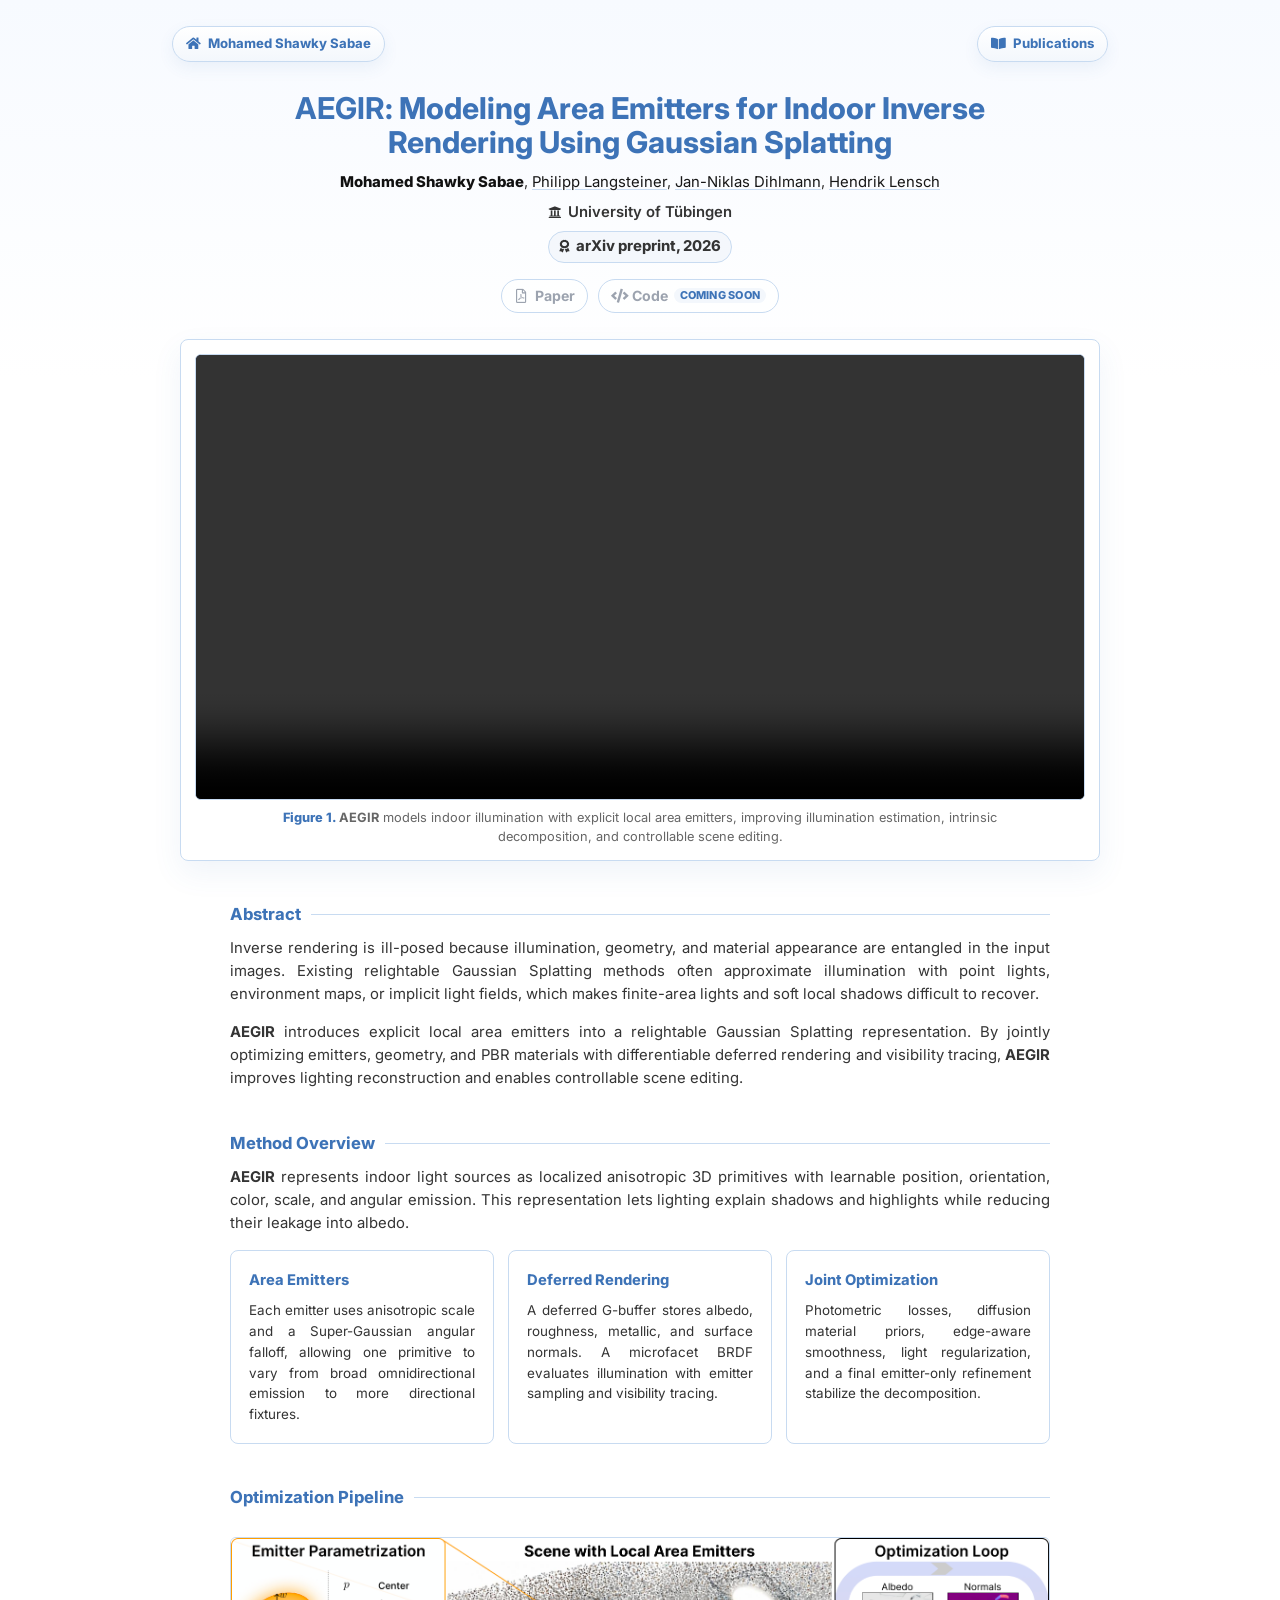
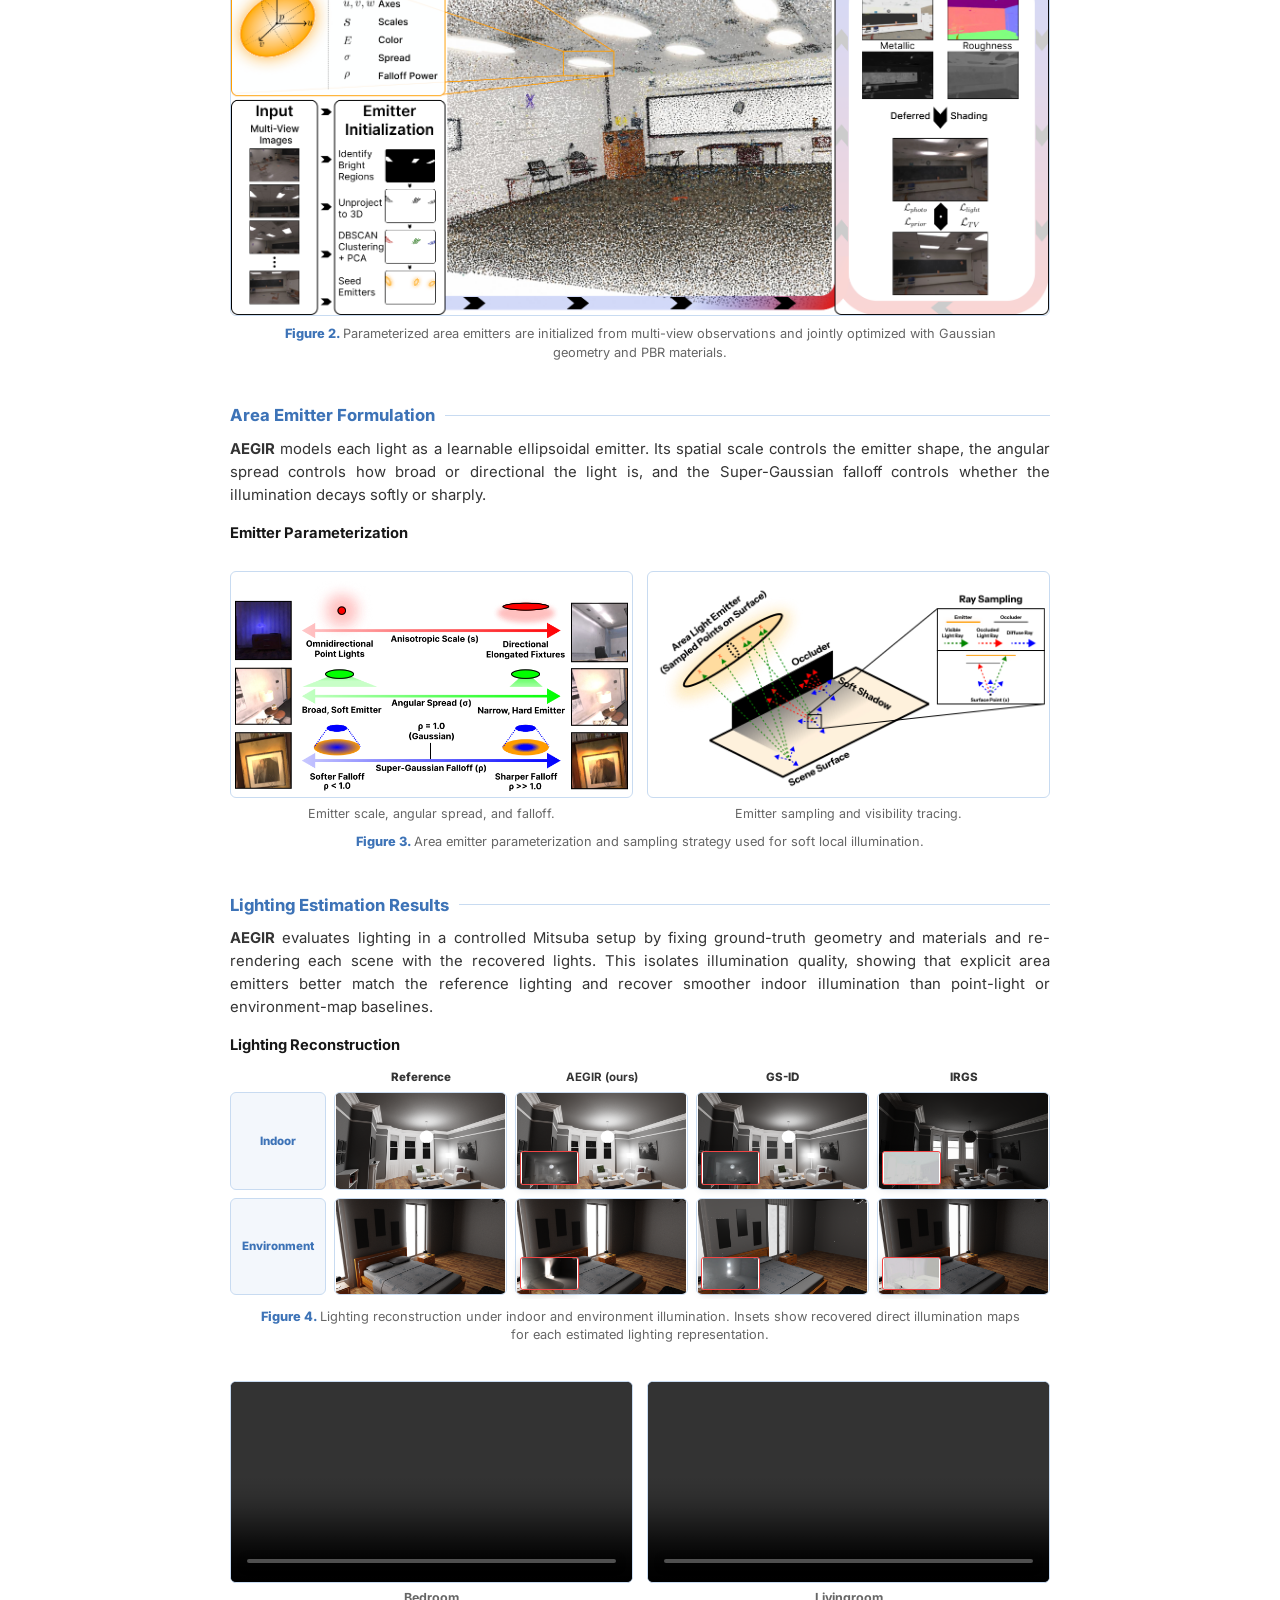
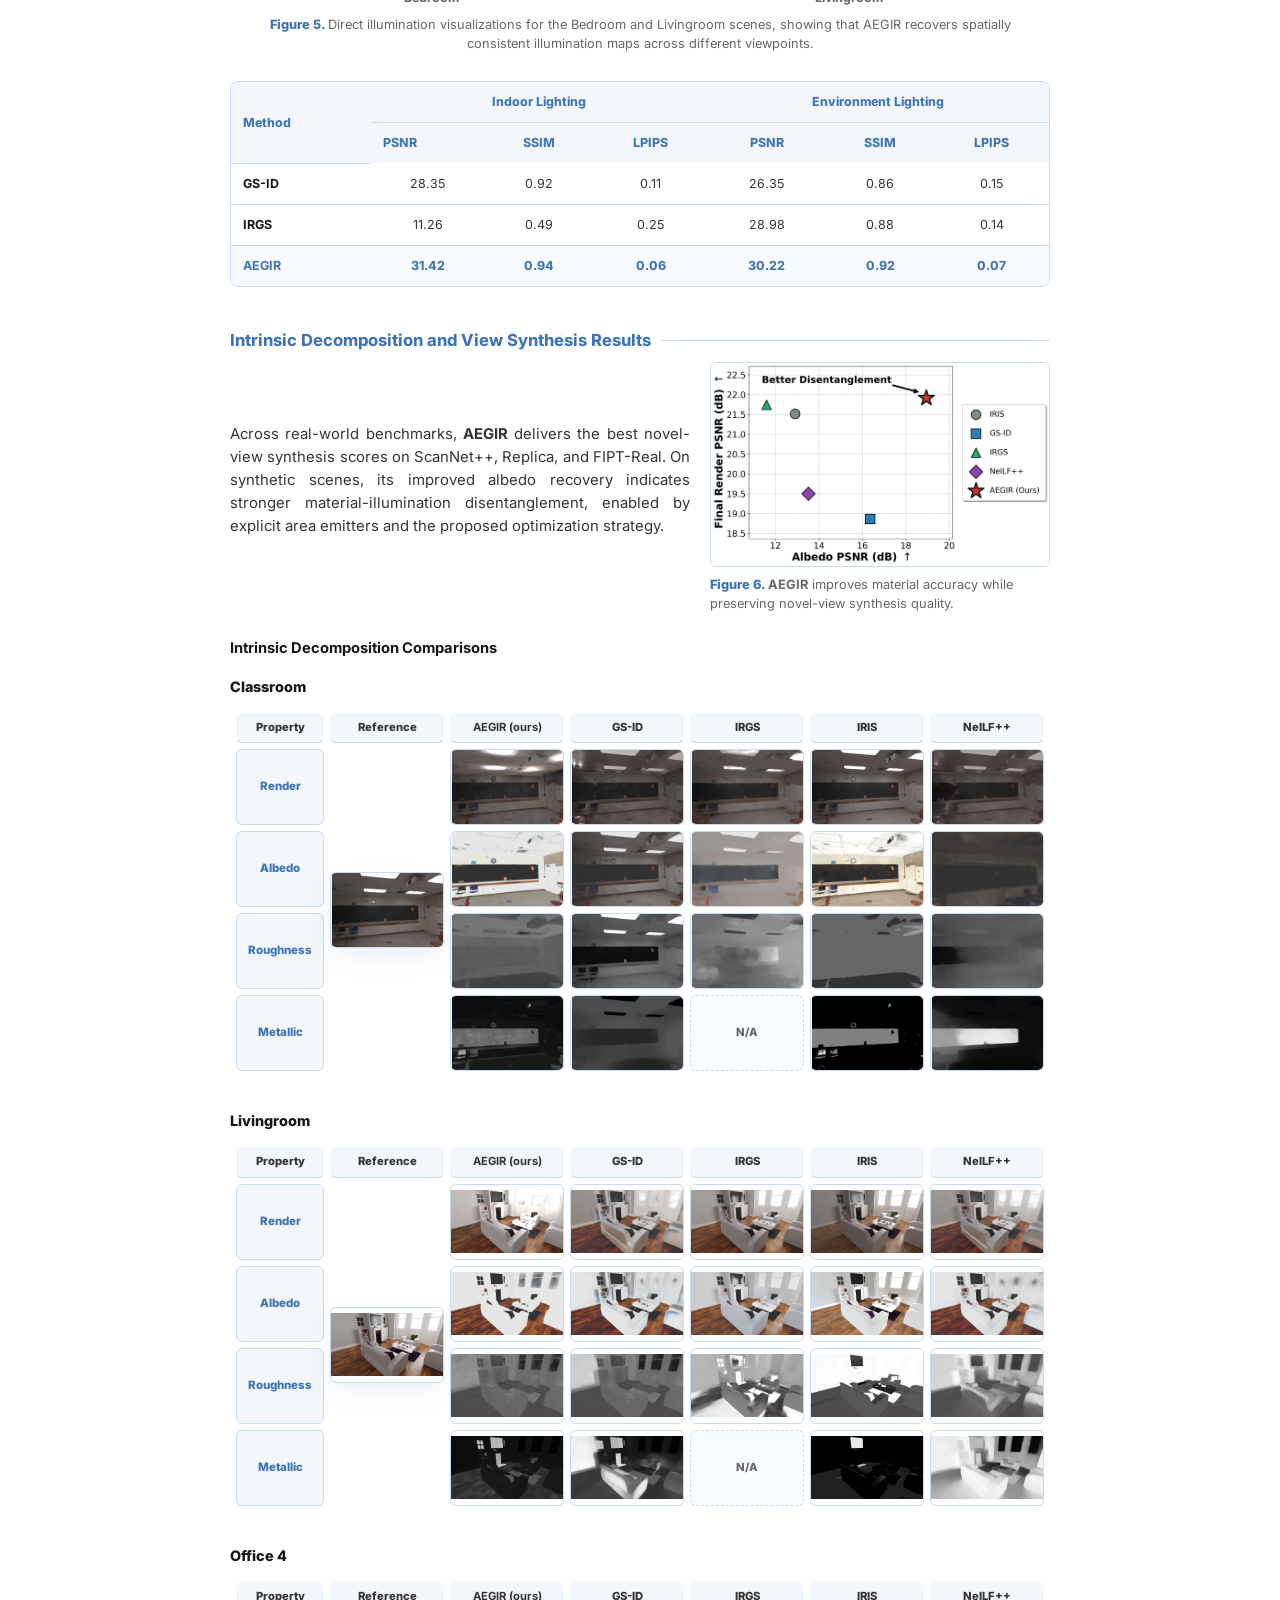
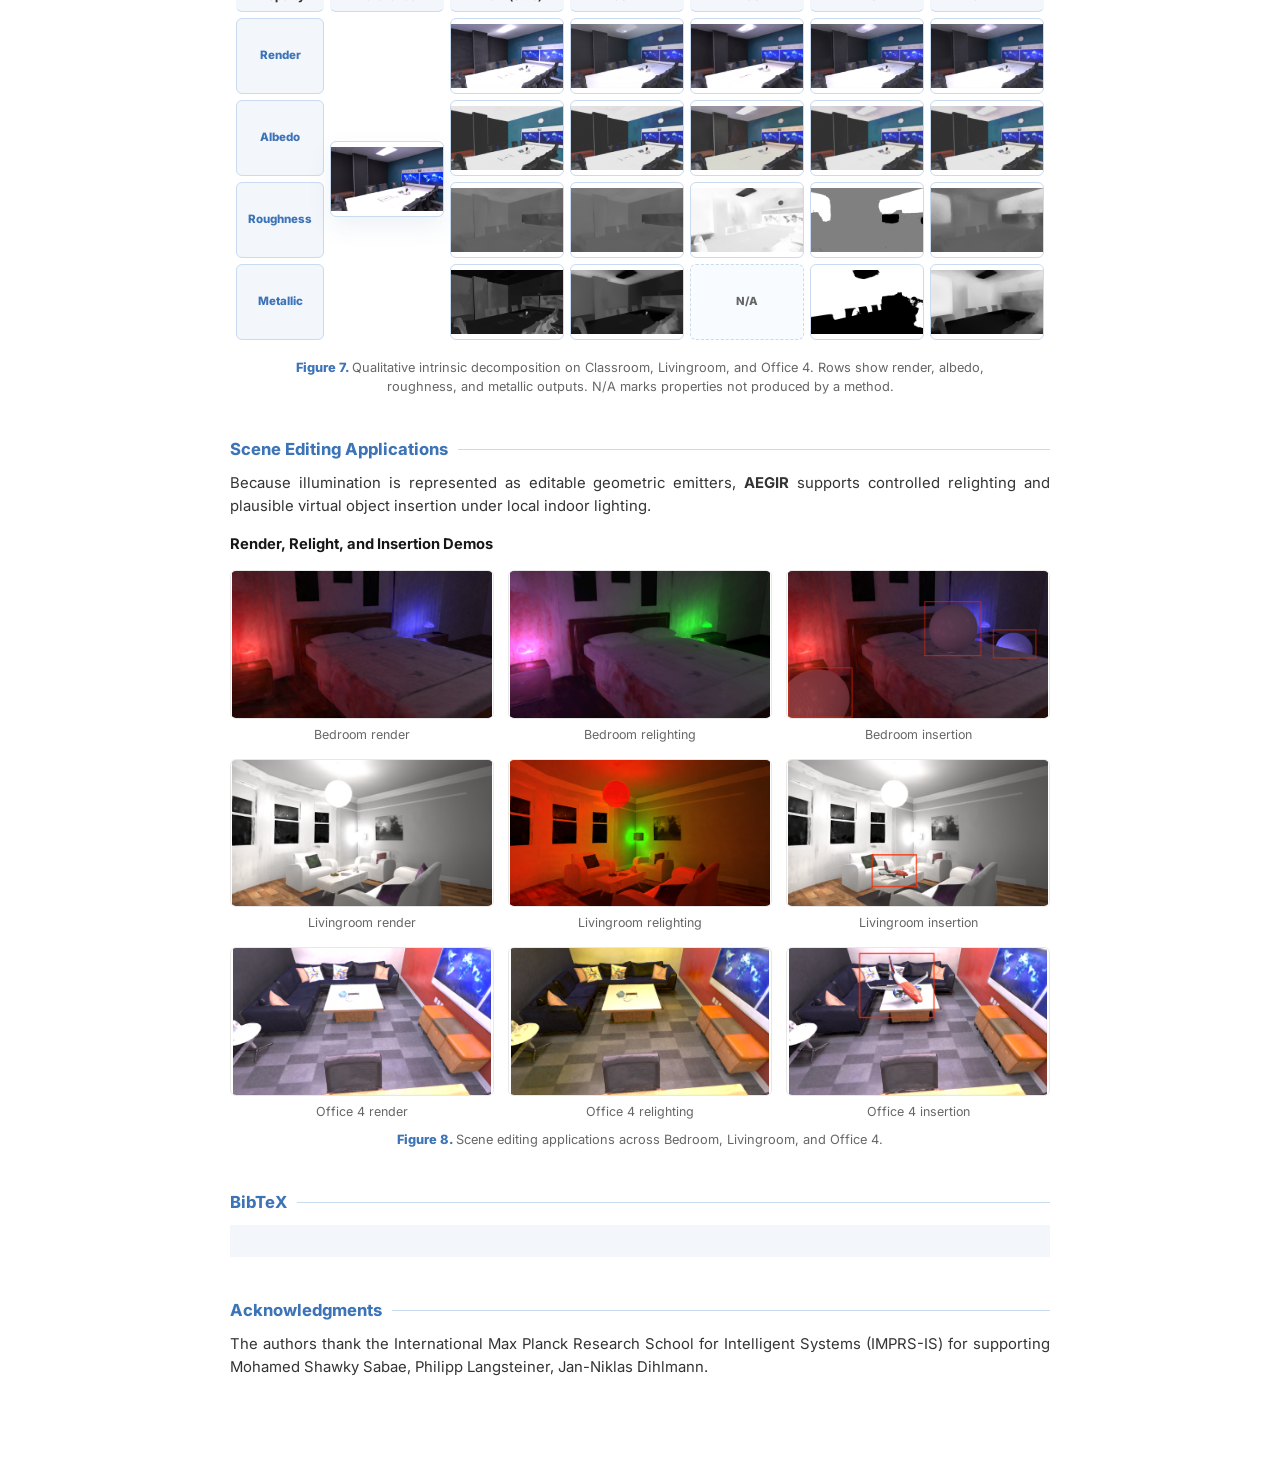
==== commit da139836: "update project page with acknowledgements" ====
--- a/projects/aegir/index.html
+++ b/projects/aegir/index.html
@@ -35,7 +35,7 @@
         <p class="paper-venue"><i class="fas fa-award" aria-hidden="true"></i> arXiv preprint, 2026</p>
         <div class="paper-links">
           <span class="is-disabled"><i class="far fa-file-pdf" aria-hidden="true"></i> Paper</span>
-          <span class="is-disabled"><i class="fas fa-code" aria-hidden="true"></i> Code</span>
+          <span class="is-disabled"><i class="fas fa-code" aria-hidden="true"></i> Code <span class="coming-soon">Coming soon</span></span>
         </div>
       </header>
 
@@ -508,6 +508,13 @@
         <h2>BibTeX</h2>
         <pre><code></code></pre>
       </section>
+
+      <section id="acknowledgments">
+        <h2>Acknowledgments</h2>
+        <p>
+          The authors thank the International Max Planck Research School for Intelligent Systems (IMPRS-IS) for supporting Mohamed Shawky Sabae, Philipp Langsteiner, Jan-Niklas Dihlmann.
+        </p>
+      </section>
     </main>
     <script src="../../assets/js/project-pages.js?v=20260616-aegir-assets" defer></script>
   </body>
--- a/assets/css/minimalist.css
+++ b/assets/css/minimalist.css
@@ -643,8 +643,8 @@
   font-weight: 700;
 }
 
-.paper-links a,
-.paper-links span {
+.paper-links > a,
+.paper-links > span {
   display: inline-flex;
   align-items: center;
   gap: 6px;
@@ -657,6 +657,22 @@
 
 .paper-links .is-disabled {
   color: #9ca3af;
+}
+
+.paper-links .coming-soon {
+  display: inline-flex;
+  align-items: center;
+  min-height: auto;
+  padding: 2px 6px;
+  border: 0;
+  border-radius: 999px;
+  color: var(--accent);
+  background: var(--accent-soft);
+  font-size: 0.68rem;
+  font-weight: 800;
+  line-height: 1;
+  text-transform: uppercase;
+  letter-spacing: 0.02em;
 }
 
 .paper-figure {
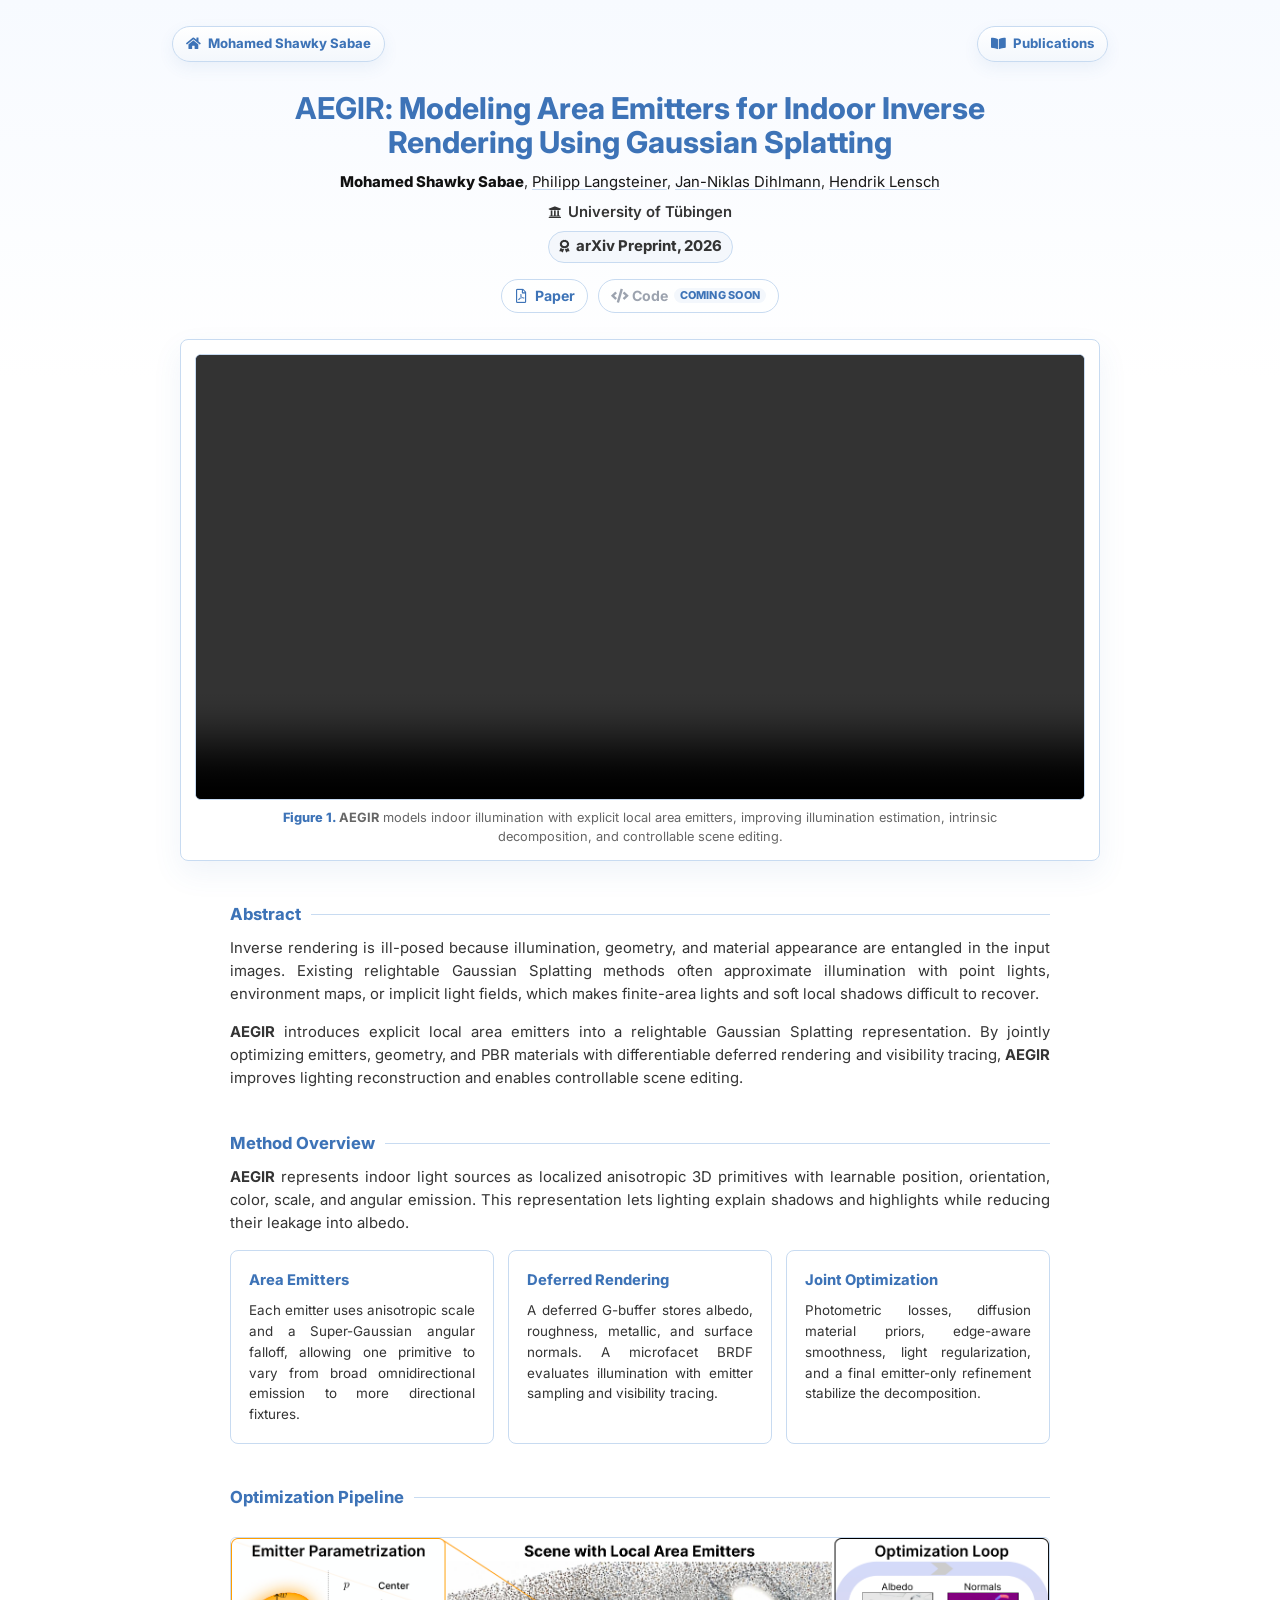
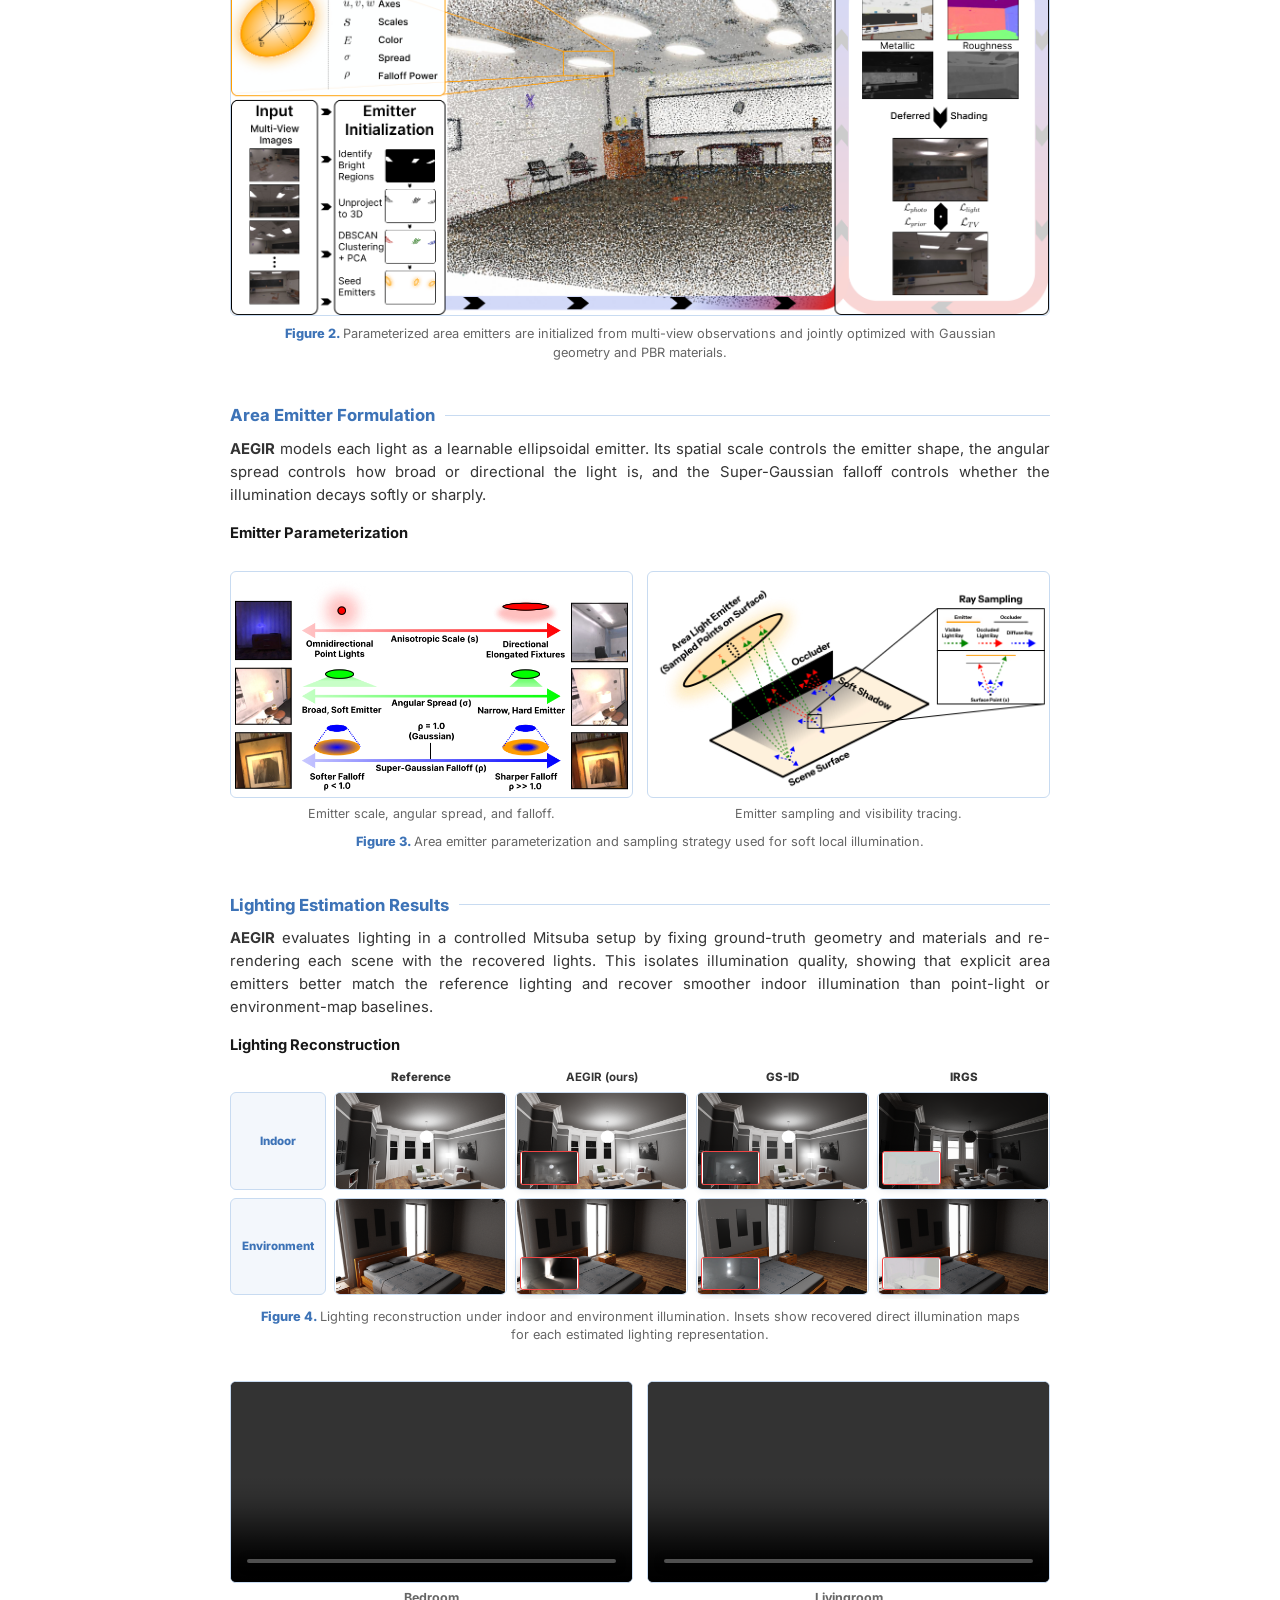
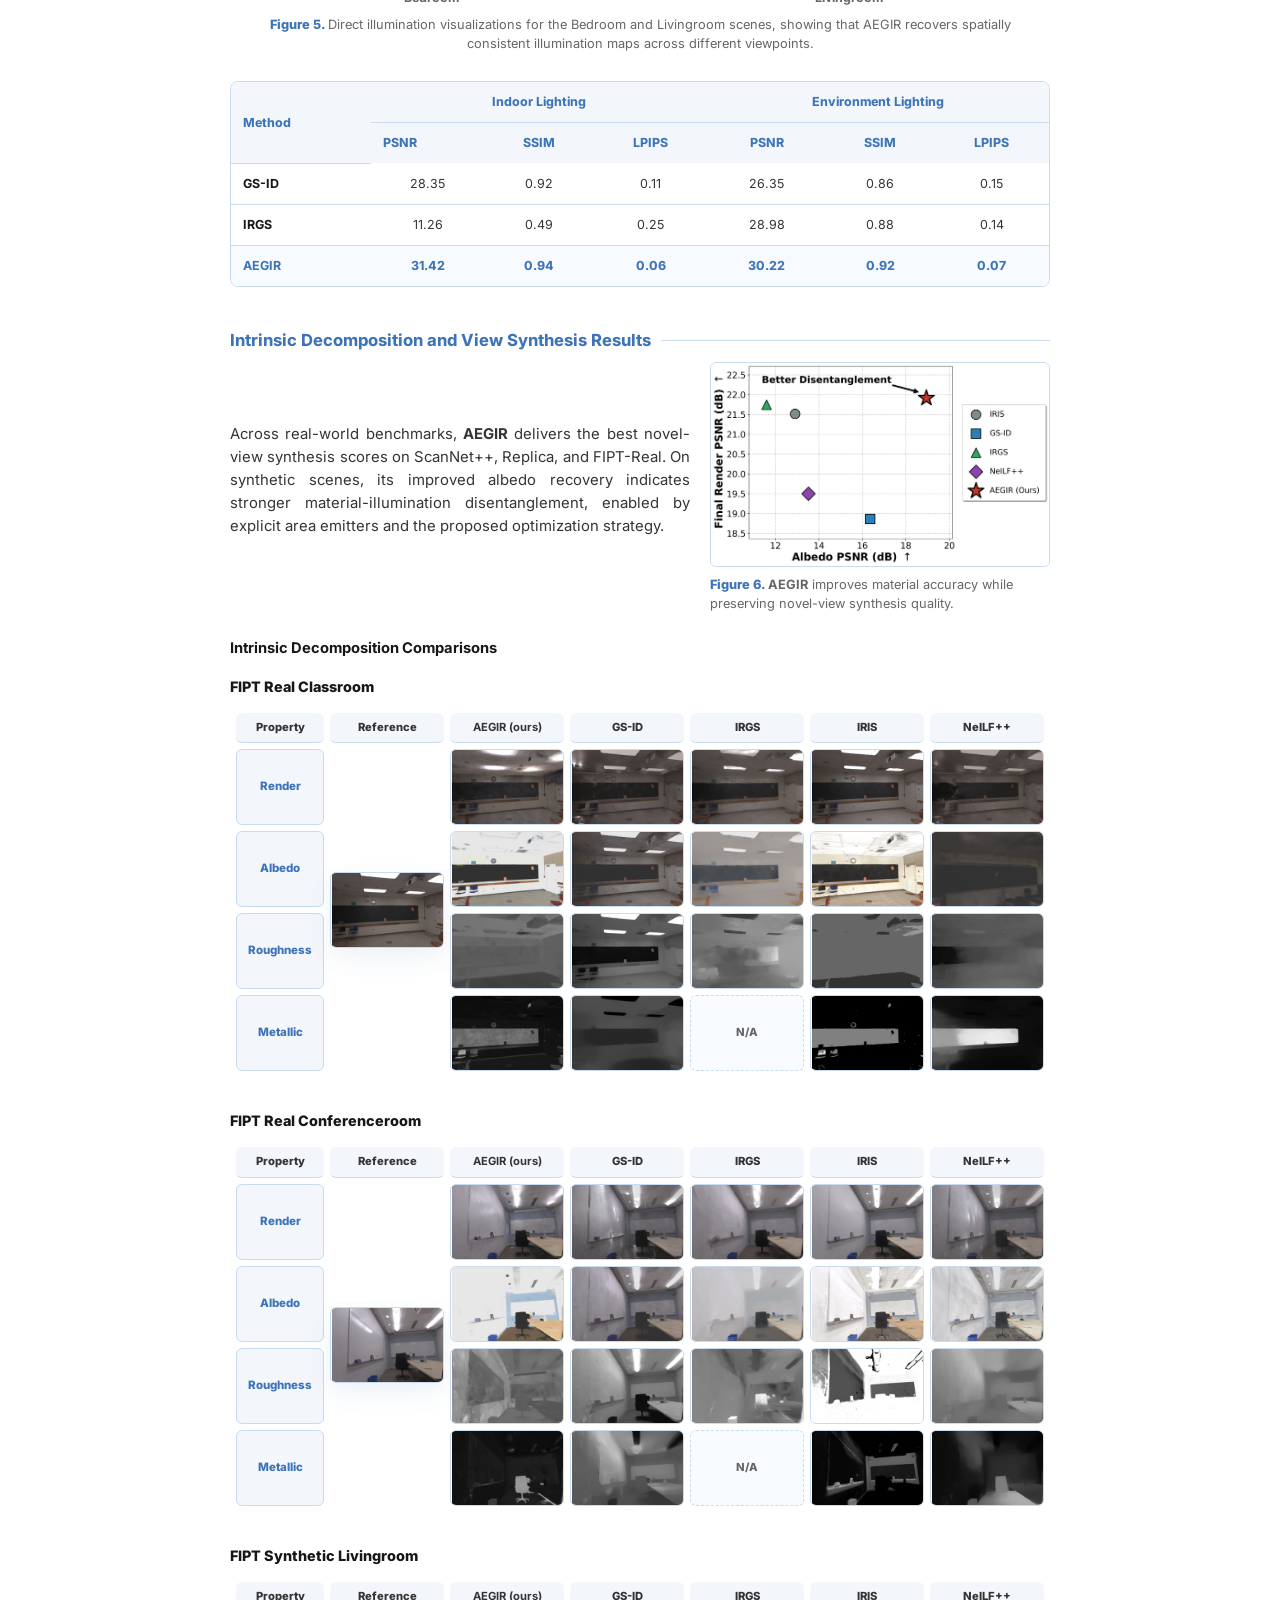
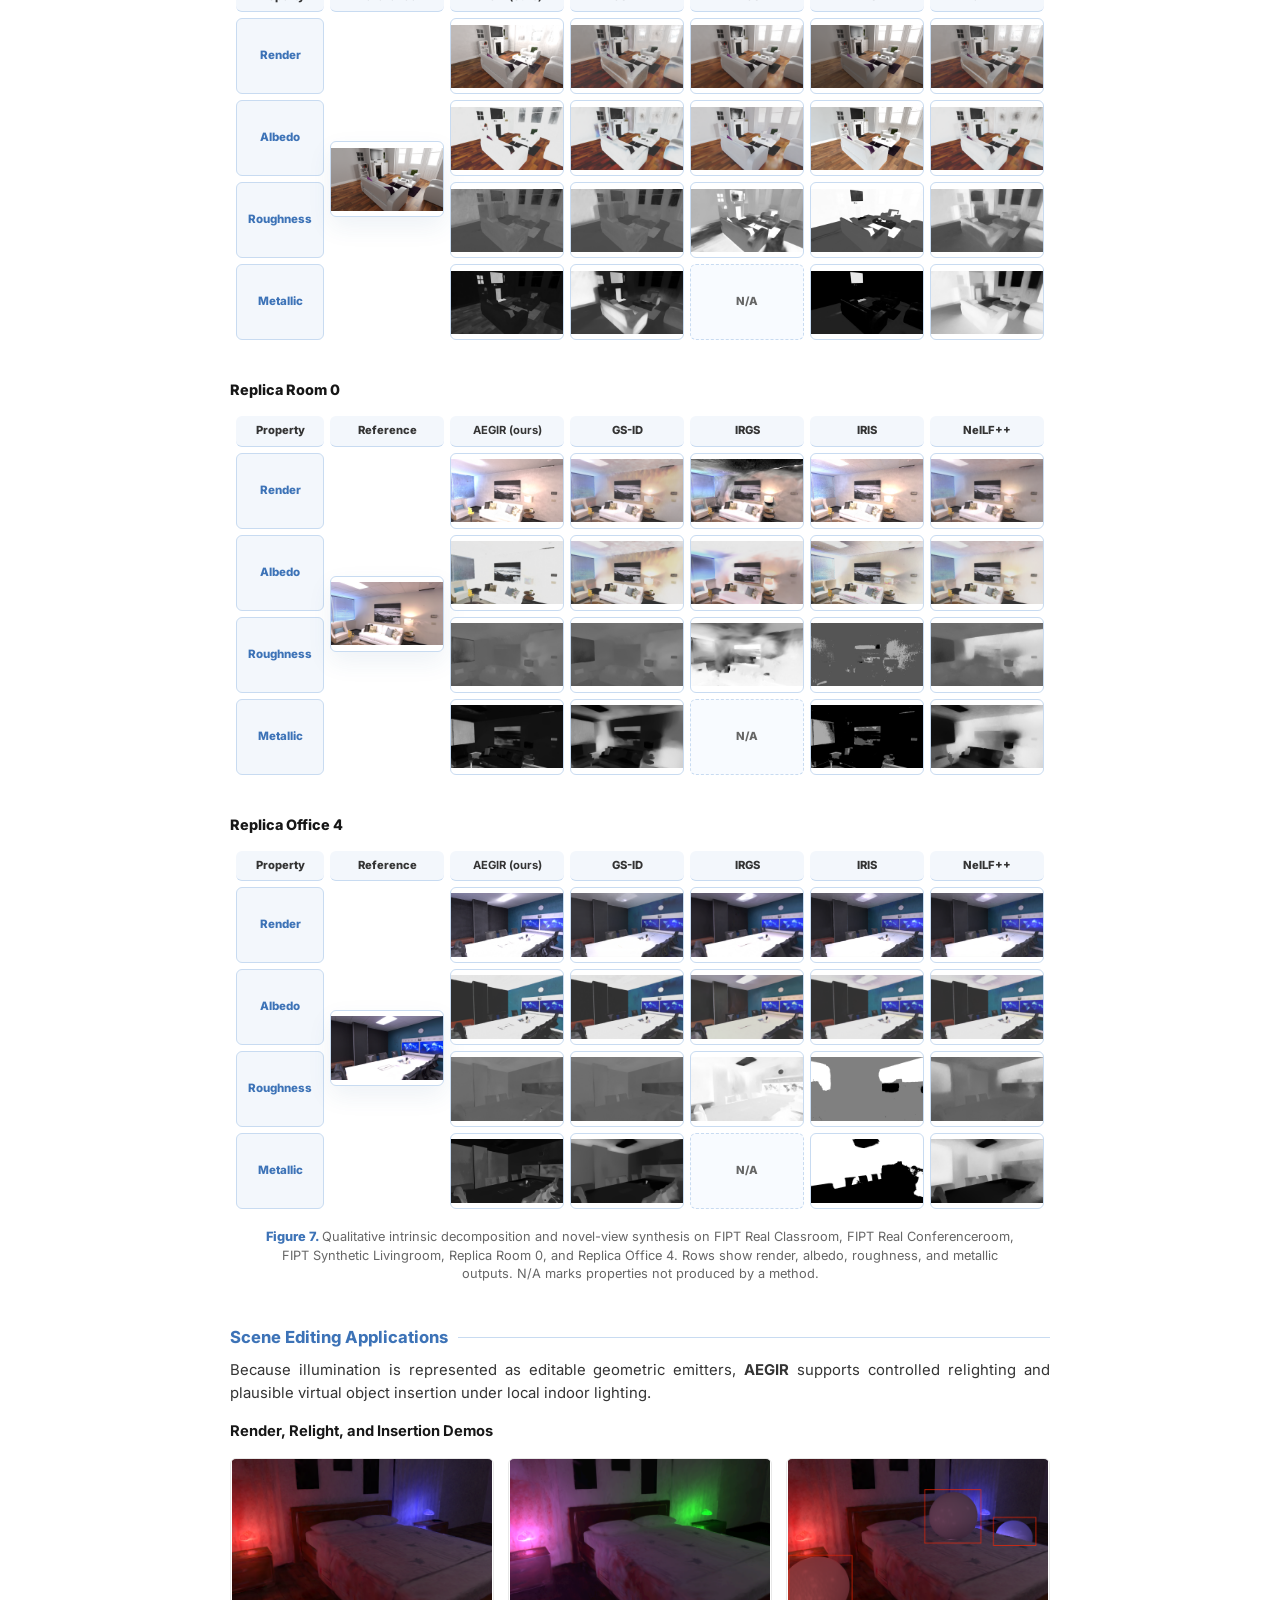
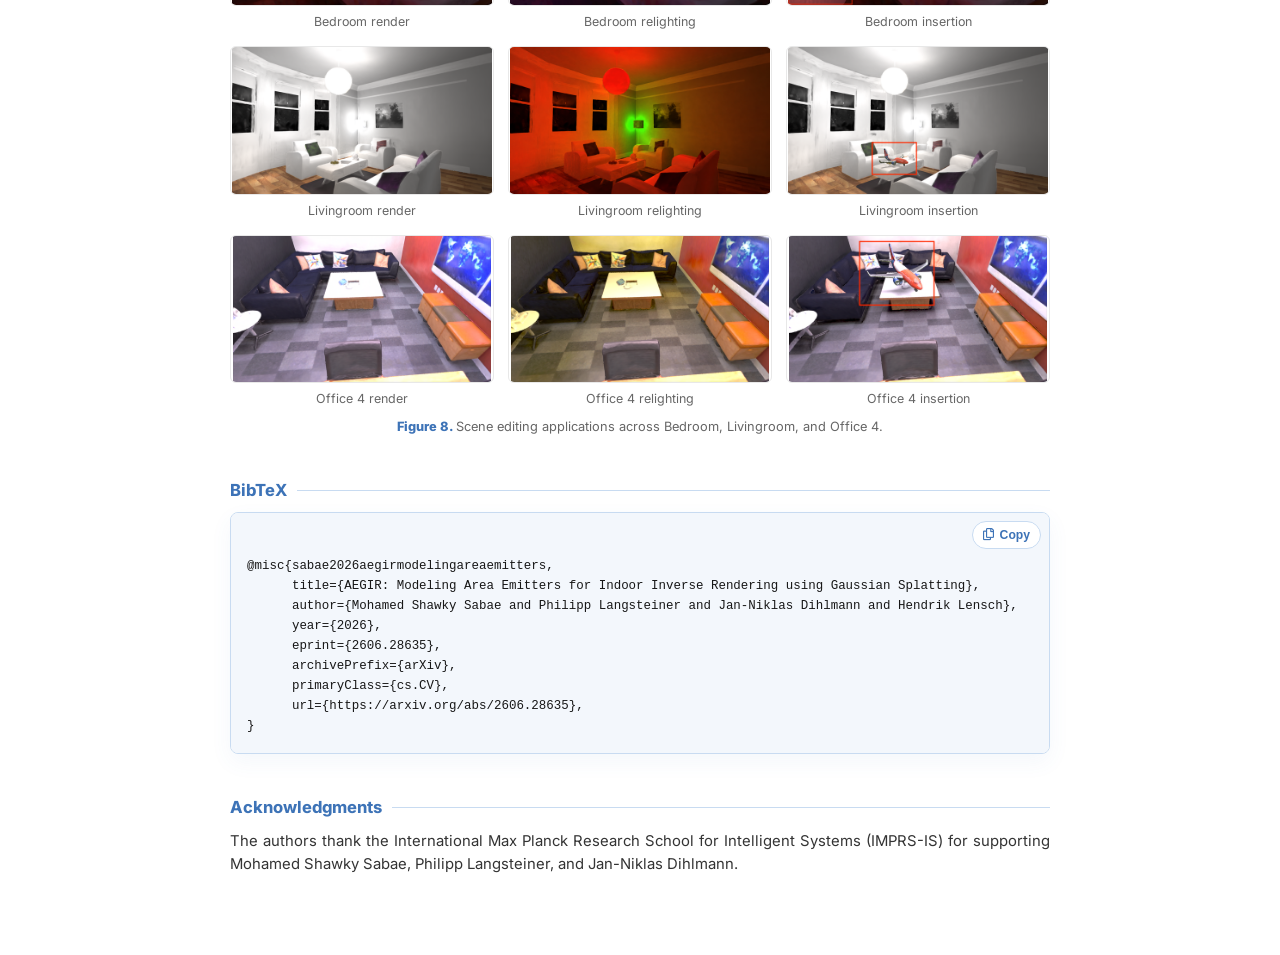
==== commit 3d372ff5: "publish aegir project page" ====
--- a/projects/aegir/index.html
+++ b/projects/aegir/index.html
@@ -32,9 +32,9 @@
         <p class="paper-affiliations">
           <i class="fas fa-university" aria-hidden="true"></i> University of T&uuml;bingen
         </p>
-        <p class="paper-venue"><i class="fas fa-award" aria-hidden="true"></i> arXiv preprint, 2026</p>
+        <p class="paper-venue"><i class="fas fa-award" aria-hidden="true"></i> arXiv Preprint, 2026</p>
         <div class="paper-links">
-          <span class="is-disabled"><i class="far fa-file-pdf" aria-hidden="true"></i> Paper</span>
+          <a href="https://arxiv.org/abs/2606.28635" target="_blank" rel="noopener"><i class="far fa-file-pdf" aria-hidden="true"></i> Paper</a>
           <span class="is-disabled"><i class="fas fa-code" aria-hidden="true"></i> Code <span class="coming-soon">Coming soon</span></span>
         </div>
       </header>
@@ -279,7 +279,7 @@
         <figure class="paper-figure table-figure">
           <div class="intrinsic-comparisons">
             <article>
-              <h4>Classroom</h4>
+              <h4>FIPT Real Classroom</h4>
               <div class="matrix-scroll">
                 <table class="intrinsic-table">
                   <thead>
@@ -335,7 +335,63 @@
             </article>
 
             <article>
-              <h4>Livingroom</h4>
+              <h4>FIPT Real Conferenceroom</h4>
+              <div class="matrix-scroll">
+                <table class="intrinsic-table">
+                  <thead>
+                    <tr>
+                      <th scope="col">Property</th>
+                      <th scope="col">Reference</th>
+                      <th scope="col"><strong>AEGIR (ours)</strong></th>
+                      <th scope="col">GS-ID</th>
+                      <th scope="col">IRGS</th>
+                      <th scope="col">IRIS</th>
+                      <th scope="col">NeILF++</th>
+                    </tr>
+                  </thead>
+                  <tbody>
+                    <tr>
+                      <th scope="row">Render</th>
+                      <td rowspan="4" class="reference-cell">
+                        <figure><img src="../../assets/images/projects/aegir/intrinsic-comparison/conferenceroom/gt.png" alt="Conference Room ground-truth RGB reference" /></figure>
+                      </td>
+                      <td><figure><img src="../../assets/images/projects/aegir/intrinsic-comparison/conferenceroom/aegir/rgb.png" alt="Conference Room AEGIR render" /></figure></td>
+                      <td><figure><img src="../../assets/images/projects/aegir/intrinsic-comparison/conferenceroom/gsid/rgb.png" alt="Conference Room GS-ID render" /></figure></td>
+                      <td><figure><img src="../../assets/images/projects/aegir/intrinsic-comparison/conferenceroom/irgs/rgb.png" alt="Conference Room IRGS render" /></figure></td>
+                      <td><figure><img src="../../assets/images/projects/aegir/intrinsic-comparison/conferenceroom/iris/rgb.png" alt="Conference Room IRIS render" /></figure></td>
+                      <td><figure><img src="../../assets/images/projects/aegir/intrinsic-comparison/conferenceroom/neilfpp/rgb.png" alt="Conference Room NeILF++ render" /></figure></td>
+                    </tr>
+                    <tr>
+                      <th scope="row">Albedo</th>
+                      <td><figure><img src="../../assets/images/projects/aegir/intrinsic-comparison/conferenceroom/aegir/albedo.png" alt="Conference Room AEGIR albedo" /></figure></td>
+                      <td><figure><img src="../../assets/images/projects/aegir/intrinsic-comparison/conferenceroom/gsid/albedo.png" alt="Conference Room GS-ID albedo" /></figure></td>
+                      <td><figure><img src="../../assets/images/projects/aegir/intrinsic-comparison/conferenceroom/irgs/albedo.png" alt="Conference Room IRGS albedo" /></figure></td>
+                      <td><figure><img src="../../assets/images/projects/aegir/intrinsic-comparison/conferenceroom/iris/albedo.png" alt="Conference Room IRIS albedo" /></figure></td>
+                      <td><figure><img src="../../assets/images/projects/aegir/intrinsic-comparison/conferenceroom/neilfpp/albedo.png" alt="Conference Room NeILF++ albedo" /></figure></td>
+                    </tr>
+                    <tr>
+                      <th scope="row">Roughness</th>
+                      <td><figure><img src="../../assets/images/projects/aegir/intrinsic-comparison/conferenceroom/aegir/rough.png" alt="Conference Room AEGIR roughness" /></figure></td>
+                      <td><figure><img src="../../assets/images/projects/aegir/intrinsic-comparison/conferenceroom/gsid/rough.png" alt="Conference Room GS-ID roughness" /></figure></td>
+                      <td><figure><img src="../../assets/images/projects/aegir/intrinsic-comparison/conferenceroom/irgs/rough.png" alt="Conference Room IRGS roughness" /></figure></td>
+                      <td><figure><img src="../../assets/images/projects/aegir/intrinsic-comparison/conferenceroom/iris/rough.png" alt="Conference Room IRIS roughness" /></figure></td>
+                      <td><figure><img src="../../assets/images/projects/aegir/intrinsic-comparison/conferenceroom/neilfpp/rough.png" alt="Conference Room NeILF++ roughness" /></figure></td>
+                    </tr>
+                    <tr>
+                      <th scope="row">Metallic</th>
+                      <td><figure><img src="../../assets/images/projects/aegir/intrinsic-comparison/conferenceroom/aegir/metal.png" alt="Conference Room AEGIR metallic" /></figure></td>
+                      <td><figure><img src="../../assets/images/projects/aegir/intrinsic-comparison/conferenceroom/gsid/metal.png" alt="Conference Room GS-ID metallic" /></figure></td>
+                      <td class="na-cell">N/A</td>
+                      <td><figure><img src="../../assets/images/projects/aegir/intrinsic-comparison/conferenceroom/iris/metal.png" alt="Conference Room IRIS metallic" /></figure></td>
+                      <td><figure><img src="../../assets/images/projects/aegir/intrinsic-comparison/conferenceroom/neilfpp/metal.png" alt="Conference Room NeILF++ metallic" /></figure></td>
+                    </tr>
+                  </tbody>
+                </table>
+              </div>
+            </article>
+
+            <article>
+              <h4>FIPT Synthetic Livingroom</h4>
               <div class="matrix-scroll">
                 <table class="intrinsic-table">
                   <thead>
@@ -391,7 +447,63 @@
             </article>
 
             <article>
-              <h4>Office 4</h4>
+              <h4>Replica Room 0</h4>
+              <div class="matrix-scroll">
+                <table class="intrinsic-table">
+                  <thead>
+                    <tr>
+                      <th scope="col">Property</th>
+                      <th scope="col">Reference</th>
+                      <th scope="col"><strong>AEGIR (ours)</strong></th>
+                      <th scope="col">GS-ID</th>
+                      <th scope="col">IRGS</th>
+                      <th scope="col">IRIS</th>
+                      <th scope="col">NeILF++</th>
+                    </tr>
+                  </thead>
+                  <tbody>
+                    <tr>
+                      <th scope="row">Render</th>
+                      <td rowspan="4" class="reference-cell">
+                        <figure><img src="../../assets/images/projects/aegir/intrinsic-comparison/room0/rgb.png" alt="Room 0 ground-truth RGB reference" /></figure>
+                      </td>
+                      <td><figure><img src="../../assets/images/projects/aegir/intrinsic-comparison/room0/aegir/rgb.png" alt="Room 0 AEGIR render" /></figure></td>
+                      <td><figure><img src="../../assets/images/projects/aegir/intrinsic-comparison/room0/gsid/rgb.png" alt="Room 0 GS-ID render" /></figure></td>
+                      <td><figure><img src="../../assets/images/projects/aegir/intrinsic-comparison/room0/irgs/rgb.png" alt="Room 0 IRGS render" /></figure></td>
+                      <td><figure><img src="../../assets/images/projects/aegir/intrinsic-comparison/room0/iris/rgb.png" alt="Room 0 IRIS render" /></figure></td>
+                      <td><figure><img src="../../assets/images/projects/aegir/intrinsic-comparison/room0/neilfpp/rgb.png" alt="Room 0 NeILF++ render" /></figure></td>
+                    </tr>
+                    <tr>
+                      <th scope="row">Albedo</th>
+                      <td><figure><img src="../../assets/images/projects/aegir/intrinsic-comparison/room0/aegir/albedo.png" alt="Room 0 AEGIR albedo" /></figure></td>
+                      <td><figure><img src="../../assets/images/projects/aegir/intrinsic-comparison/room0/gsid/albedo.png" alt="Room 0 GS-ID albedo" /></figure></td>
+                      <td><figure><img src="../../assets/images/projects/aegir/intrinsic-comparison/room0/irgs/albedo.png" alt="Room 0 IRGS albedo" /></figure></td>
+                      <td><figure><img src="../../assets/images/projects/aegir/intrinsic-comparison/room0/iris/albedo.png" alt="Room 0 IRIS albedo" /></figure></td>
+                      <td><figure><img src="../../assets/images/projects/aegir/intrinsic-comparison/room0/neilfpp/albedo.png" alt="Room 0 NeILF++ albedo" /></figure></td>
+                    </tr>
+                    <tr>
+                      <th scope="row">Roughness</th>
+                      <td><figure><img src="../../assets/images/projects/aegir/intrinsic-comparison/room0/aegir/rough.png" alt="Room 0 AEGIR roughness" /></figure></td>
+                      <td><figure><img src="../../assets/images/projects/aegir/intrinsic-comparison/room0/gsid/rough.png" alt="Room 0 GS-ID roughness" /></figure></td>
+                      <td><figure><img src="../../assets/images/projects/aegir/intrinsic-comparison/room0/irgs/rough.png" alt="Room 0 IRGS roughness" /></figure></td>
+                      <td><figure><img src="../../assets/images/projects/aegir/intrinsic-comparison/room0/iris/rough.png" alt="Room 0 IRIS roughness" /></figure></td>
+                      <td><figure><img src="../../assets/images/projects/aegir/intrinsic-comparison/room0/neilfpp/rough.png" alt="Room 0 NeILF++ roughness" /></figure></td>
+                    </tr>
+                    <tr>
+                      <th scope="row">Metallic</th>
+                      <td><figure><img src="../../assets/images/projects/aegir/intrinsic-comparison/room0/aegir/metal.png" alt="Room 0 AEGIR metallic" /></figure></td>
+                      <td><figure><img src="../../assets/images/projects/aegir/intrinsic-comparison/room0/gsid/metal.png" alt="Room 0 GS-ID metallic" /></figure></td>
+                      <td class="na-cell">N/A</td>
+                      <td><figure><img src="../../assets/images/projects/aegir/intrinsic-comparison/room0/iris/metal.png" alt="Room 0 IRIS metallic" /></figure></td>
+                      <td><figure><img src="../../assets/images/projects/aegir/intrinsic-comparison/room0/neilfpp/metal.png" alt="Room 0 NeILF++ metallic" /></figure></td>
+                    </tr>
+                  </tbody>
+                </table>
+              </div>
+            </article>
+
+            <article>
+              <h4>Replica Office 4</h4>
               <div class="matrix-scroll">
                 <table class="intrinsic-table">
                   <thead>
@@ -447,7 +559,7 @@
             </article>
           </div>
           <figcaption>
-            Qualitative intrinsic decomposition on Classroom, Livingroom, and Office 4. Rows show render, albedo, roughness, and metallic outputs. N/A marks properties not produced by a method.
+            Qualitative intrinsic decomposition and novel-view synthesis on FIPT Real Classroom, FIPT Real Conferenceroom, FIPT Synthetic Livingroom, Replica Room 0, and Replica Office 4. Rows show render, albedo, roughness, and metallic outputs. N/A marks properties not produced by a method.
           </figcaption>
         </figure>
       </section>
@@ -506,13 +618,24 @@
 
       <section id="bibtex">
         <h2>BibTeX</h2>
-        <pre><code></code></pre>
+        <div class="bibtex-card">
+          <button class="copy-bibtex" type="button"><i class="far fa-copy" aria-hidden="true"></i> Copy</button>
+          <pre><code>@misc{sabae2026aegirmodelingareaemitters,
+      title={AEGIR: Modeling Area Emitters for Indoor Inverse Rendering using Gaussian Splatting}, 
+      author={Mohamed Shawky Sabae and Philipp Langsteiner and Jan-Niklas Dihlmann and Hendrik Lensch},
+      year={2026},
+      eprint={2606.28635},
+      archivePrefix={arXiv},
+      primaryClass={cs.CV},
+      url={https://arxiv.org/abs/2606.28635}, 
+}</code></pre>
+        </div>
       </section>
 
       <section id="acknowledgments">
         <h2>Acknowledgments</h2>
         <p>
-          The authors thank the International Max Planck Research School for Intelligent Systems (IMPRS-IS) for supporting Mohamed Shawky Sabae, Philipp Langsteiner, Jan-Niklas Dihlmann.
+          The authors thank the International Max Planck Research School for Intelligent Systems (IMPRS-IS) for supporting Mohamed Shawky Sabae, Philipp Langsteiner, and Jan-Niklas Dihlmann.
         </p>
       </section>
     </main>
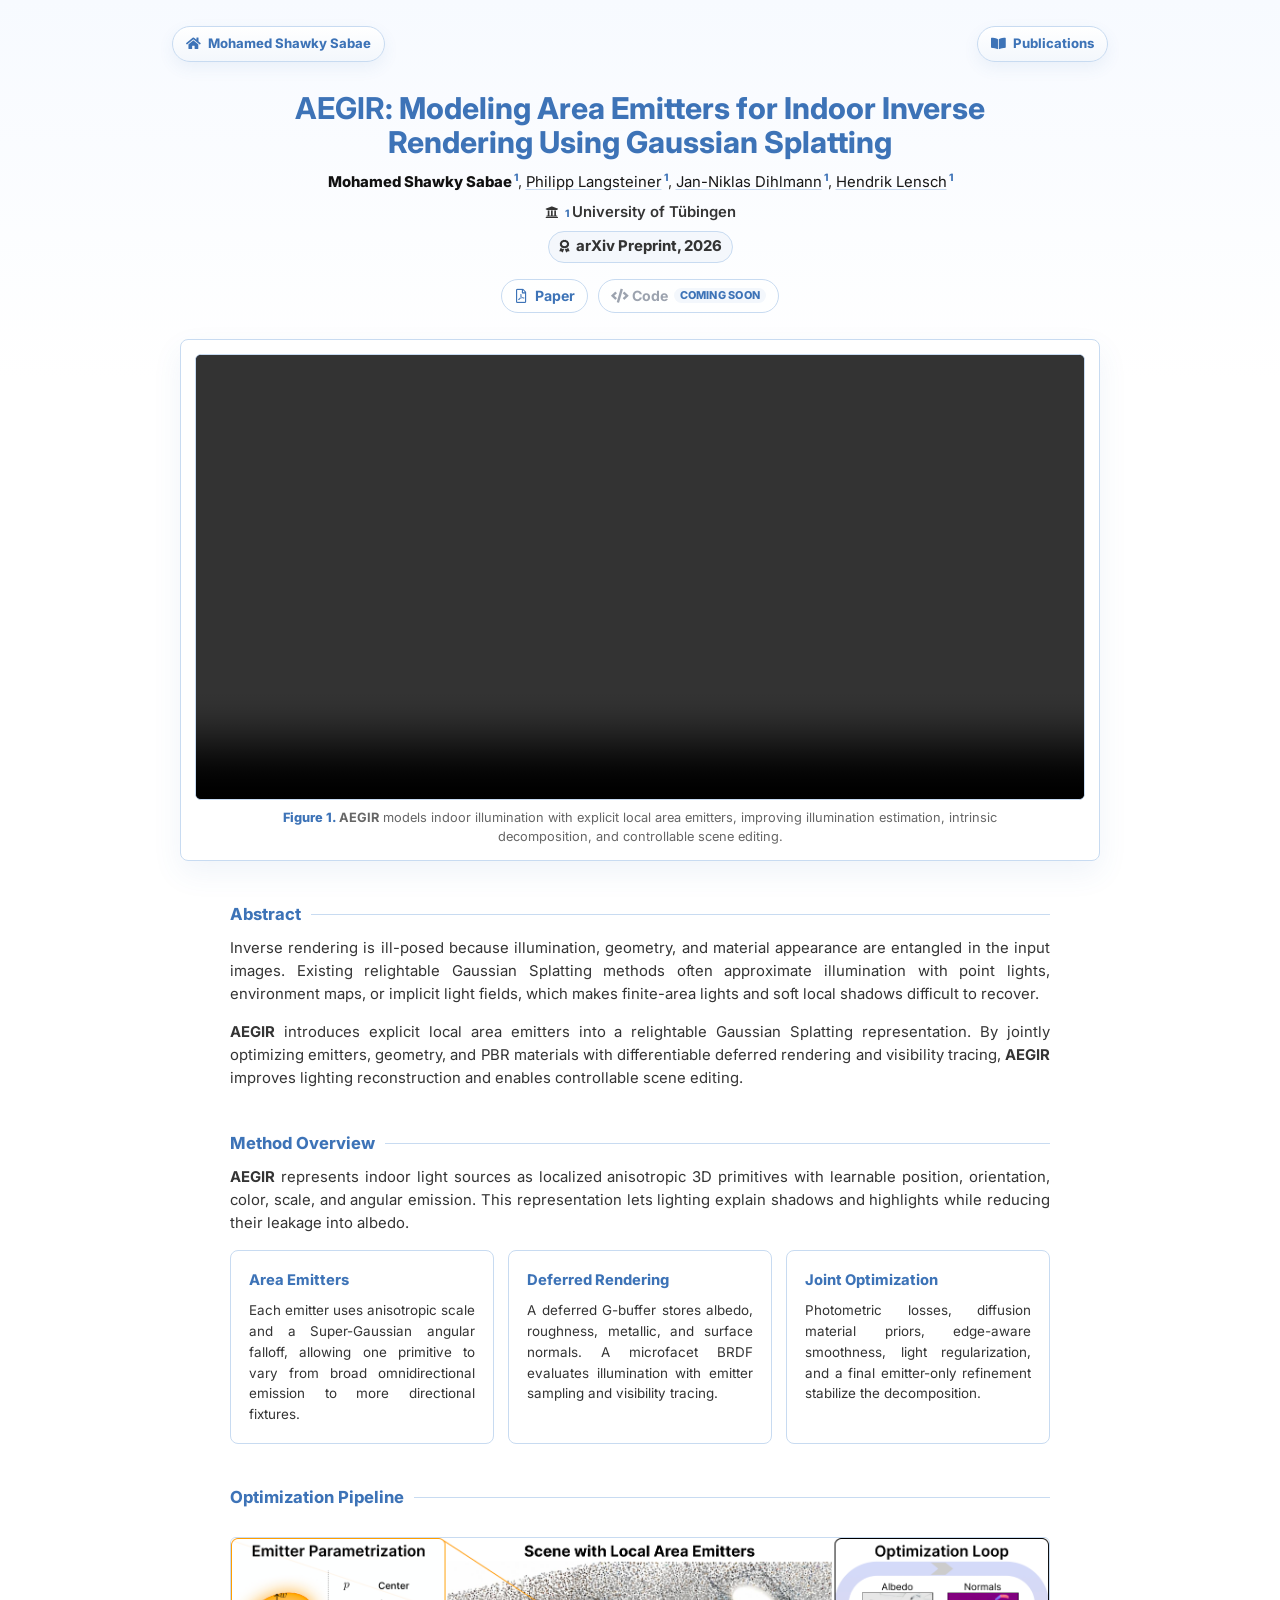
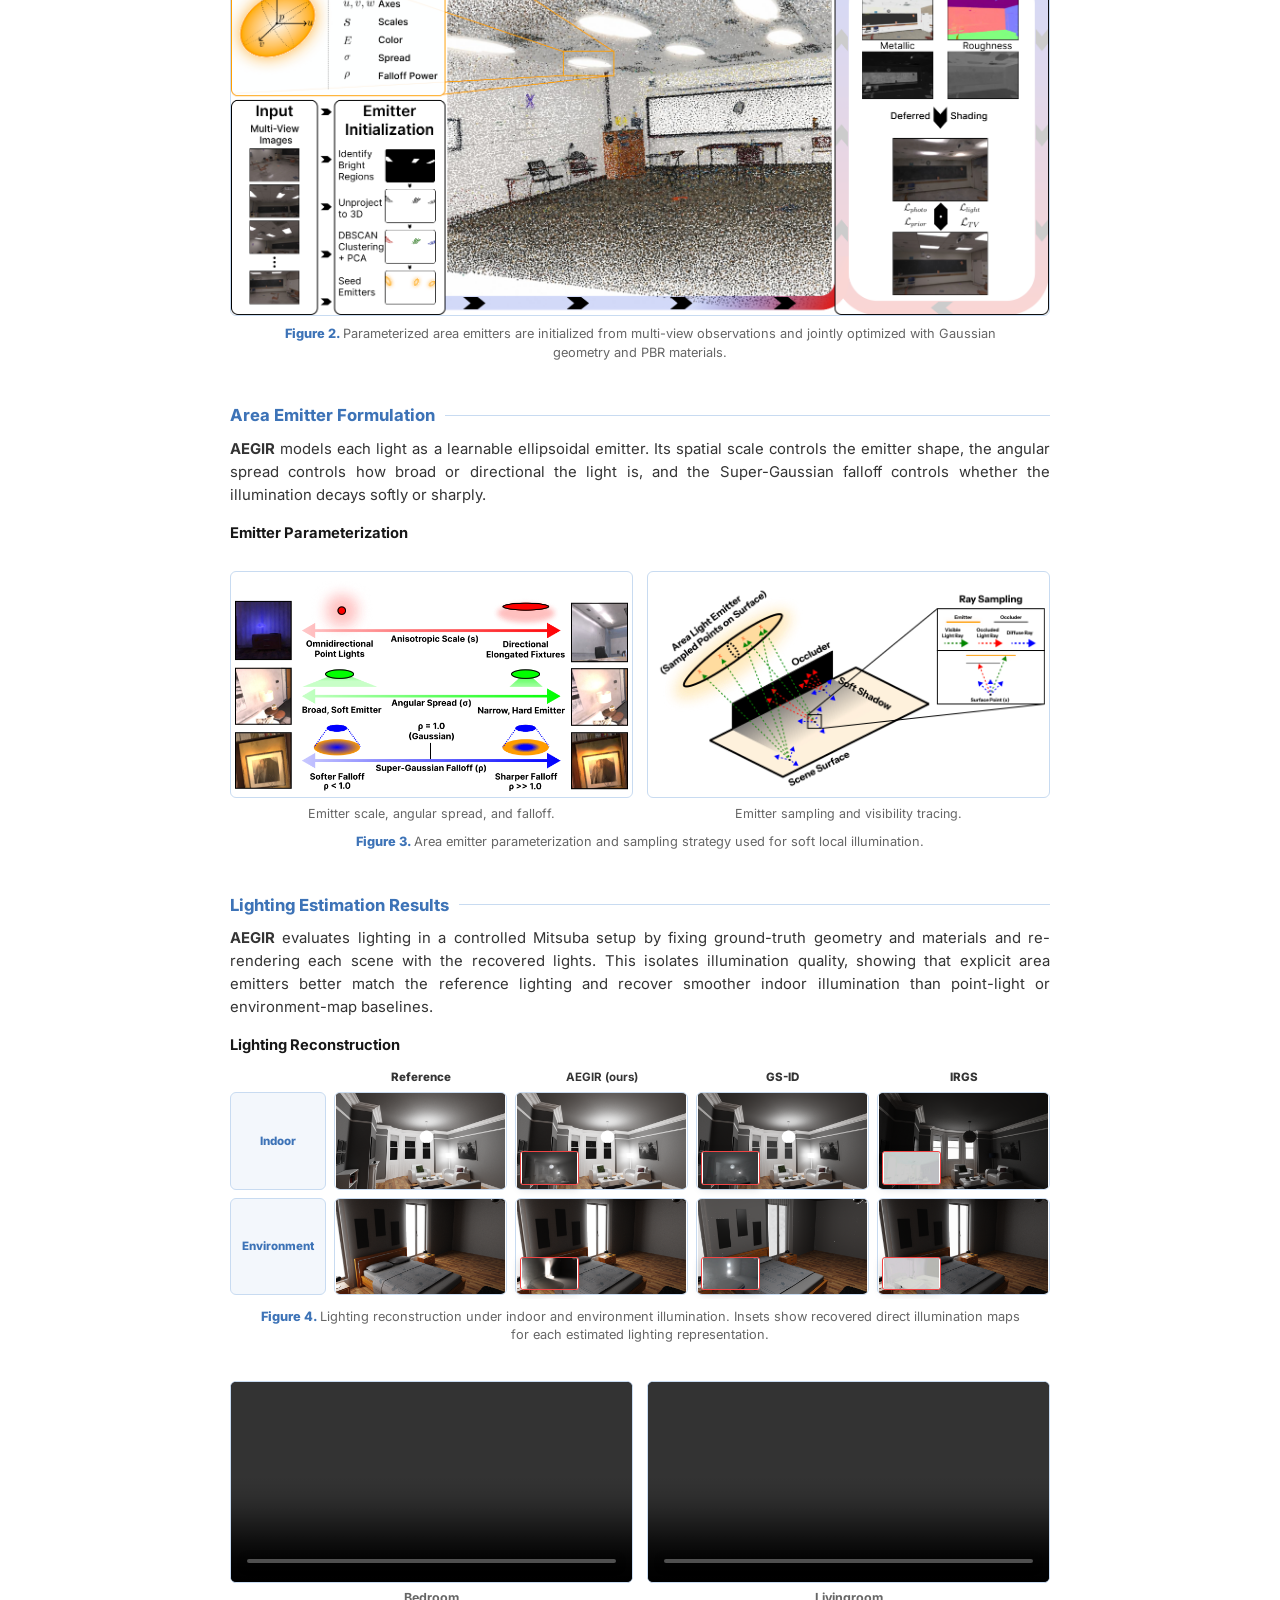
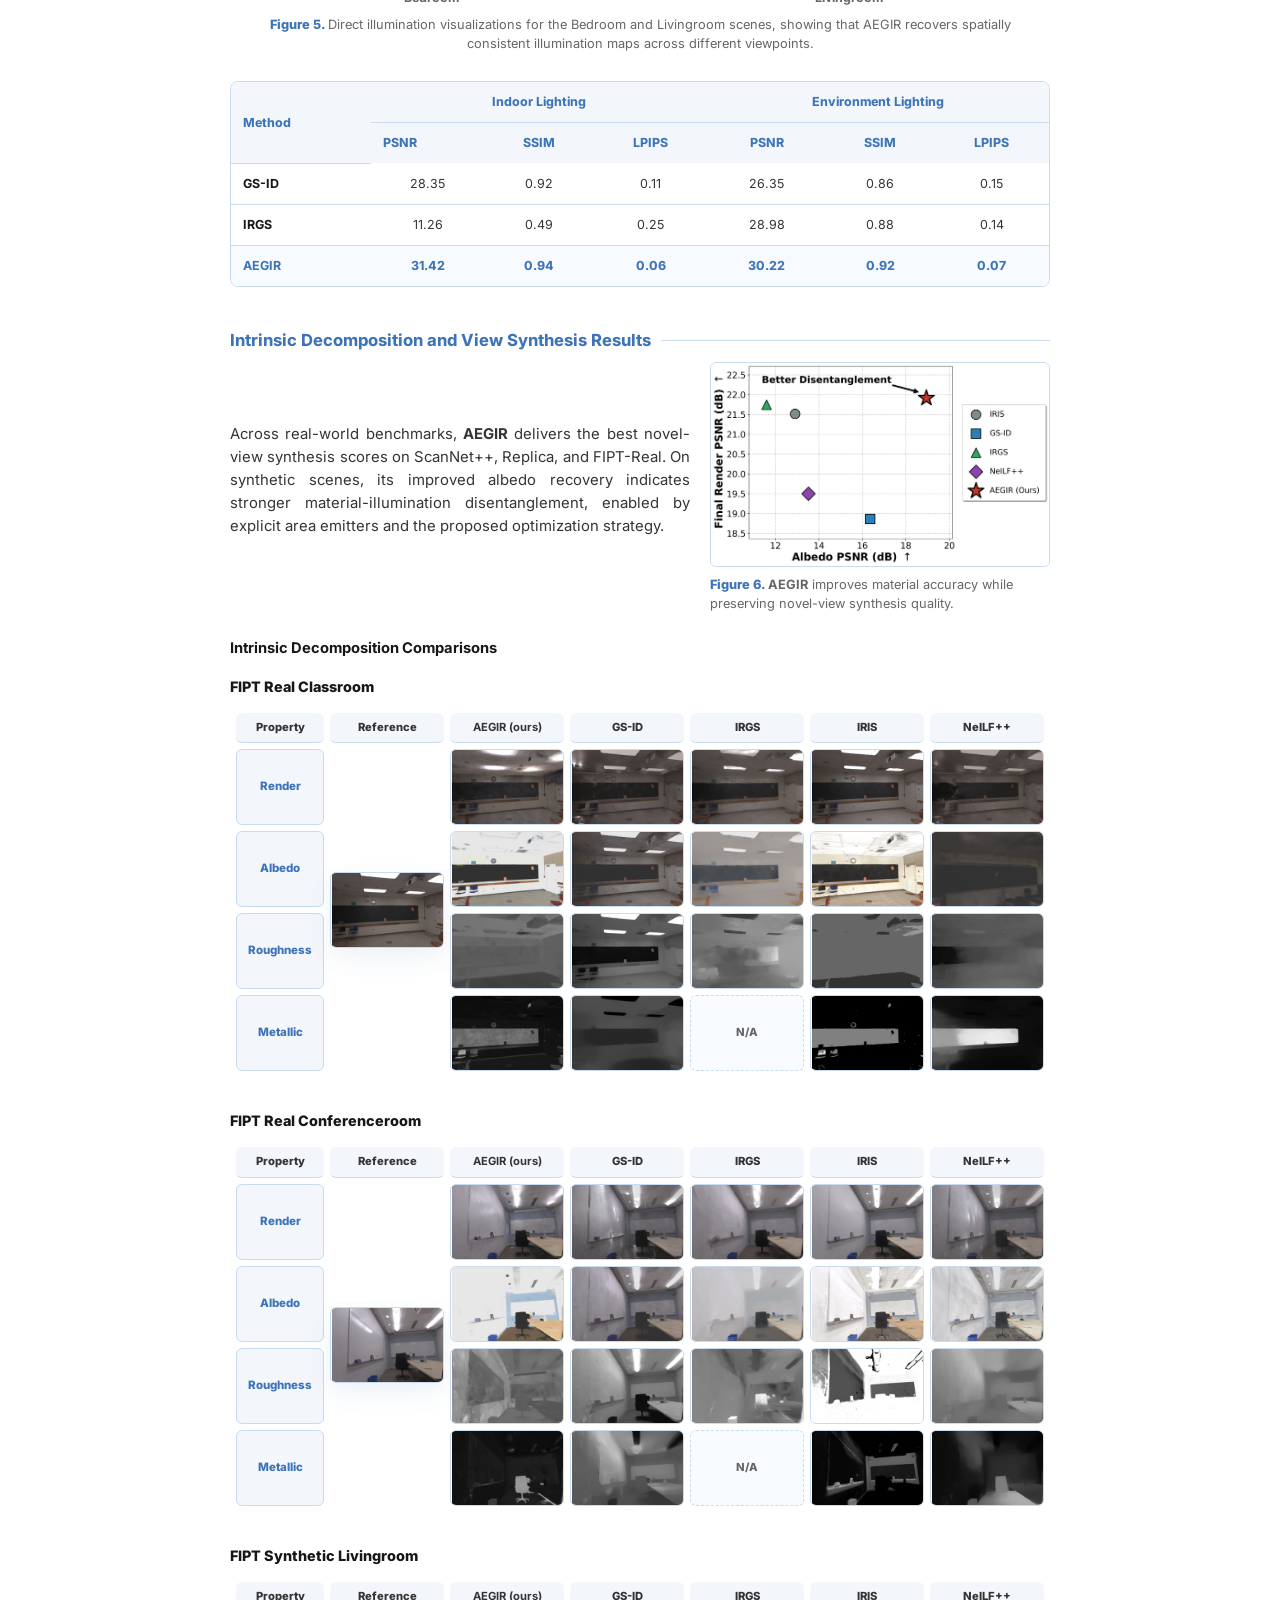
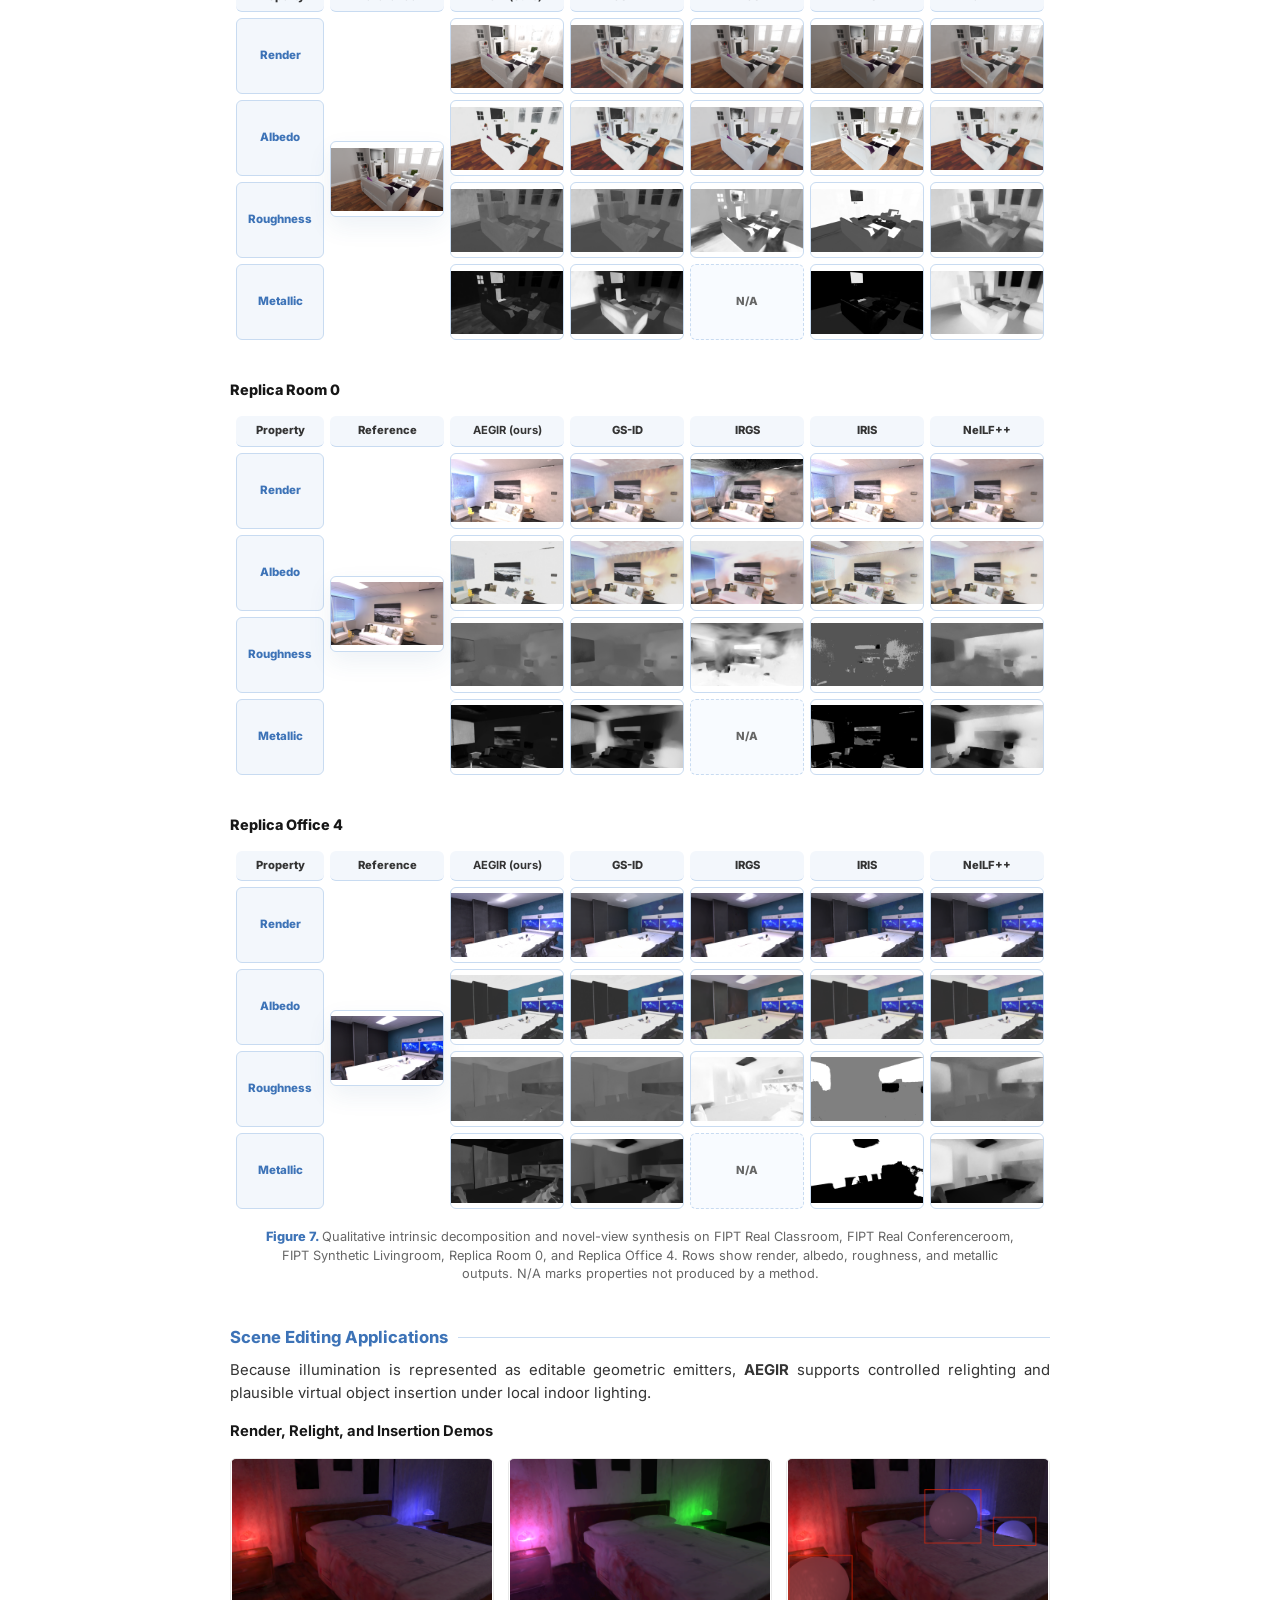
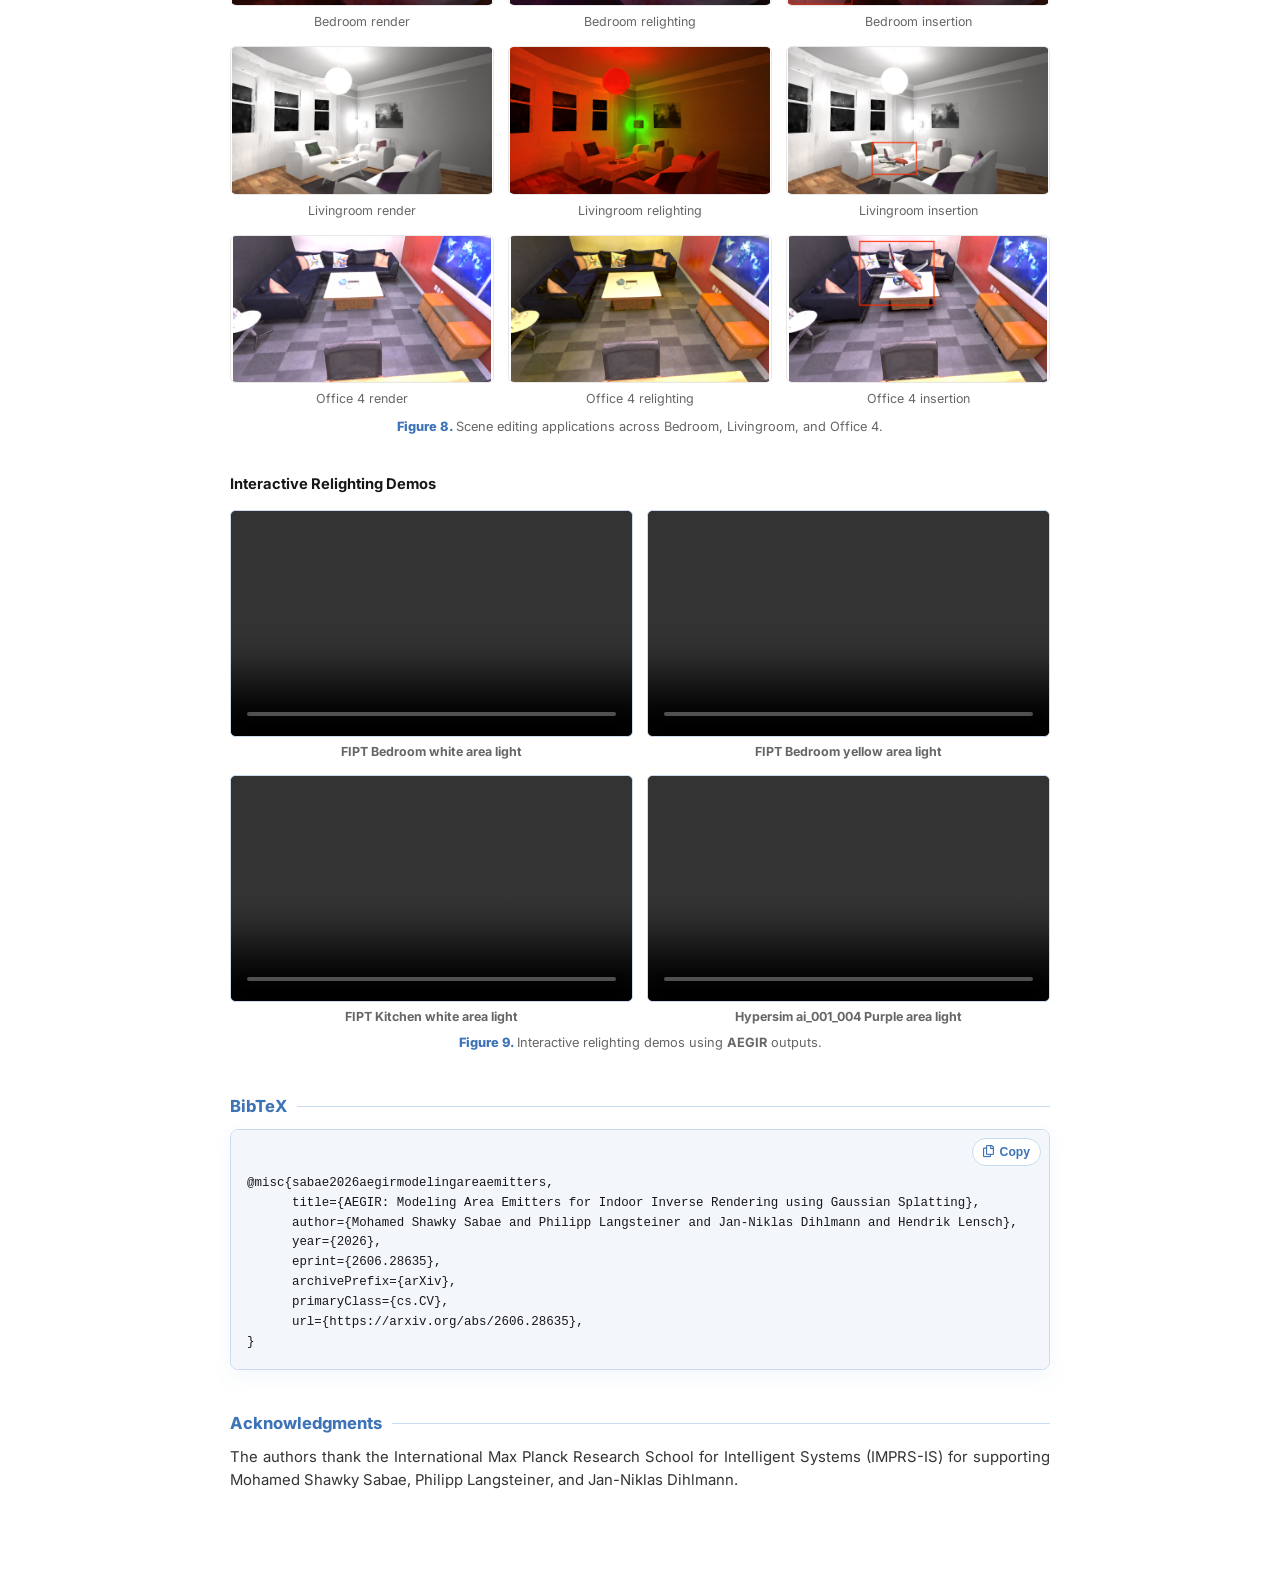
==== commit daafc290: "add extra relighting demos for aegir" ====
--- a/projects/aegir/index.html
+++ b/projects/aegir/index.html
@@ -11,7 +11,7 @@
       rel="stylesheet"
       href="https://cdnjs.cloudflare.com/ajax/libs/font-awesome/5.14.0/css/all.min.css"
     />
-    <link rel="stylesheet" href="../../assets/css/minimalist.css?v=20260616-aegir-direct-videos" />
+    <link rel="stylesheet" href="../../assets/css/minimalist.css?v=20260707-affiliations" />
     <link rel="icon" type="image/svg+xml" href="../../assets/images/icon.svg" />
   </head>
   <body class="paper-page aegir-page">
@@ -24,13 +24,14 @@
       <header class="paper-header">
         <h1><strong>AEGIR</strong>: Modeling Area Emitters for Indoor Inverse Rendering Using Gaussian Splatting</h1>
         <p class="paper-authors">
-          <strong class="author-self">Mohamed Shawky Sabae</strong>,
-          <a class="author-link" href="https://graphics.cs.uni-tuebingen.de/team/person?name=Philipp%20Langsteiner" target="_blank" rel="noopener">Philipp Langsteiner</a>,
-          <a class="author-link" href="https://graphics.cs.uni-tuebingen.de/team/person?name=Jan-Niklas%20Dihlmann" target="_blank" rel="noopener">Jan-Niklas Dihlmann</a>,
-          <a class="author-link" href="https://graphics.cs.uni-tuebingen.de/team/person?name=Hendrik%20Lensch" target="_blank" rel="noopener">Hendrik Lensch</a>
+          <strong class="author-self">Mohamed Shawky Sabae</strong><sup class="affiliation-mark">1</sup>,
+          <a class="author-link" href="https://graphics.cs.uni-tuebingen.de/team/person?name=Philipp%20Langsteiner" target="_blank" rel="noopener">Philipp Langsteiner</a><sup class="affiliation-mark">1</sup>,
+          <a class="author-link" href="https://graphics.cs.uni-tuebingen.de/team/person?name=Jan-Niklas%20Dihlmann" target="_blank" rel="noopener">Jan-Niklas Dihlmann</a><sup class="affiliation-mark">1</sup>,
+          <a class="author-link" href="https://graphics.cs.uni-tuebingen.de/team/person?name=Hendrik%20Lensch" target="_blank" rel="noopener">Hendrik Lensch</a><sup class="affiliation-mark">1</sup>
         </p>
         <p class="paper-affiliations">
-          <i class="fas fa-university" aria-hidden="true"></i> University of T&uuml;bingen
+          <i class="fas fa-university" aria-hidden="true"></i>
+          <span><sup class="affiliation-mark">1</sup> University of T&uuml;bingen</span>
         </p>
         <p class="paper-venue"><i class="fas fa-award" aria-hidden="true"></i> arXiv Preprint, 2026</p>
         <div class="paper-links">
@@ -190,14 +191,14 @@
         <figure class="paper-figure wide-figure video-figure direct-light-video">
           <div class="direct-light-video-grid">
             <figure>
-              <video controls muted loop playsinline preload="metadata" aria-label="AEGIR bedroom direct-light visualization video">
+              <video controls autoplay muted loop playsinline preload="metadata" aria-label="AEGIR bedroom direct-light visualization video">
                 <source src="../../assets/images/projects/aegir/emitters/bedroom-direct-light.mp4" type="video/mp4" />
                 Your browser does not support the video tag.
               </video>
               <figcaption>Bedroom</figcaption>
             </figure>
             <figure>
-              <video controls muted loop playsinline preload="metadata" aria-label="AEGIR Livingroom direct-light visualization video">
+              <video controls autoplay muted loop playsinline preload="metadata" aria-label="AEGIR Livingroom direct-light visualization video">
                 <source src="../../assets/images/projects/aegir/emitters/livingroom-direct-light.mp4" type="video/mp4" />
                 Your browser does not support the video tag.
               </video>
@@ -614,6 +615,43 @@
             Scene editing applications across Bedroom, Livingroom, and Office 4.
           </figcaption>
         </figure>
+
+        <h3 class="figure-group-title">Interactive Relighting Demos</h3>
+        <figure class="paper-figure gallery-figure video-figure">
+          <div class="demo-video-grid">
+            <figure>
+              <video controls autoplay muted loop playsinline preload="metadata" aria-label="AEGIR bedroom white-light relighting demo">
+                <source src="../../assets/images/projects/aegir/demos/bedroom-white.mp4" type="video/mp4" />
+                Your browser does not support the video tag.
+              </video>
+              <figcaption>FIPT Bedroom white area light</figcaption>
+            </figure>
+            <figure>
+              <video controls autoplay muted loop playsinline preload="metadata" aria-label="AEGIR bedroom yellow-light relighting demo">
+                <source src="../../assets/images/projects/aegir/demos/bedroom-yellow.mp4" type="video/mp4" />
+                Your browser does not support the video tag.
+              </video>
+              <figcaption>FIPT Bedroom yellow area light</figcaption>
+            </figure>
+            <figure>
+              <video controls autoplay muted loop playsinline preload="metadata" aria-label="AEGIR kitchen white-light relighting demo">
+                <source src="../../assets/images/projects/aegir/demos/kitchen-white.mp4" type="video/mp4" />
+                Your browser does not support the video tag.
+              </video>
+              <figcaption>FIPT Kitchen white area light</figcaption>
+            </figure>
+            <figure>
+              <video controls autoplay muted loop playsinline preload="metadata" aria-label="AEGIR purple-light relighting demo">
+                <source src="../../assets/images/projects/aegir/demos/ai_001_004-purple.mp4" type="video/mp4" />
+                Your browser does not support the video tag.
+              </video>
+              <figcaption>Hypersim ai_001_004 Purple area light</figcaption>
+            </figure>
+          </div>
+          <figcaption>
+            Interactive relighting demos using <strong>AEGIR</strong> outputs.
+          </figcaption>
+        </figure>
       </section>
 
       <section id="bibtex">
--- a/assets/css/minimalist.css
+++ b/assets/css/minimalist.css
@@ -593,6 +593,14 @@
   line-height: 1.5;
 }
 
+.affiliation-mark {
+  margin-left: 2px;
+  color: var(--accent);
+  font-size: 0.68em;
+  font-weight: 800;
+  line-height: 0;
+}
+
 .paper-header .author-link {
   color: var(--ink);
   text-decoration-color: var(--accent-line);
@@ -602,6 +610,7 @@
   display: flex;
   align-items: center;
   justify-content: center;
+  flex-wrap: wrap;
   gap: 7px;
   width: fit-content;
   margin-right: auto;
@@ -609,6 +618,16 @@
   color: var(--soft-ink);
   font-size: 0.86rem;
   font-weight: 600;
+}
+
+.paper-affiliations span {
+  display: inline-flex;
+  align-items: baseline;
+  gap: 3px;
+}
+
+.paper-affiliations .affiliation-mark {
+  margin-left: 0;
 }
 
 .paper-venue {
@@ -688,6 +707,32 @@
   box-shadow: 0 12px 30px rgba(61, 115, 183, 0.08);
 }
 
+.paper-shell .pipeline-section {
+  max-width: 920px;
+}
+
+.pipeline-stack {
+  display: grid;
+  gap: 20px;
+}
+
+.paper-figure.pipeline-figure {
+  margin: 0;
+}
+
+.pipeline-figure h3 {
+  margin: 0 0 12px;
+  color: var(--ink);
+  font-size: 0.96rem;
+  font-weight: 800;
+  text-align: center;
+}
+
+.pipeline-figure img {
+  border: 1px solid var(--accent-line);
+  border-radius: 6px;
+}
+
 .paper-figure.video-figure {
   max-width: 920px;
 }
@@ -917,6 +962,58 @@
 .method-cards p {
   margin-bottom: 0;
   font-size: 0.84rem;
+}
+
+.publication-versions {
+  grid-template-columns: repeat(2, minmax(0, 1fr));
+}
+
+.publication-versions article {
+  display: flex;
+  flex-direction: column;
+  gap: 10px;
+}
+
+.publication-versions .version-meta {
+  color: var(--muted);
+  font-size: 0.78rem;
+  font-weight: 800;
+}
+
+.version-links {
+  display: flex;
+  flex-wrap: wrap;
+  gap: 8px;
+  margin-top: auto;
+}
+
+.version-links a {
+  display: inline-flex;
+  align-items: center;
+  gap: 6px;
+  min-height: 30px;
+  padding: 4px 10px;
+  border: 1px solid var(--accent-line);
+  border-radius: 999px;
+  background: rgba(243, 247, 252, 0.82);
+  font-size: 0.78rem;
+  font-weight: 800;
+}
+
+.version-links a:hover,
+.version-links a:focus-visible {
+  border-color: var(--accent);
+  color: #ffffff;
+  background: var(--accent);
+  text-decoration: none;
+  outline: none;
+}
+
+.bibtex-title {
+  margin: 16px 0 8px;
+  color: var(--ink);
+  font-size: 0.92rem;
+  font-weight: 800;
 }
 
 .bibtex-card {
@@ -1045,6 +1142,35 @@
   background: #ffffff;
 }
 
+.demo-video-grid {
+  display: grid;
+  grid-template-columns: repeat(2, minmax(0, 1fr));
+  gap: 14px;
+}
+
+.demo-video-grid figure {
+  margin: 0;
+}
+
+.demo-video-grid video {
+  display: block;
+  width: 100%;
+  aspect-ratio: 16 / 9;
+  object-fit: contain;
+  border: 1px solid var(--accent-line);
+  border-radius: 6px;
+  background: #0f172a;
+}
+
+.demo-video-grid figcaption {
+  margin-top: 7px;
+  color: var(--muted);
+  font-size: 0.78rem;
+  font-weight: 700;
+  line-height: 1.35;
+  text-align: center;
+}
+
 .paper-gallery figcaption {
   margin-top: 6px;
   color: var(--muted);
@@ -1130,6 +1256,11 @@
 
 .comparison-grid.four-col {
   grid-template-columns: repeat(4, minmax(0, 1fr));
+}
+
+.comparison-grid.six-col {
+  grid-template-columns: repeat(6, minmax(0, 1fr));
+  gap: 10px;
 }
 
 .comparison-grid.two-col {
@@ -1218,6 +1349,19 @@
   aspect-ratio: 16 / 9;
 }
 
+.comparison-grid.three-col {
+  grid-template-columns: repeat(3, minmax(0, 1fr));
+}
+
+.comparison-grid.three-col img {
+  aspect-ratio: 16 / 9;
+}
+
+.comparison-grid.six-col figcaption {
+  font-size: 0.68rem;
+  line-height: 1.25;
+}
+
 .comparison-grid.landscape-grid img {
   aspect-ratio: 16 / 9;
 }
@@ -1227,6 +1371,60 @@
   color: var(--muted);
   font-size: 0.78rem;
   text-align: center;
+}
+
+.result-table-scroll {
+  max-width: 100%;
+  overflow-x: auto;
+  padding-bottom: 4px;
+}
+
+.result-table {
+  width: 100%;
+  min-width: 720px;
+  border-collapse: collapse;
+  overflow: hidden;
+  border: 1px solid var(--accent-line);
+  border-radius: 8px;
+  background: #ffffff;
+  font-size: 0.78rem;
+}
+
+.result-table th,
+.result-table td {
+  padding: 9px 10px;
+  border-bottom: 1px solid var(--accent-line);
+  color: var(--soft-ink);
+  text-align: left;
+  vertical-align: middle;
+}
+
+.result-table th {
+  color: var(--ink);
+  background: var(--accent-soft);
+  font-weight: 800;
+}
+
+.result-table tr:last-child td {
+  border-bottom: 0;
+}
+
+.result-table td:not(:first-child),
+.result-table th:not(:first-child) {
+  text-align: center;
+}
+
+.result-table .best {
+  color: var(--ink);
+  font-weight: 800;
+}
+
+.result-table .second {
+  color: var(--ink);
+  text-decoration: underline;
+  text-decoration-color: var(--accent-border);
+  text-decoration-thickness: 1.5px;
+  text-underline-offset: 3px;
 }
 
 .matrix-scroll {
@@ -1619,8 +1817,11 @@
   .intrinsic-summary,
   .method-cards,
   .comparison-grid.four-col,
+  .comparison-grid.six-col,
+  .comparison-grid.three-col,
   .comparison-grid.two-col,
-  .direct-light-video-grid {
+  .direct-light-video-grid,
+  .demo-video-grid {
     grid-template-columns: 1fr;
   }
 
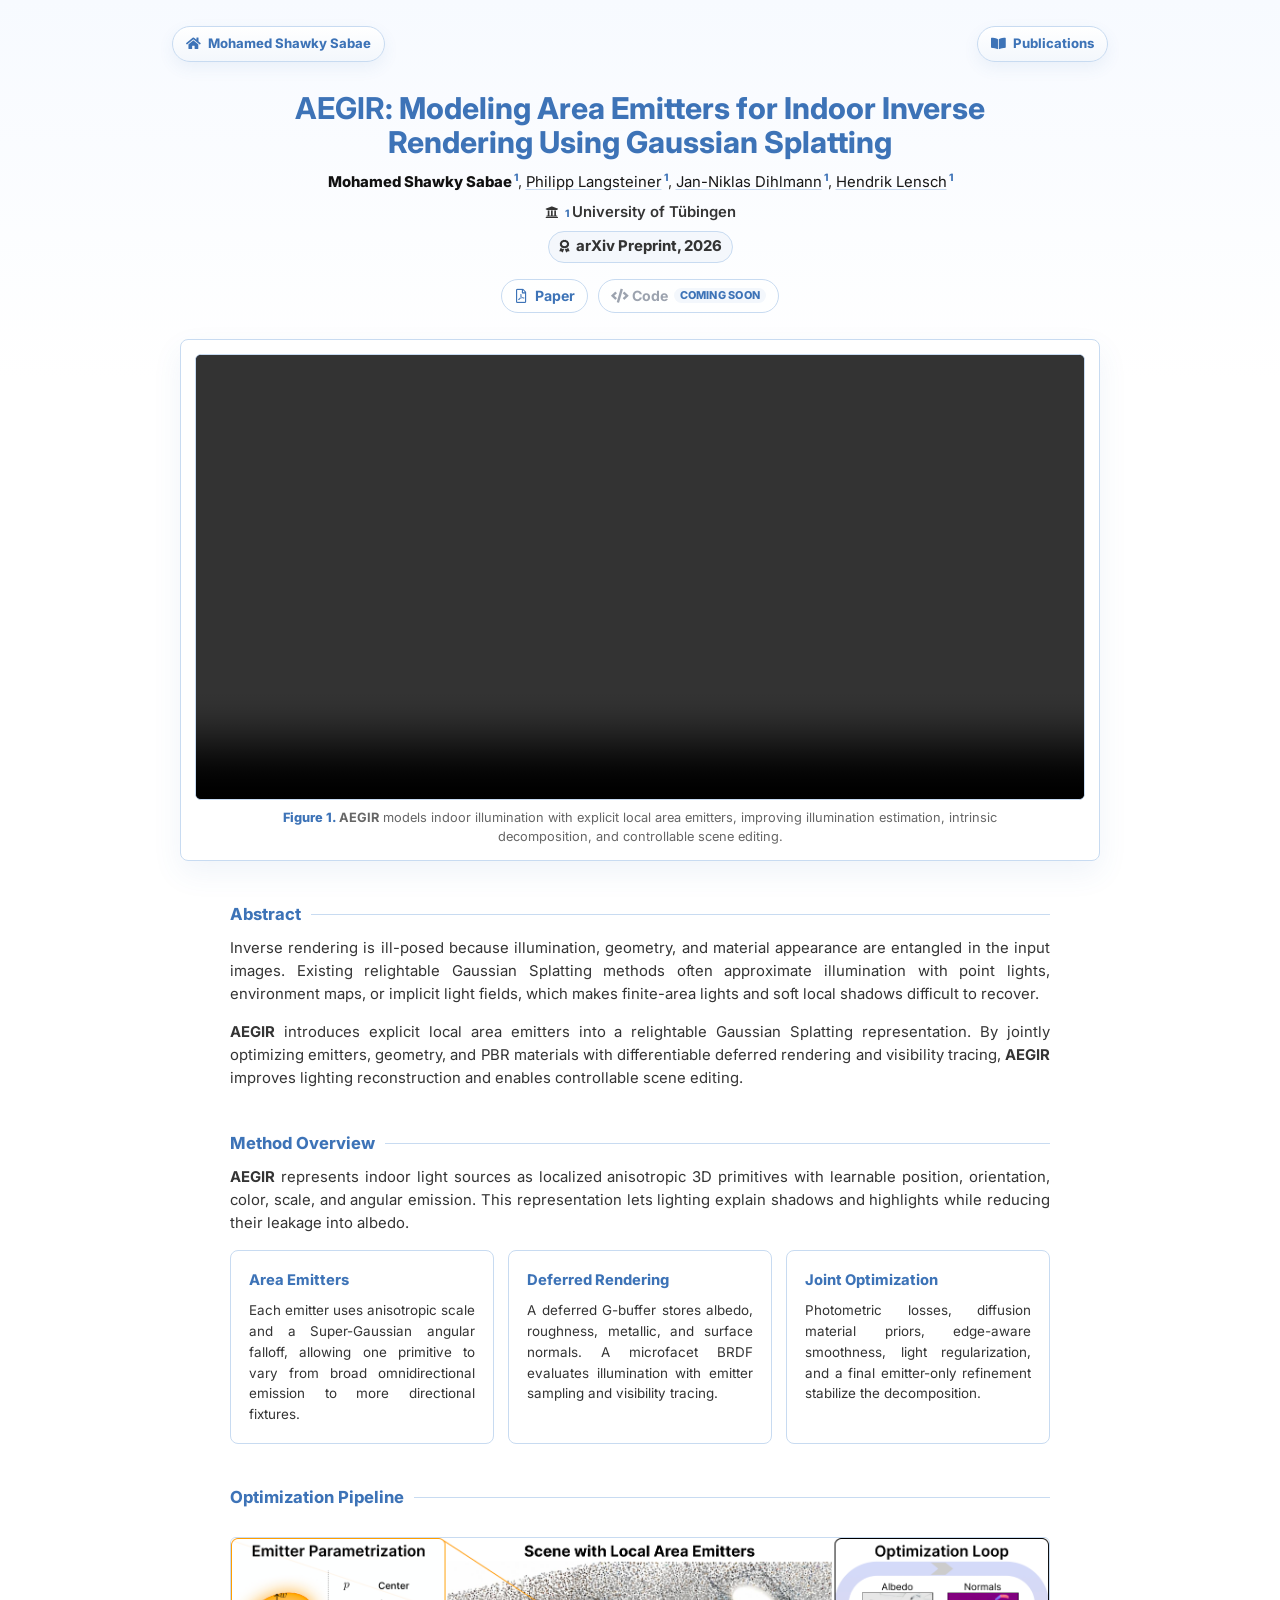
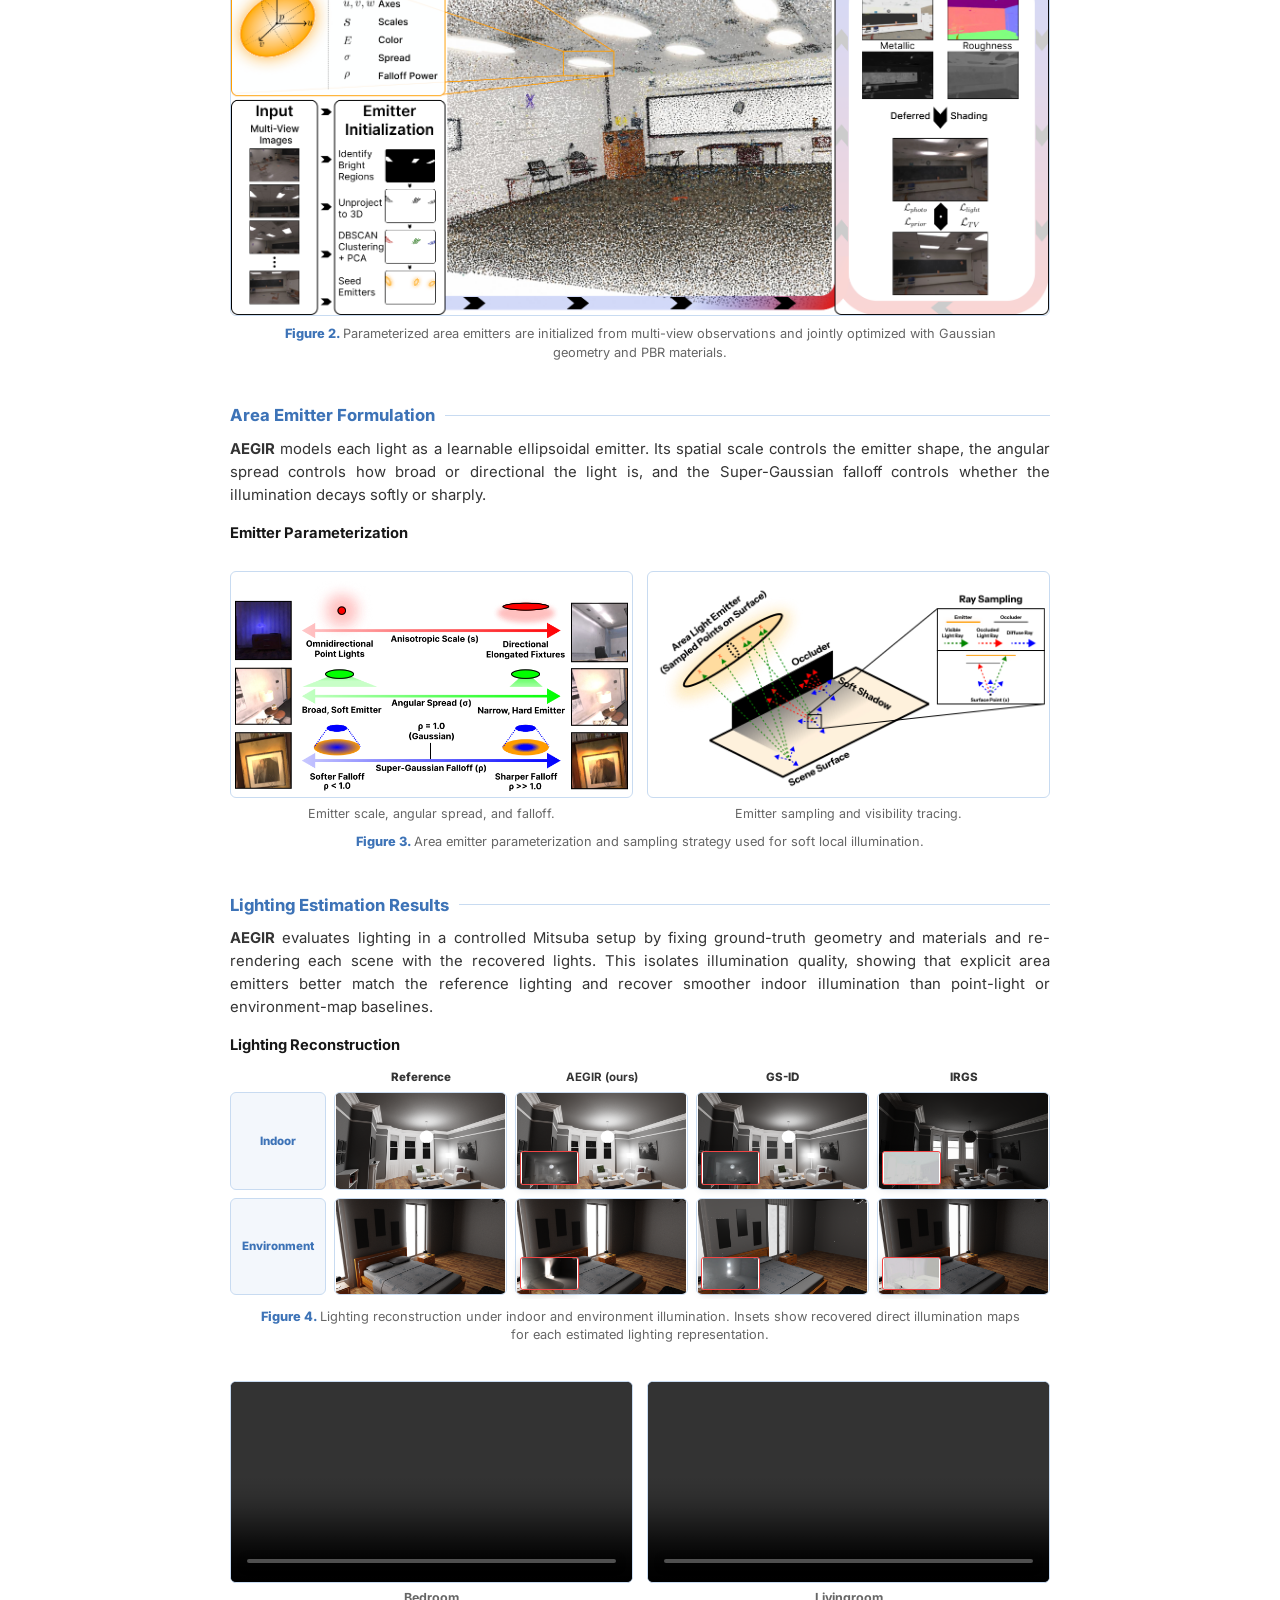
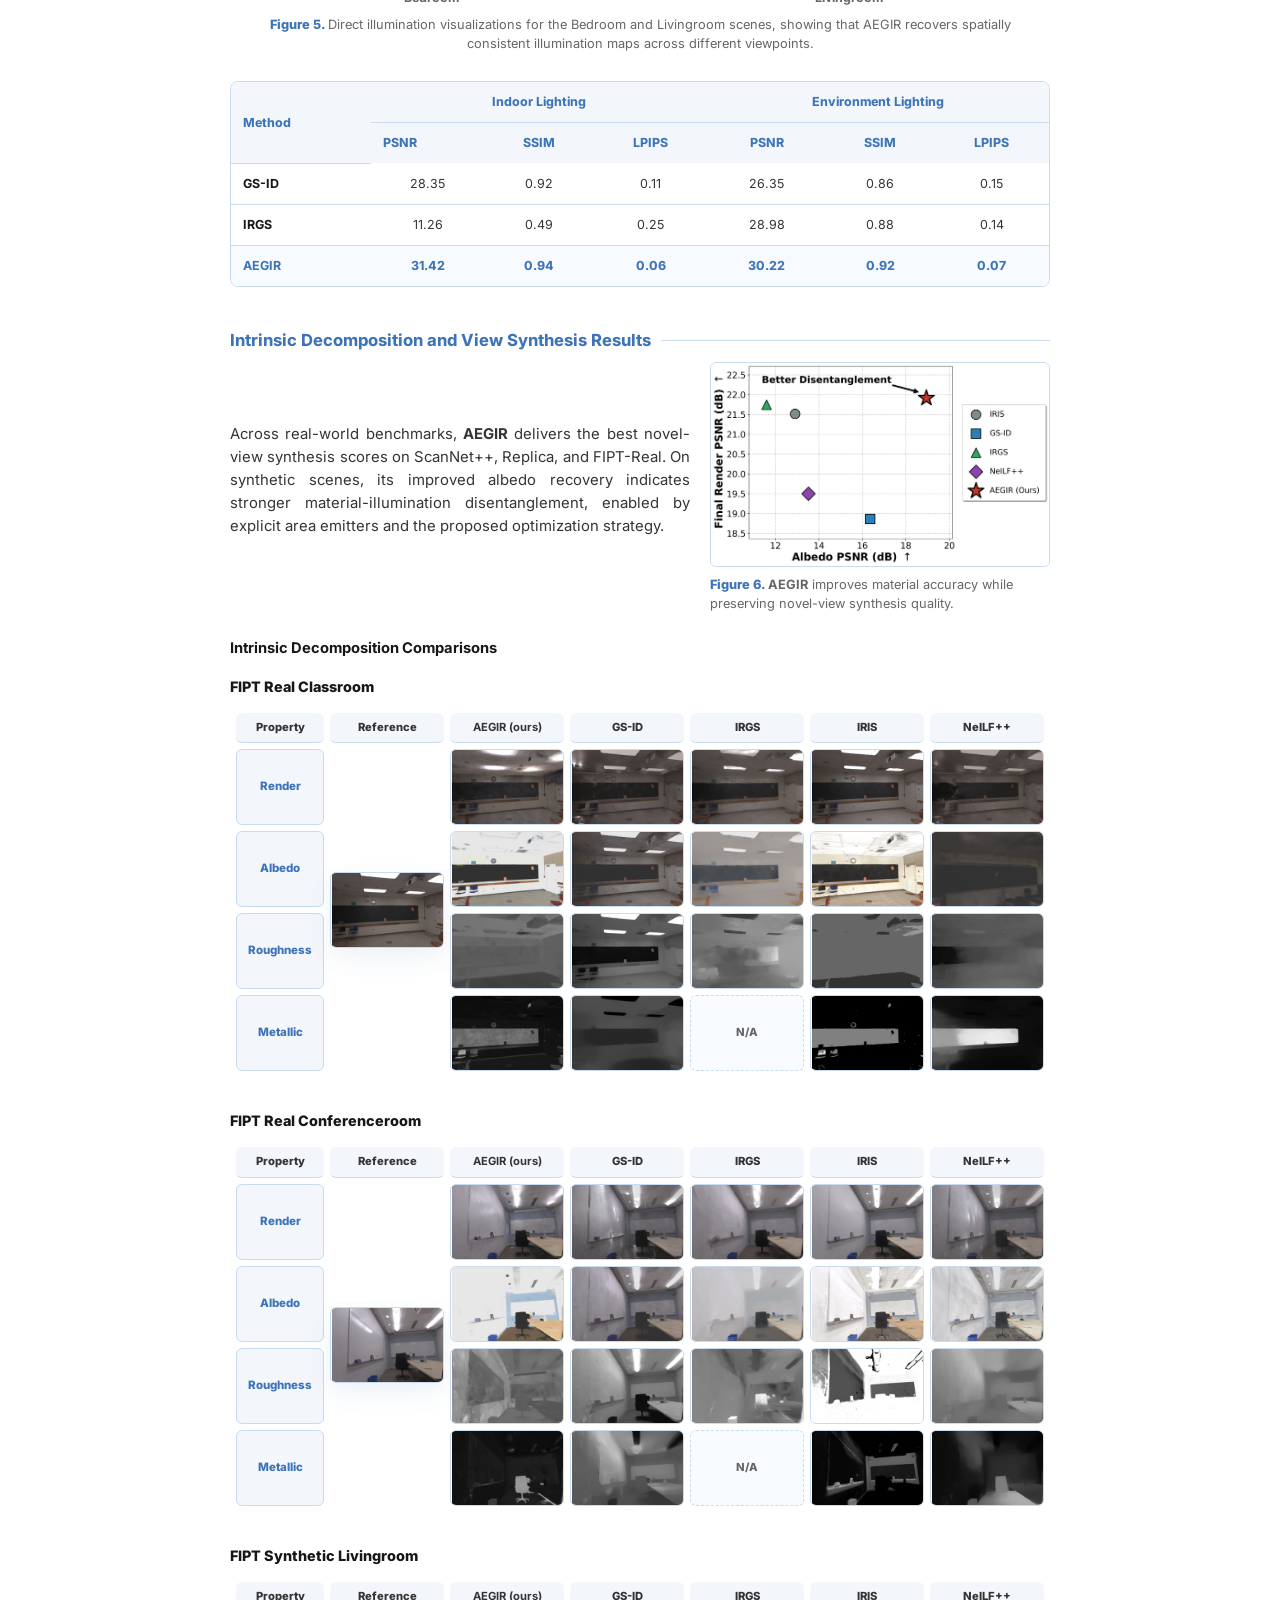
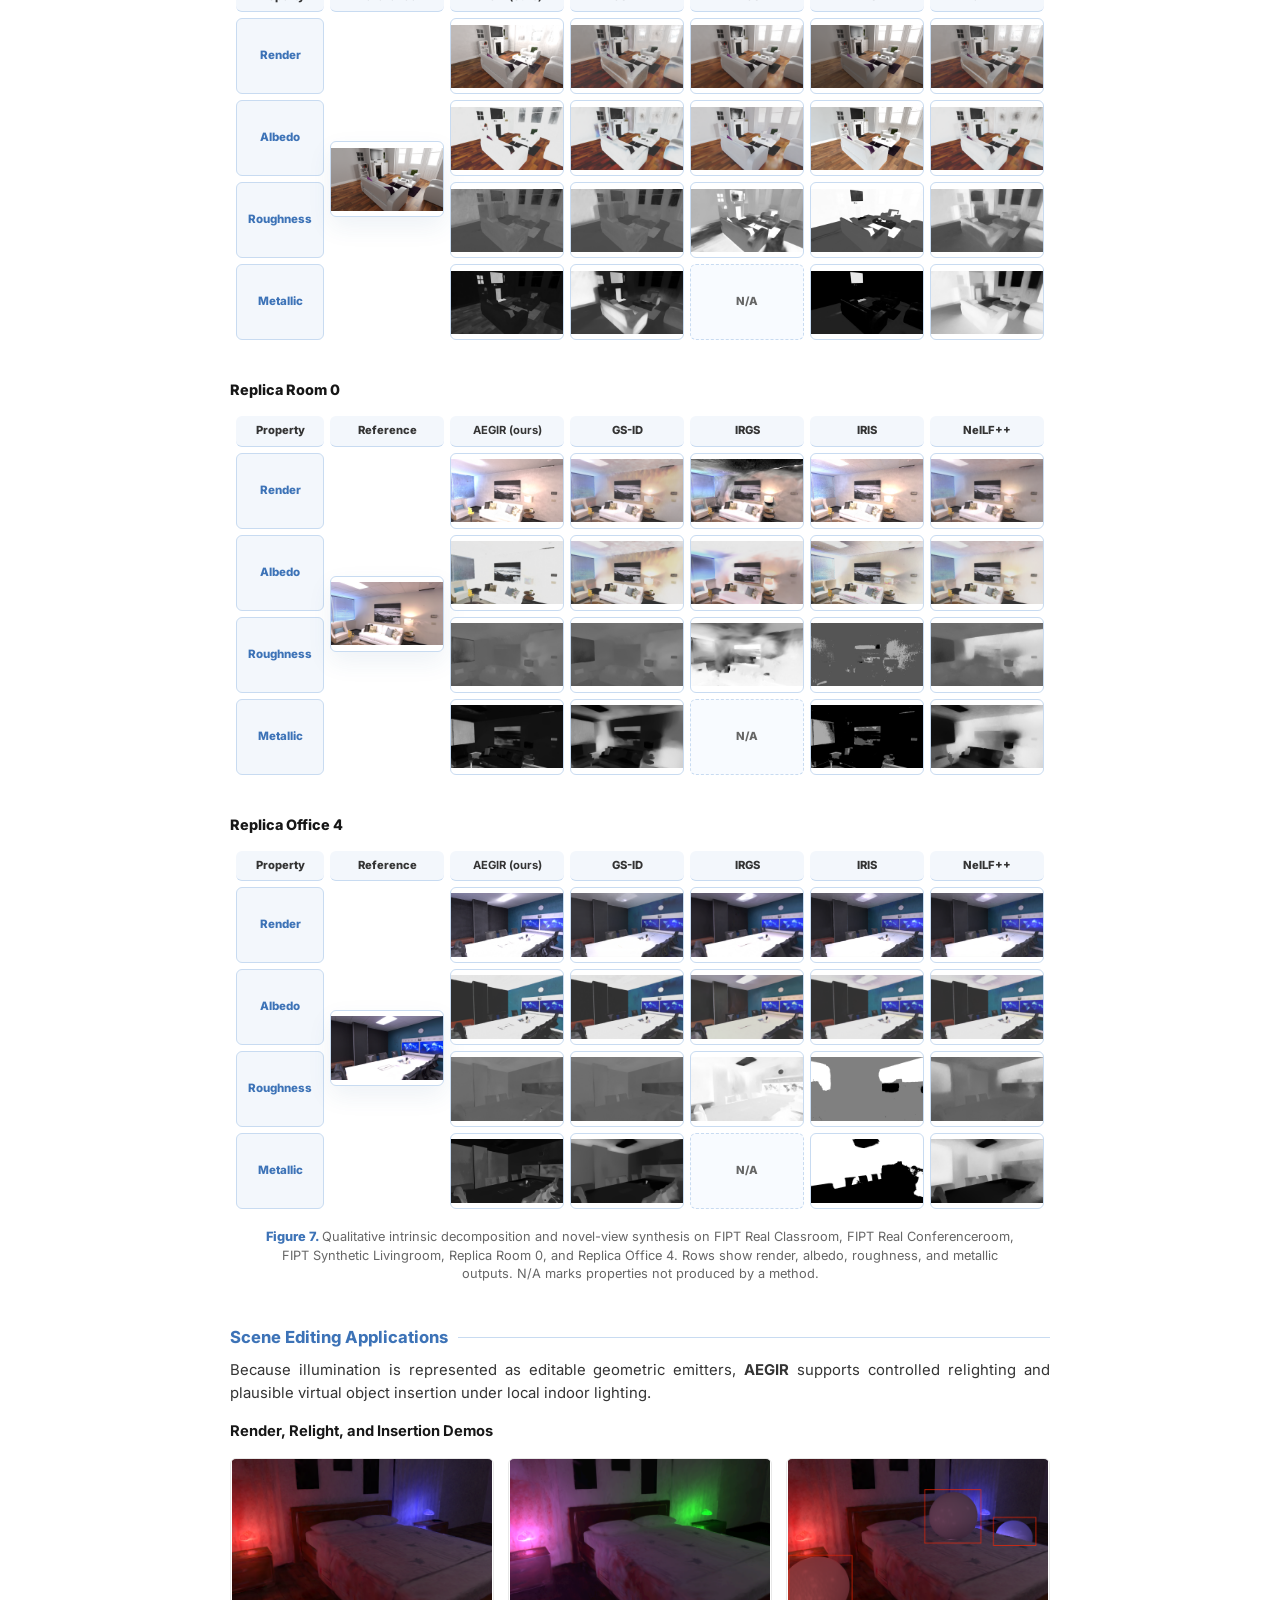
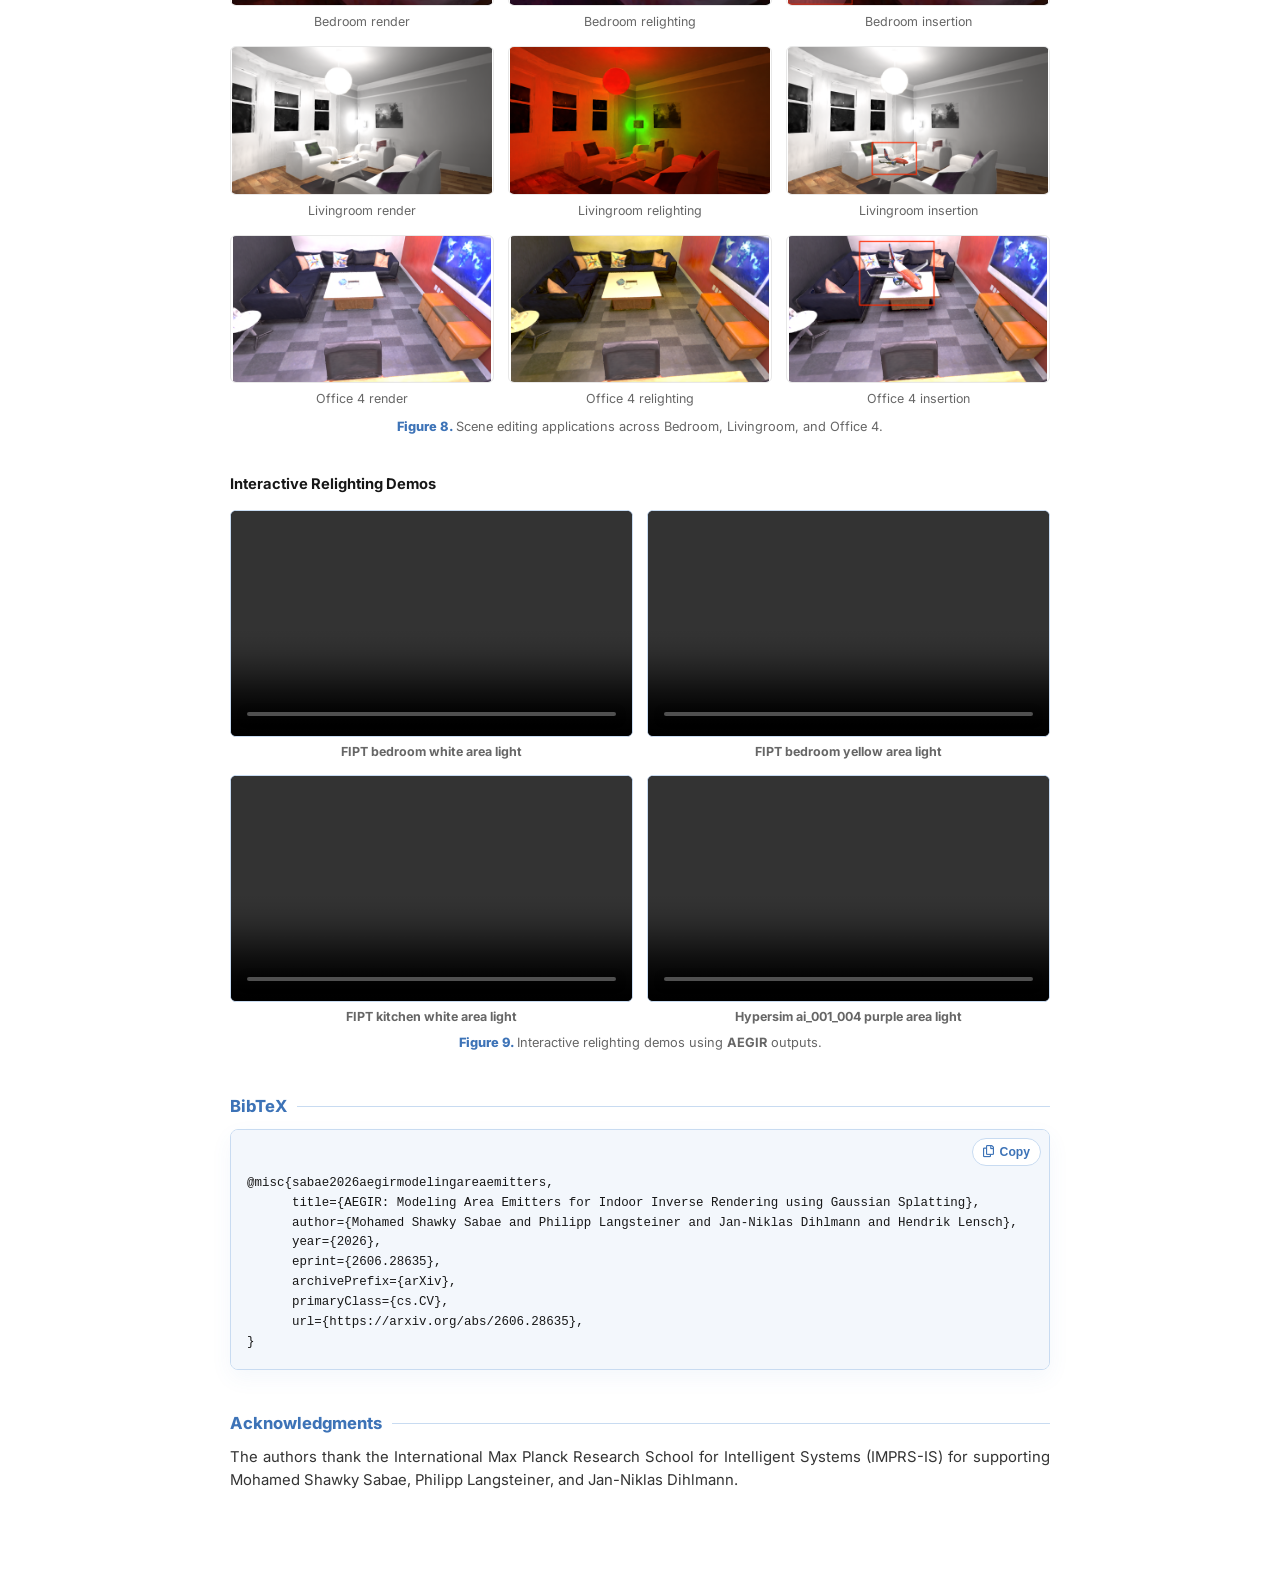
==== commit 82199cd4: "fix typo in aegir page" ====
--- a/projects/aegir/index.html
+++ b/projects/aegir/index.html
@@ -624,28 +624,28 @@
                 <source src="../../assets/images/projects/aegir/demos/bedroom-white.mp4" type="video/mp4" />
                 Your browser does not support the video tag.
               </video>
-              <figcaption>FIPT Bedroom white area light</figcaption>
+              <figcaption>FIPT bedroom white area light</figcaption>
             </figure>
             <figure>
               <video controls autoplay muted loop playsinline preload="metadata" aria-label="AEGIR bedroom yellow-light relighting demo">
                 <source src="../../assets/images/projects/aegir/demos/bedroom-yellow.mp4" type="video/mp4" />
                 Your browser does not support the video tag.
               </video>
-              <figcaption>FIPT Bedroom yellow area light</figcaption>
+              <figcaption>FIPT bedroom yellow area light</figcaption>
             </figure>
             <figure>
               <video controls autoplay muted loop playsinline preload="metadata" aria-label="AEGIR kitchen white-light relighting demo">
                 <source src="../../assets/images/projects/aegir/demos/kitchen-white.mp4" type="video/mp4" />
                 Your browser does not support the video tag.
               </video>
-              <figcaption>FIPT Kitchen white area light</figcaption>
+              <figcaption>FIPT kitchen white area light</figcaption>
             </figure>
             <figure>
               <video controls autoplay muted loop playsinline preload="metadata" aria-label="AEGIR purple-light relighting demo">
                 <source src="../../assets/images/projects/aegir/demos/ai_001_004-purple.mp4" type="video/mp4" />
                 Your browser does not support the video tag.
               </video>
-              <figcaption>Hypersim ai_001_004 Purple area light</figcaption>
+              <figcaption>Hypersim ai_001_004 purple area light</figcaption>
             </figure>
           </div>
           <figcaption>
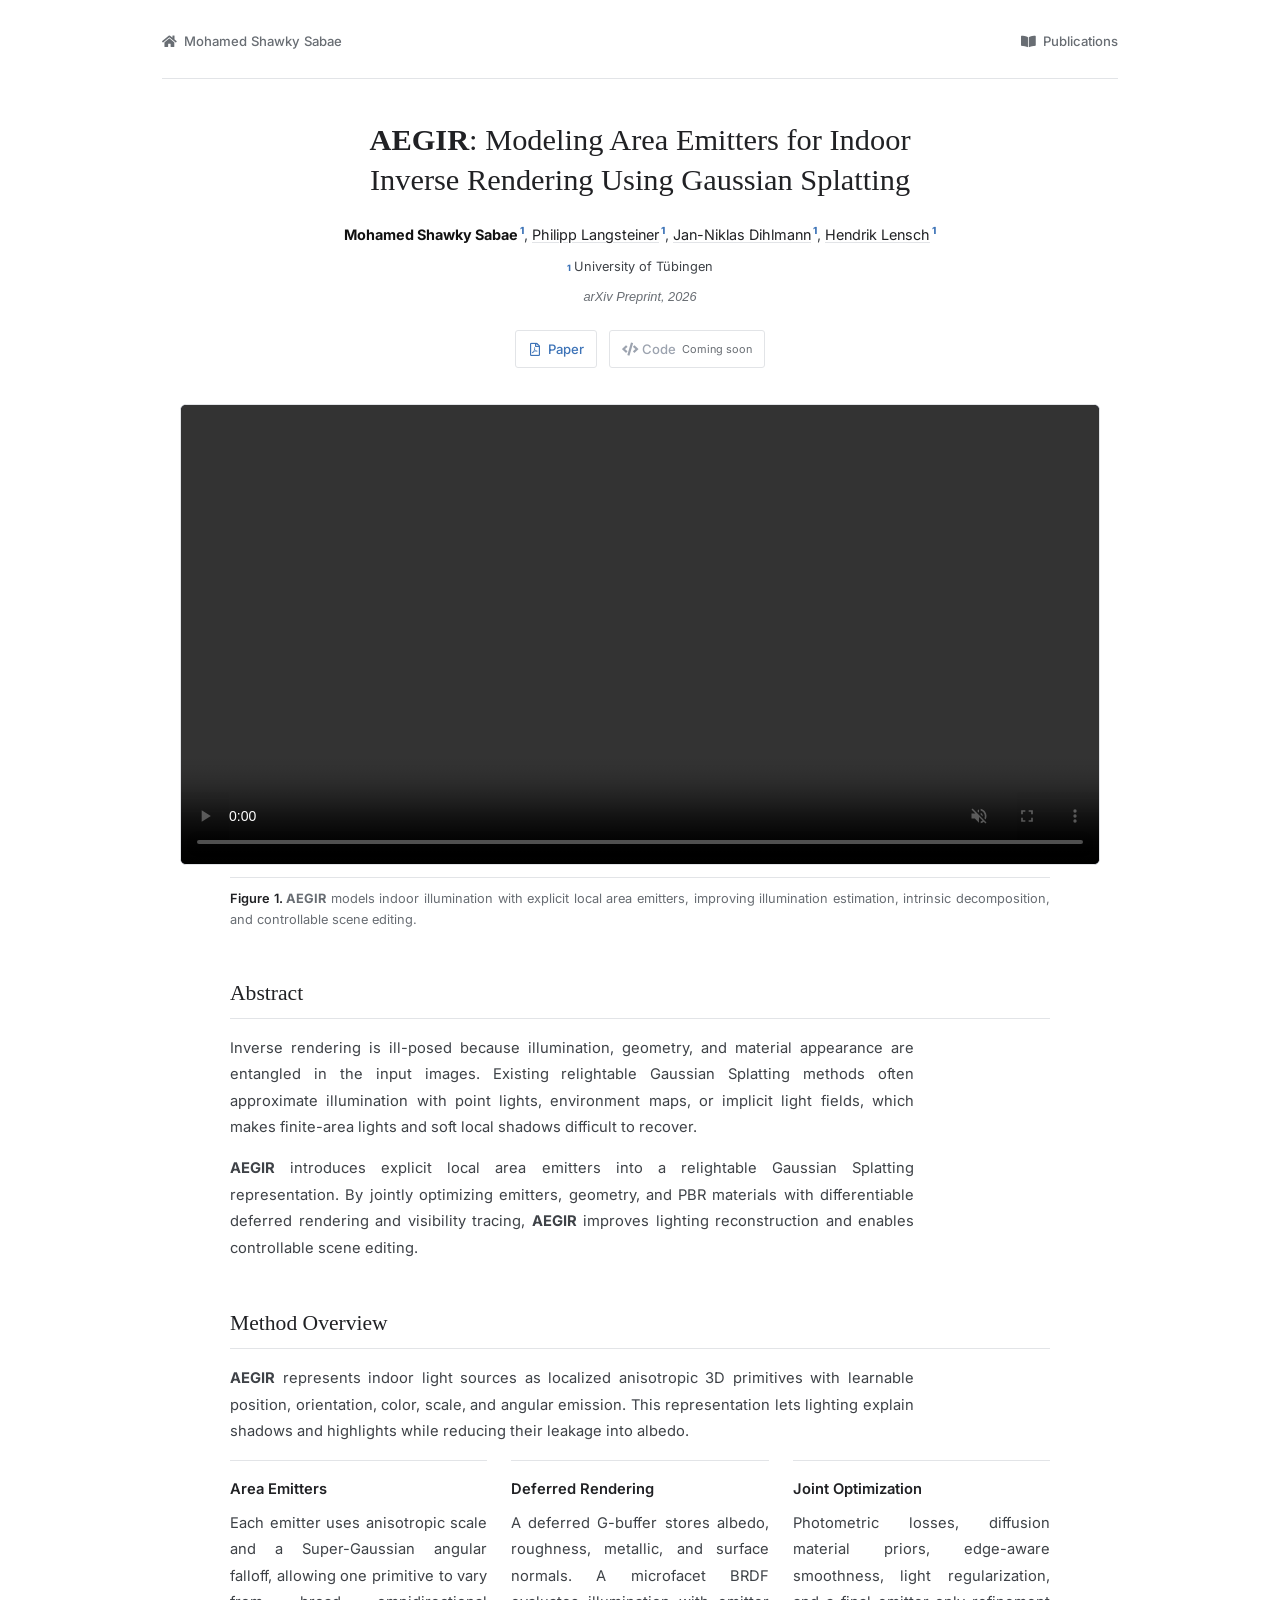
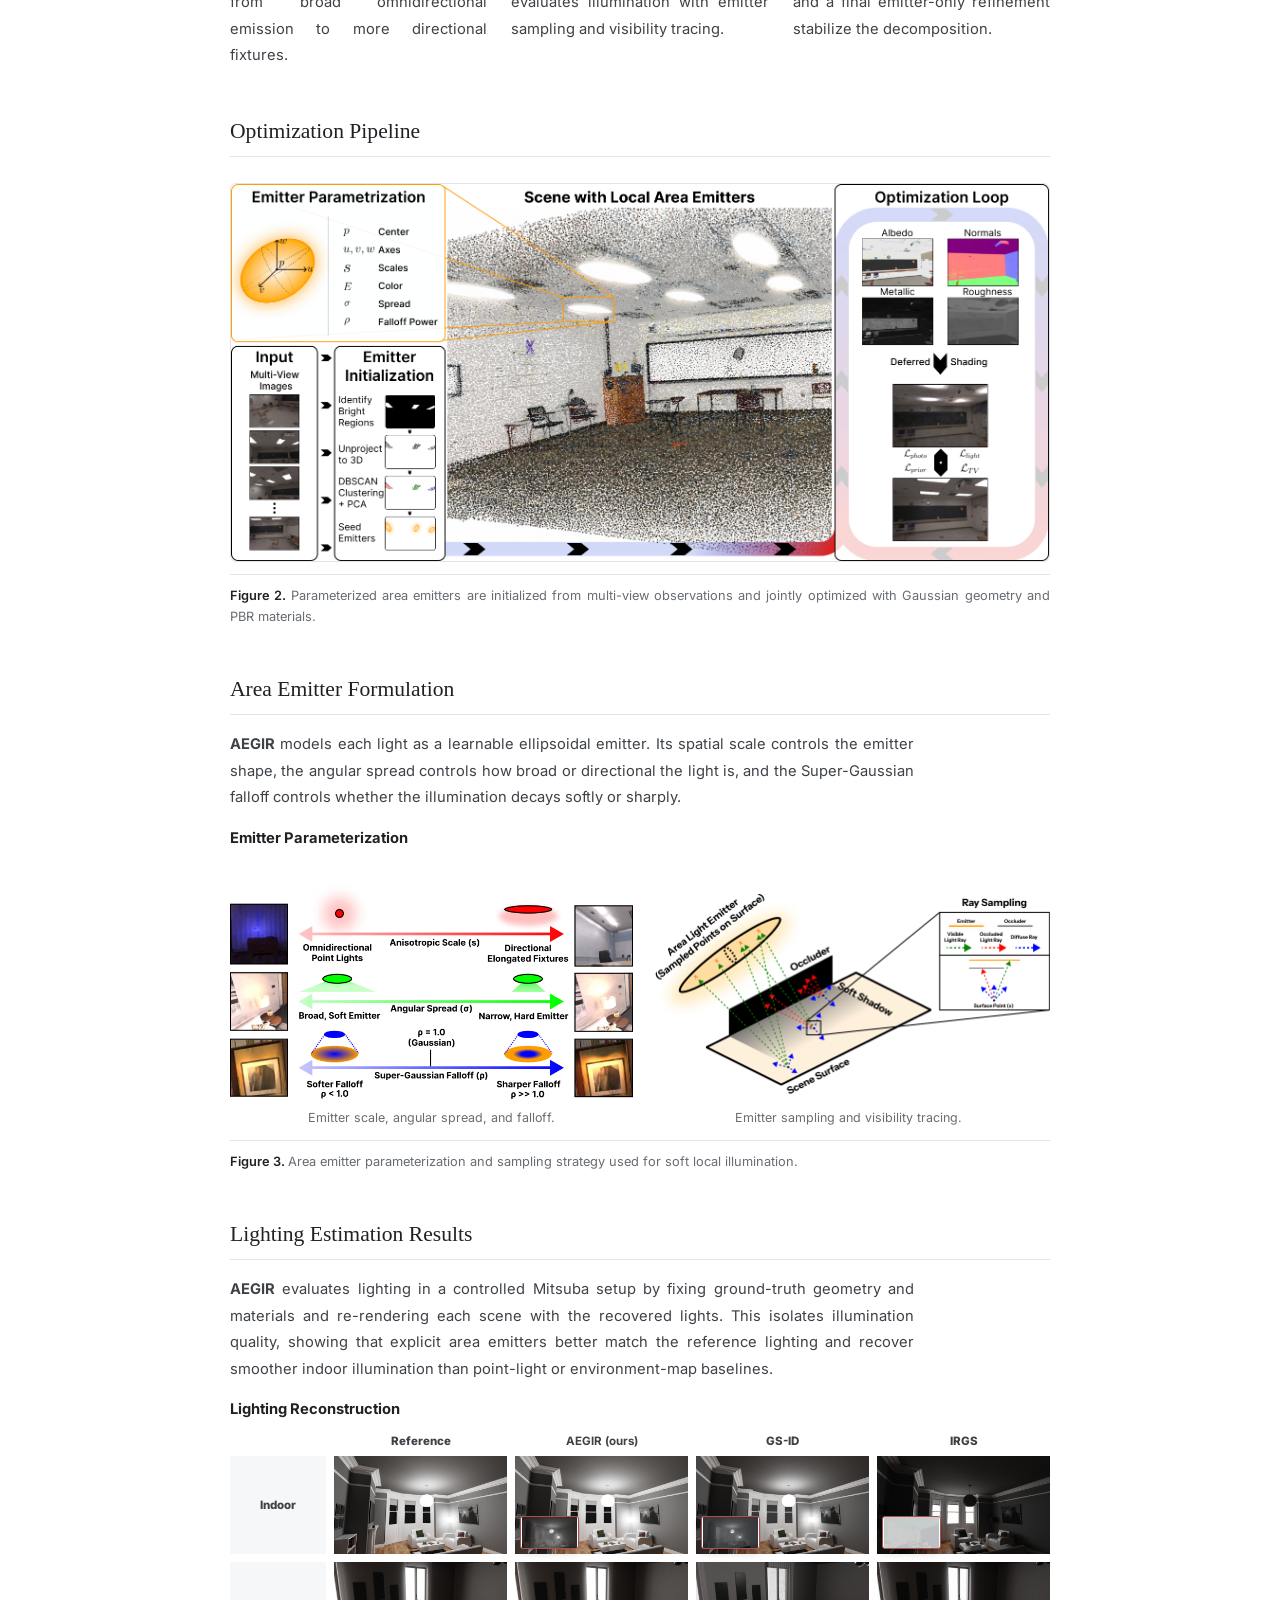
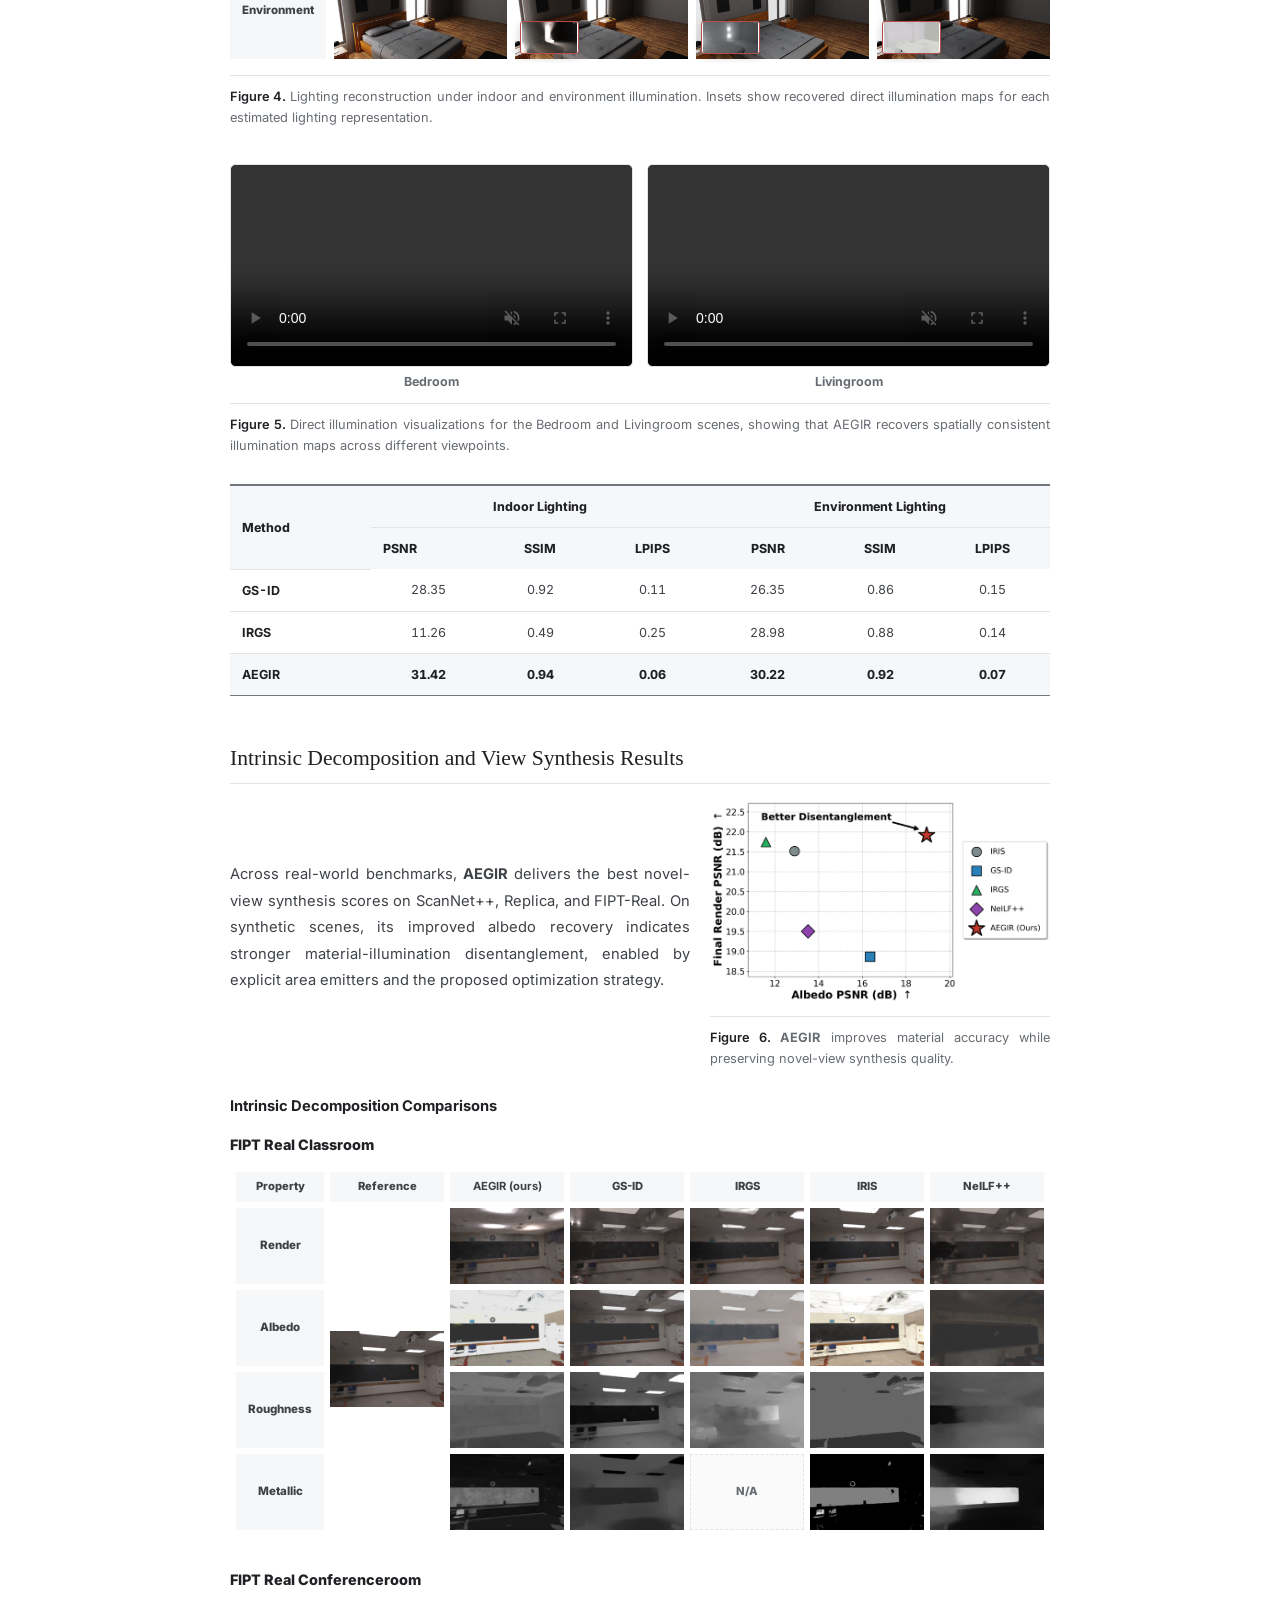
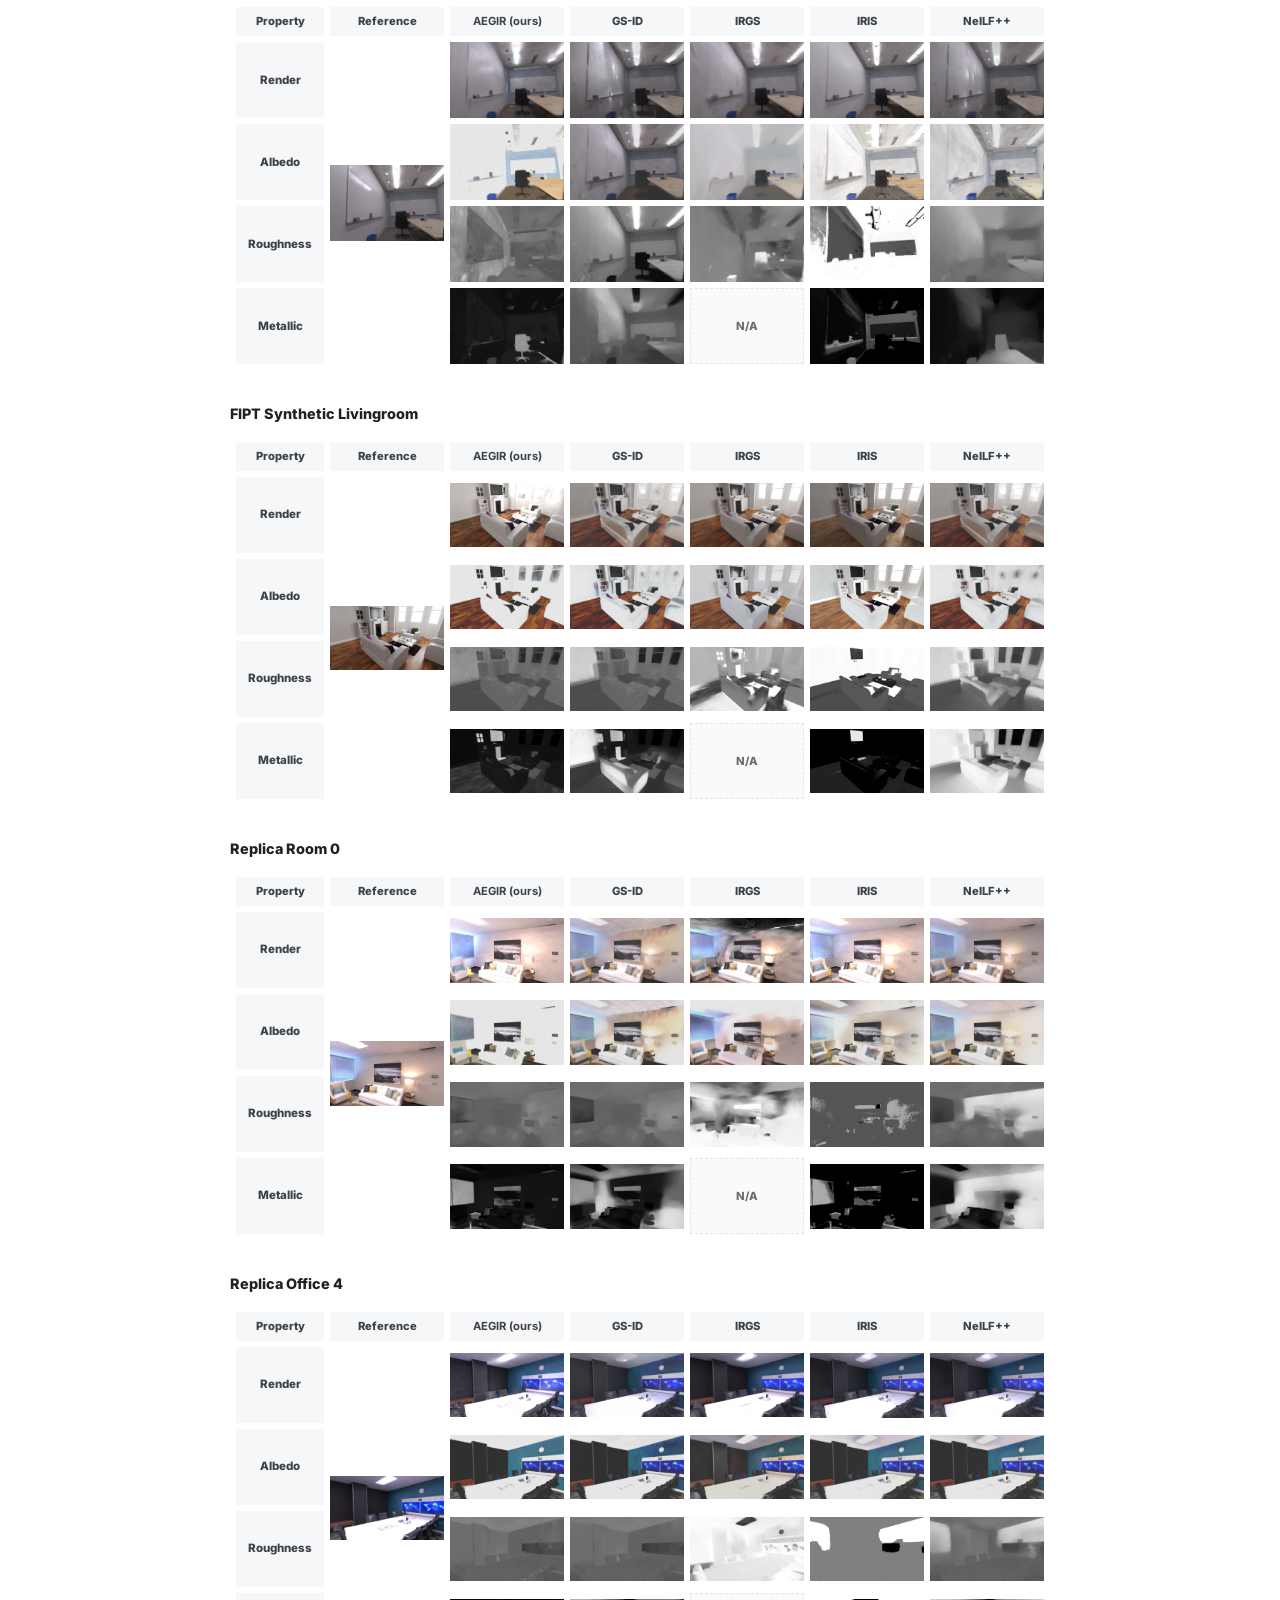
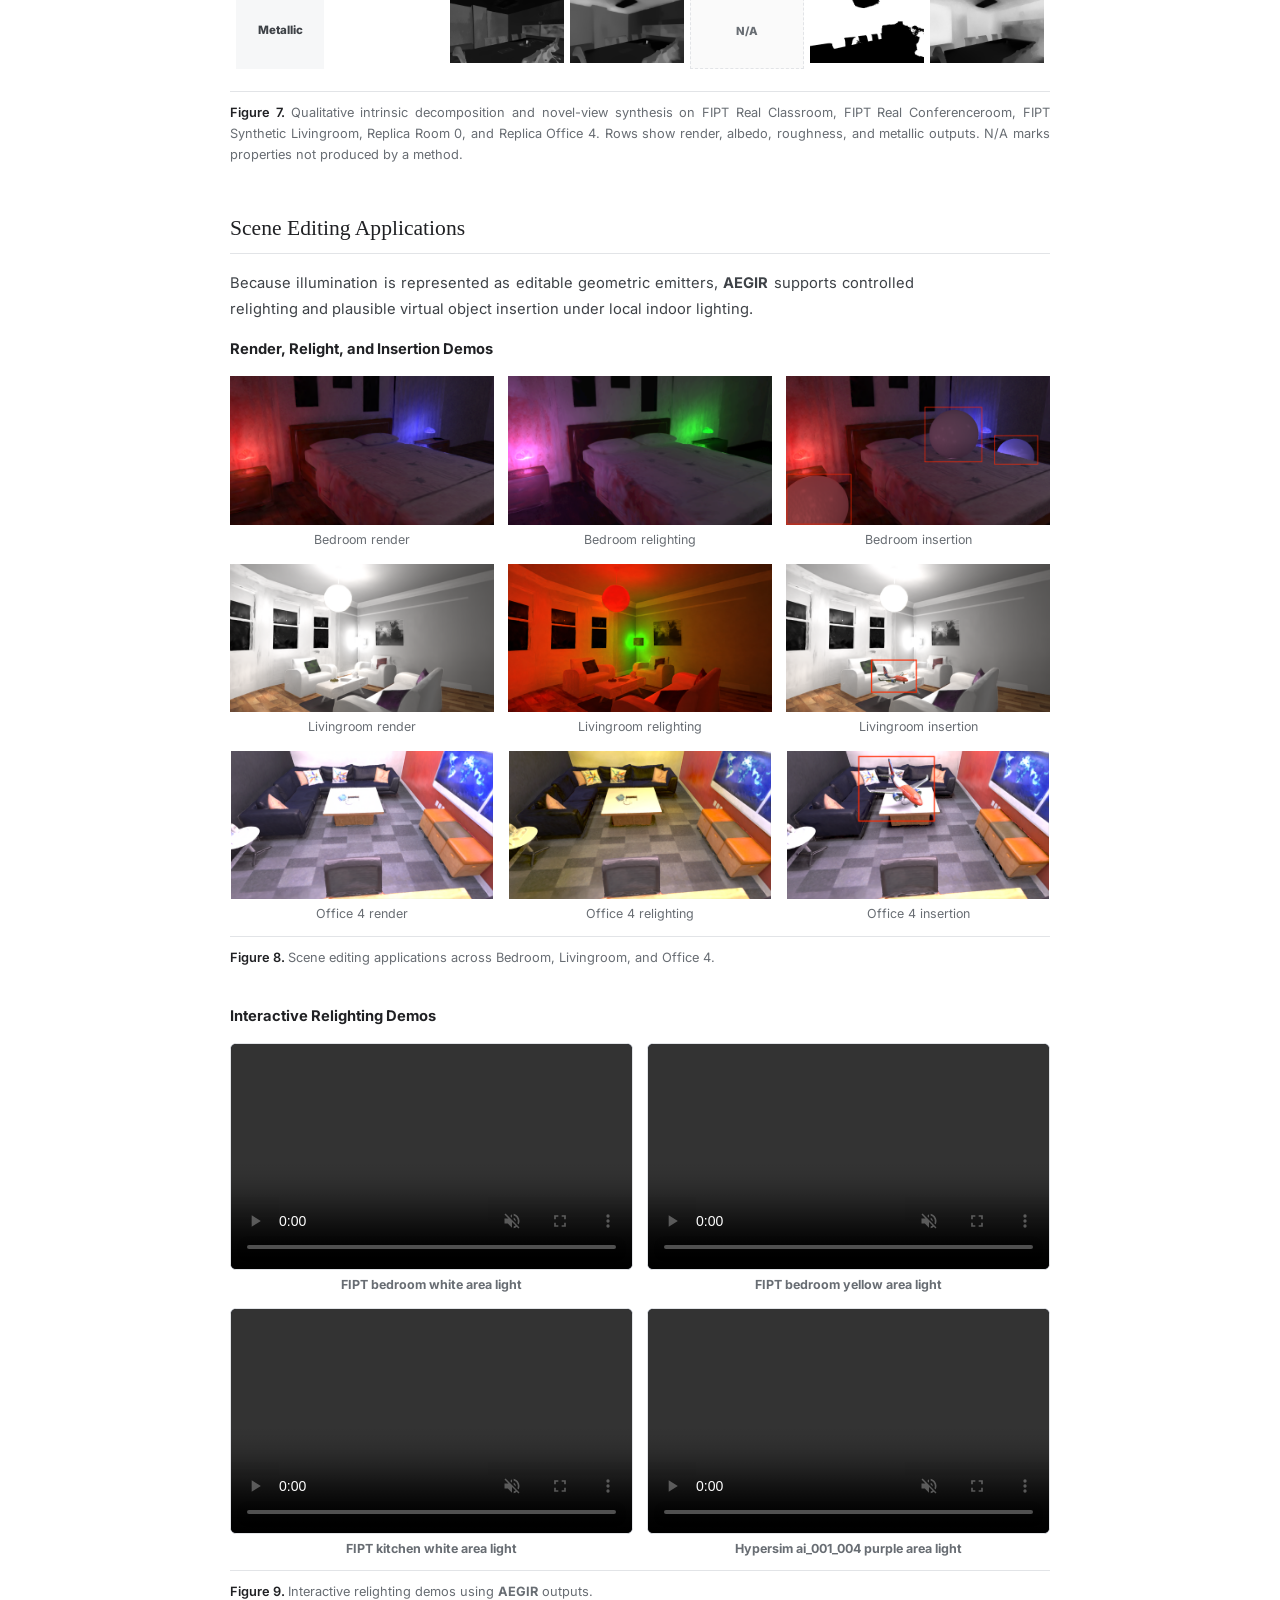
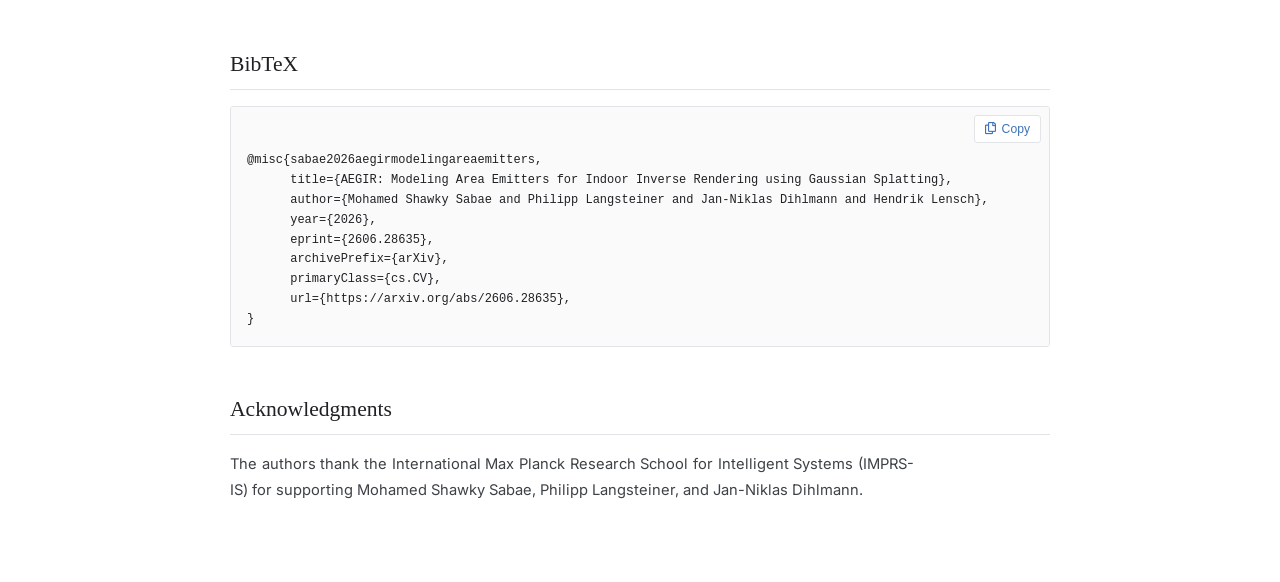
==== commit 034db90e: "simplify the website theme" ====
--- a/projects/aegir/index.html
+++ b/projects/aegir/index.html
@@ -12,6 +12,7 @@
       href="https://cdnjs.cloudflare.com/ajax/libs/font-awesome/5.14.0/css/all.min.css"
     />
     <link rel="stylesheet" href="../../assets/css/minimalist.css?v=20260707-affiliations" />
+    <link rel="stylesheet" href="../../assets/css/academic.css?v=20260927" />
     <link rel="icon" type="image/svg+xml" href="../../assets/images/icon.svg" />
   </head>
   <body class="paper-page aegir-page">
--- a/assets/css/academic.css
+++ b/assets/css/academic.css
@@ -0,0 +1,206 @@
+/* Shared presentation layer for the profile and academic project pages. */
+:root {
+  --ink: #202124;
+  --soft-ink: #3e4247;
+  --muted: #686d73;
+  --line: #e2e4e7;
+  --paper: #fff;
+  --wash: #fafafa;
+  --accent: #3d73b7;
+  --accent-2: #3d73b7;
+  --accent-hover: #28558e;
+  --accent-soft: #f6f7f8;
+  --accent-line: #e2e4e7;
+  --accent-border: #b8c3cf;
+}
+
+body { font-size: 15px; line-height: 1.7; }
+body, h1, h2, h3, h4, a, span { letter-spacing: 0; }
+a:focus-visible, button:focus-visible, img[role="button"]:focus-visible {
+  outline: 2px solid var(--accent);
+  outline-offset: 4px;
+}
+.hero, .paper-page { background: var(--paper); }
+.site-shell { max-width: 1000px; }
+.hero { padding: 64px 0 30px; border-bottom: 0; }
+.hero-grid { grid-template-columns: 220px minmax(0, 1fr); gap: 40px; align-items: start; }
+.portrait-wrap {
+  width: 220px; height: 220px; aspect-ratio: 1;
+  margin-top: 8px; border: 0; border-radius: 0; padding: 0; overflow: hidden;
+}
+.user-image { border-radius: 0; transform: rotate(5deg) scale(1.1); }
+h1, .paper-header h1 {
+  font-family: Georgia, "Times New Roman", serif;
+  color: var(--ink);
+  font-size: 2.1rem;
+  font-weight: 400;
+  line-height: 1.25;
+}
+.hero h1 { margin-bottom: 20px; }
+h1, h2, .pub-title { text-wrap: balance; }
+.lead { font-size: 0.94rem; font-weight: 400; line-height: 1.8; }
+.bio-copy p { margin-bottom: 14px; text-align: left; }
+.bio-copy strong { font-weight: 600; }
+.research-strip { gap: 8px 16px; margin: 20px 0 14px; padding-top: 14px; border-top: 1px solid var(--line); }
+.research-strip span {
+  min-height: 0; padding: 0; border: 0; border-radius: 0;
+  background: none; box-shadow: none; color: var(--muted);
+  font-size: 0.79rem; font-weight: 400;
+}
+.social-icons { gap: 8px; }
+.social-icons a {
+  width: 32px; height: 32px; border: 0; border-radius: 3px;
+  background: none; box-shadow: none; color: var(--soft-ink);
+}
+.social-icons a:hover, .social-icons a:focus-visible {
+  color: var(--accent); background: var(--accent-soft);
+  box-shadow: none; transform: none;
+}
+.tabs-section { padding-top: 12px; }
+.nav-pills { gap: 28px; padding-bottom: 0; margin-bottom: 30px; }
+.nav-pills .nav-link { padding: 12px 0; font-weight: 500; }
+.section-intro { margin-bottom: 6px; }
+.section-intro h2, .paper-shell h2 {
+  color: var(--ink); font-family: Georgia, "Times New Roman", serif;
+  font-size: 1.35rem; font-weight: 400; line-height: 1.35;
+}
+.section-intro h2::after, .paper-shell h2::after { display: none; }
+.publication-list { gap: 0; }
+.publication-item {
+  grid-template-columns: 150px minmax(0, 1fr); gap: 8px 26px;
+  padding: 24px 0; border: 0; border-bottom: 1px solid var(--line);
+  border-radius: 0; box-shadow: none; transition: none;
+}
+.publication-item::before { display: none; }
+.publication-item:hover { border-color: var(--line); box-shadow: none; transform: none; }
+.pub-thumb {
+  grid-column: 1; grid-row: 1 / span 2; align-self: center;
+  width: 150px; height: 100px; border: 0; border-radius: 0;
+}
+.pub-thumb img { padding: 0; }
+.publication-item > div:first-of-type, .publication-item .action-row { grid-column: 2; }
+.pub-title { font-size: 1rem; line-height: 1.5; font-weight: 600; text-wrap: pretty; }
+.pub-meta { font-size: 0.83rem; line-height: 1.75; }
+.pub-meta > span:last-child { color: var(--muted); font-style: italic; }
+.author-self { color: #111; font-weight: 700; }
+.author-link { text-decoration-color: #d2d6dc; }
+.action-row { justify-content: flex-start; gap: 18px; }
+.btn-custom { font-size: 0.79rem; font-weight: 500; }
+.timeline-container { gap: 0; }
+.timeline-block {
+  display: grid; grid-template-columns: minmax(0, 1fr) auto; column-gap: 24px;
+  padding: 24px 0; border: 0; border-bottom: 1px solid var(--line);
+  border-radius: 0; box-shadow: none;
+}
+.timeline-block::before { display: none; }
+.timeline-h3 { grid-column: 1; font-weight: 600; }
+.timeline-span { grid-column: 1; color: var(--soft-ink); font-weight: 400; }
+.timeline-date { grid-column: 2; grid-row: 1 / span 2; font-weight: 400; text-align: right; }
+.timeline-p { grid-column: 1 / -1; margin-top: 8px; font-size: 0.9rem; }
+.site-footer .site-shell { font-size: 0.78rem; }
+
+.paper-shell { max-width: 1000px; padding-top: 24px; }
+.paper-topline { padding-bottom: 18px; border-bottom: 1px solid var(--line); margin-bottom: 42px; }
+.paper-topline a {
+  padding: 6px 0; border: 0; border-radius: 0; background: none;
+  box-shadow: none; font-weight: 500; color: var(--muted); line-height: 1.5;
+}
+.paper-topline a:hover, .paper-topline a:focus-visible {
+  color: var(--accent); background: none; box-shadow: none; transform: none;
+}
+.paper-header { max-width: 850px; margin-bottom: 36px; }
+.paper-header h1 { font-size: 1.9rem; line-height: 1.3; margin-bottom: 22px; }
+.paper-header h1 strong { font-weight: 700; }
+.paper-shell .paper-authors { font-size: 0.9rem; line-height: 1.8; }
+.paper-shell .paper-affiliations { font-size: 0.8rem; font-weight: 400; gap: 6px 16px; }
+.paper-shell .paper-venue {
+  font-size: 0.8rem; font-weight: 400; font-style: italic;
+  border: 0; border-radius: 0; padding: 0; background: none; color: var(--muted);
+}
+.paper-affiliations i, .paper-venue i { display: none; }
+.paper-links { gap: 12px; font-size: 0.82rem; font-weight: 500; margin-top: 22px; }
+.paper-links > a, .paper-links > span {
+  border-radius: 3px; background: #fff; padding: 7px 12px;
+}
+.paper-links > a:hover { border-color: var(--accent); background: var(--accent-soft); }
+.paper-links .coming-soon {
+  padding: 0; background: none; color: var(--muted);
+  font-weight: 400; text-transform: none; letter-spacing: 0;
+}
+.paper-shell section { margin-top: 48px; scroll-margin-top: 24px; }
+.paper-shell h2 { margin-bottom: 16px; padding-bottom: 10px; border-bottom: 1px solid var(--line); }
+.paper-shell p { font-size: 0.92rem; line-height: 1.8; text-align: left; }
+.paper-shell section > p { max-width: 76ch; }
+.paper-header p { text-align: center; }
+.paper-figure.hero-figure { padding: 0; border: 0; border-radius: 0; box-shadow: none; background: none; }
+.paper-page figure img, .paper-page figure video,
+.intrinsic-summary .paper-figure.compact-plot img {
+  border: 0; border-radius: 0; box-shadow: none; transition: none;
+}
+.paper-page figure:hover > img, .paper-page figure img:focus-visible {
+  transform: none; filter: none; box-shadow: none;
+}
+.paper-page figure img:focus-visible { outline: 2px solid var(--accent); }
+.paper-figure > figcaption { max-width: 820px; text-align: left; line-height: 1.65; font-size: 0.8rem; margin-top: 12px; padding-top: 10px; border-top: 1px solid var(--line); }
+.paper-figure > figcaption::before { color: var(--ink); font-weight: 600; }
+.method-cards { gap: 24px; }
+.method-cards article { border: 0; border-top: 1px solid var(--line); border-radius: 0; padding: 16px 0 0; }
+.method-cards h3 { color: var(--ink); font-weight: 600; }
+.version-links a, .copy-bibtex { border-radius: 3px; background: #fff; font-weight: 500; }
+.bibtex-card { border-color: var(--line); border-radius: 3px; box-shadow: none; }
+.paper-shell pre { background: #fafafa; font-size: 0.75rem; line-height: 1.65; }
+.paper-table, .result-table { border: 0; border-top: 2px solid #72777d; border-bottom: 1px solid #72777d; border-radius: 0; }
+.paper-table thead th, .result-table th { background: #f6f7f8; color: var(--ink); }
+.paper-table .is-best th, .paper-table .is-best td { background: #f6f7f8; color: var(--ink); }
+.matrix-row-label, .intrinsic-table tbody th[scope="row"], .intrinsic-table thead th {
+  border: 0; border-radius: 0; background: #f6f7f8; color: var(--soft-ink);
+}
+.intrinsic-table .reference-cell img { box-shadow: none; }
+.intrinsic-table .na-cell { background: #fafafa; border-radius: 0; }
+.paper-page .inset-figure .lighting-inset { border: 1px solid #b34c4c; }
+.comparison-grid img { padding: 0; }
+.result-table, .paper-table { font-variant-numeric: tabular-nums; }
+.result-table .second { text-decoration-color: currentColor; }
+.paper-gallery figcaption, .comparison-grid figcaption { line-height: 1.5; }
+
+/* Align prose while preserving the alignment of headings and scientific labels. */
+.bio-copy p,
+.timeline-p,
+.timeline-p li,
+.paper-shell section p,
+.paper-figure > figcaption,
+.intrinsic-summary .compact-plot figcaption {
+  text-align: justify;
+  text-justify: inter-word;
+  hyphens: auto;
+}
+
+@media (max-width: 860px) {
+  .hero-grid { grid-template-columns: 180px minmax(0, 1fr); gap: 28px; text-align: left; }
+  .portrait-wrap { width: 180px; height: 180px; }
+  .social-icons, .research-strip { justify-content: flex-start; }
+  .comparison-grid.four-col, .comparison-grid.six-col,
+  .comparison-grid.three-col { grid-template-columns: repeat(2, minmax(0, 1fr)); }
+}
+@media (max-width: 560px) {
+  .hero { padding-top: 32px; }
+  .hero-grid { grid-template-columns: minmax(0, 1fr); gap: 24px; }
+  .portrait-wrap { margin: 0; width: 190px; height: 190px; max-width: 100%; }
+  .timeline-block { display: block; }
+  .timeline-date { text-align: left; }
+  h1 { font-size: 1.8rem; }
+  .paper-header h1 { font-size: 1.6rem; }
+  .publication-item { grid-template-columns: 80px minmax(0, 1fr); gap: 8px 16px; }
+  .pub-thumb { width: 80px; height: 80px; grid-column: 1; grid-row: 1 / span 2; }
+  .publication-item > div:first-of-type, .publication-item .action-row { grid-column: 2; }
+  .action-row { gap: 14px; }
+  .paper-shell { padding-right: 18px; padding-left: 18px; }
+  .paper-topline { flex-direction: row; align-items: center; gap: 16px; margin-bottom: 30px; }
+  .paper-topline a { justify-content: flex-start; font-size: 0.73rem; }
+  .paper-topline i { display: none; }
+  .paper-header { overflow-wrap: anywhere; }
+}
+@media (prefers-reduced-motion: reduce) {
+  html { scroll-behavior: auto; }
+  *, *::before, *::after { transition: none !important; }
+}
